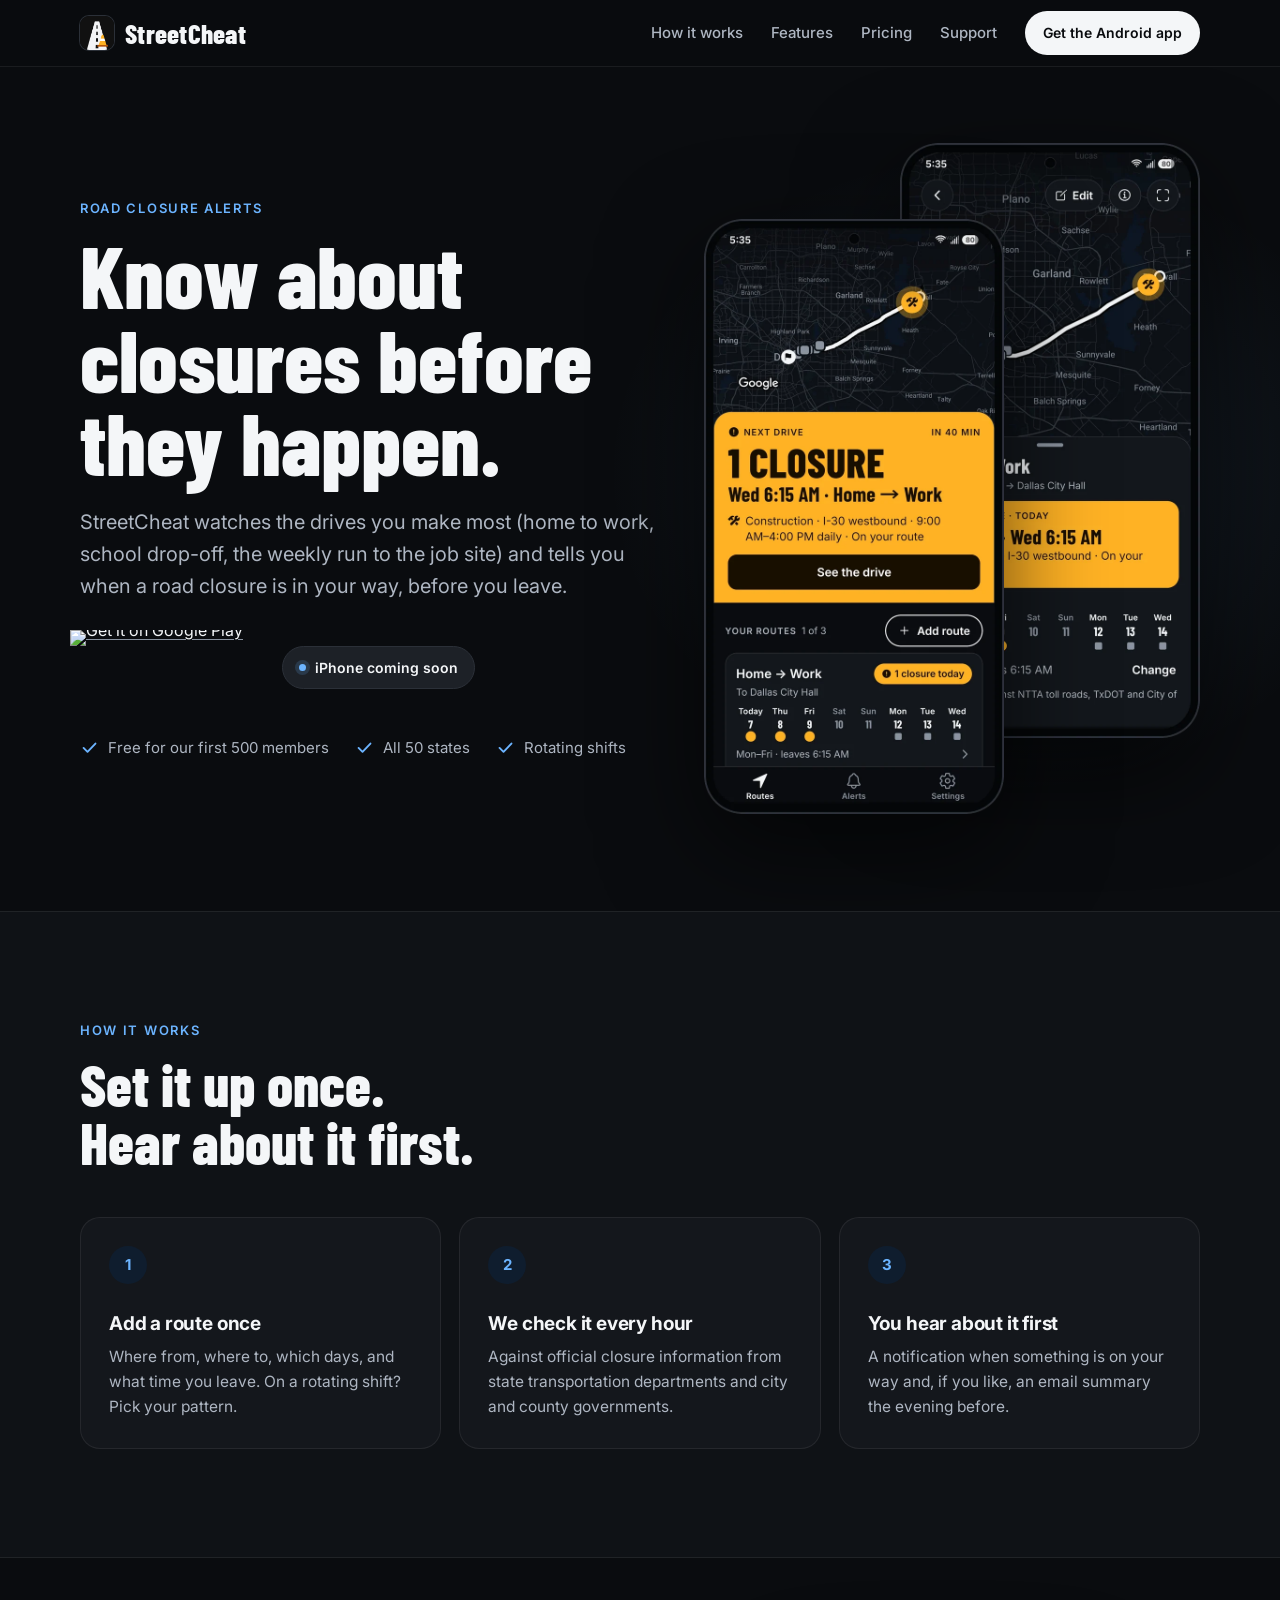
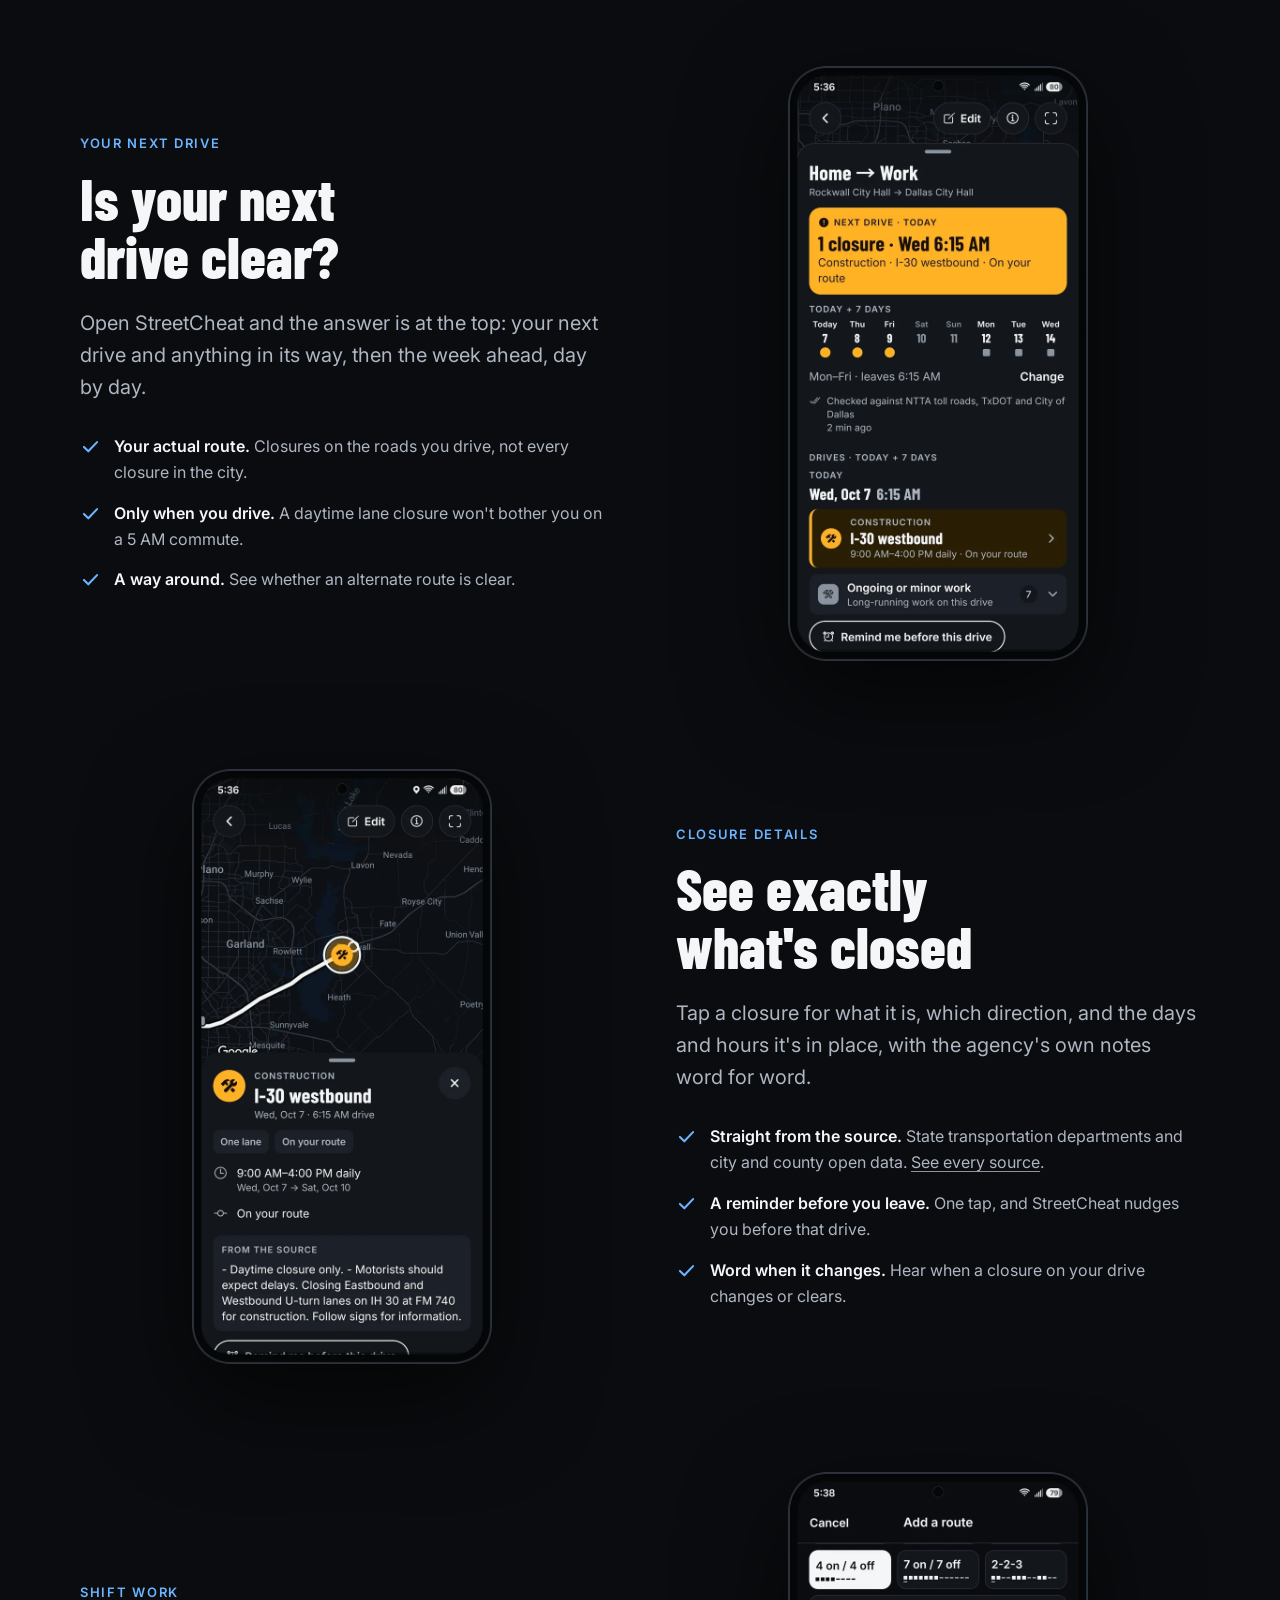
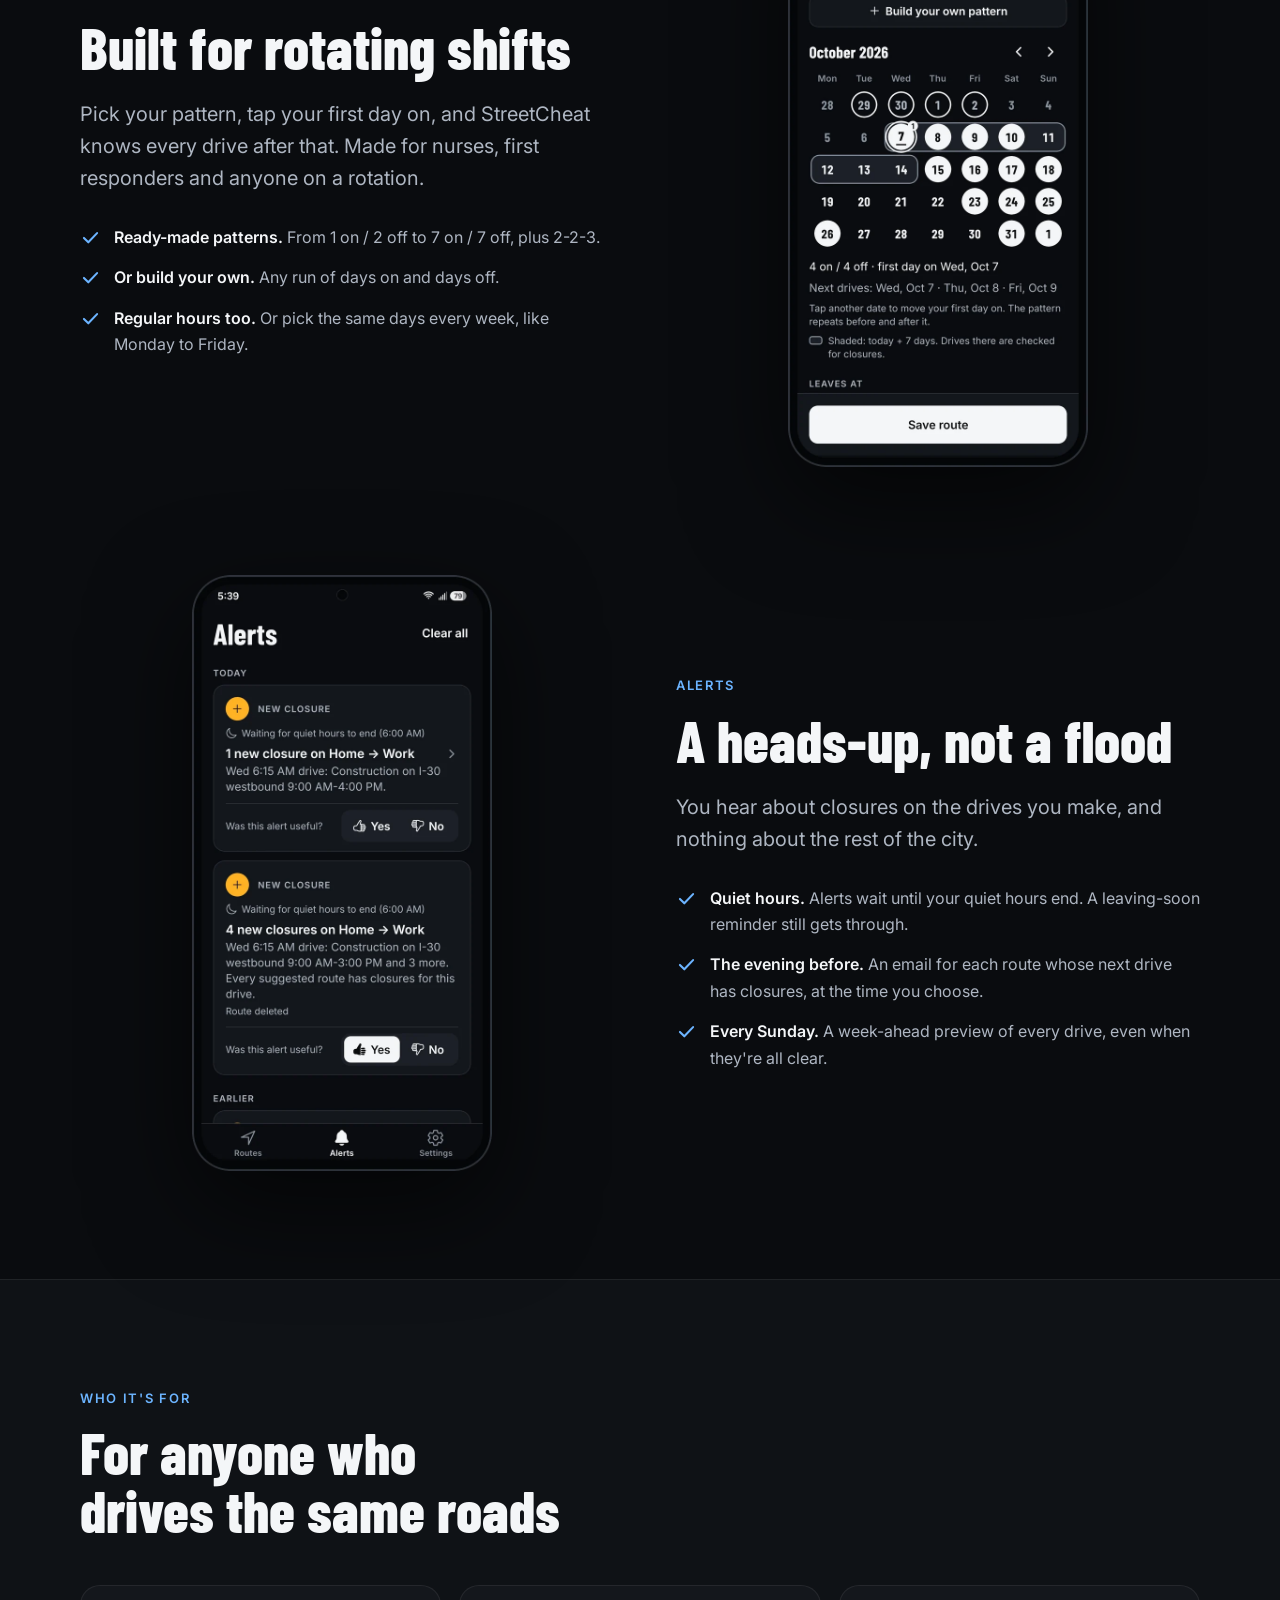
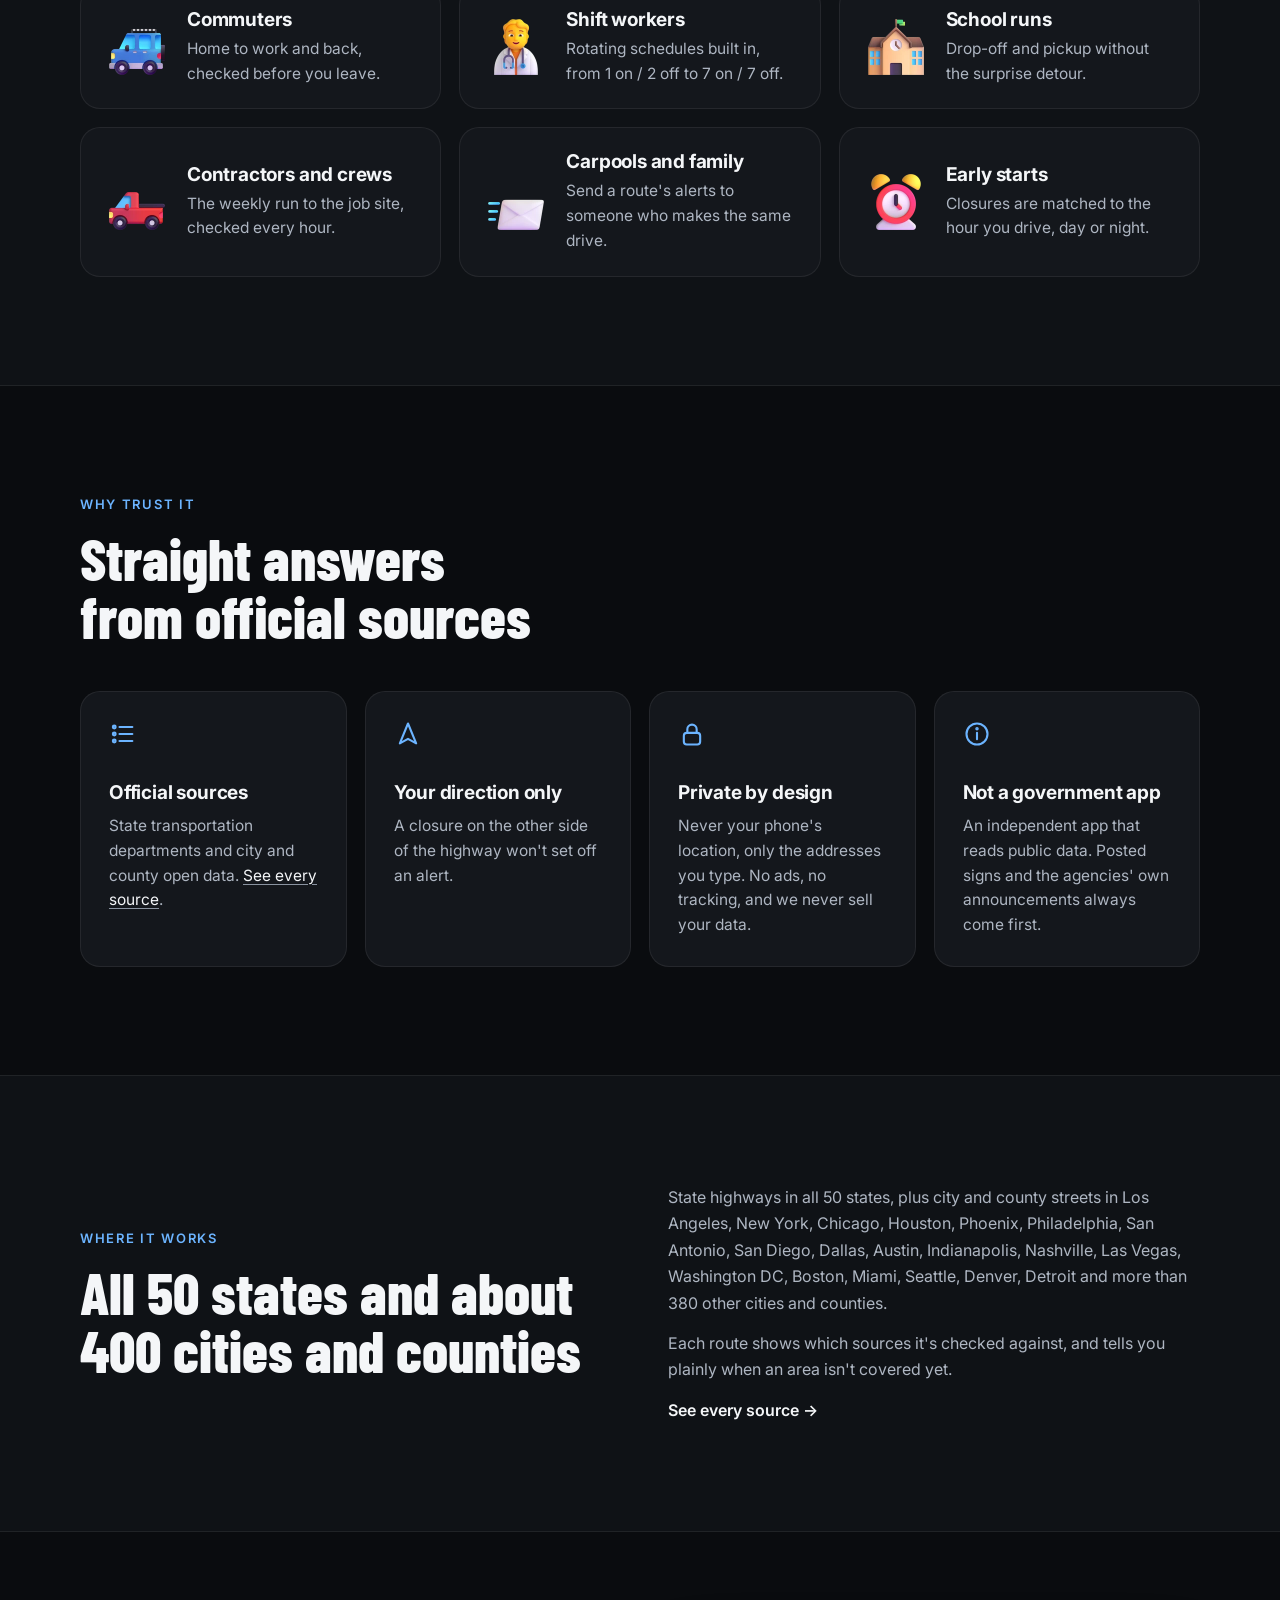
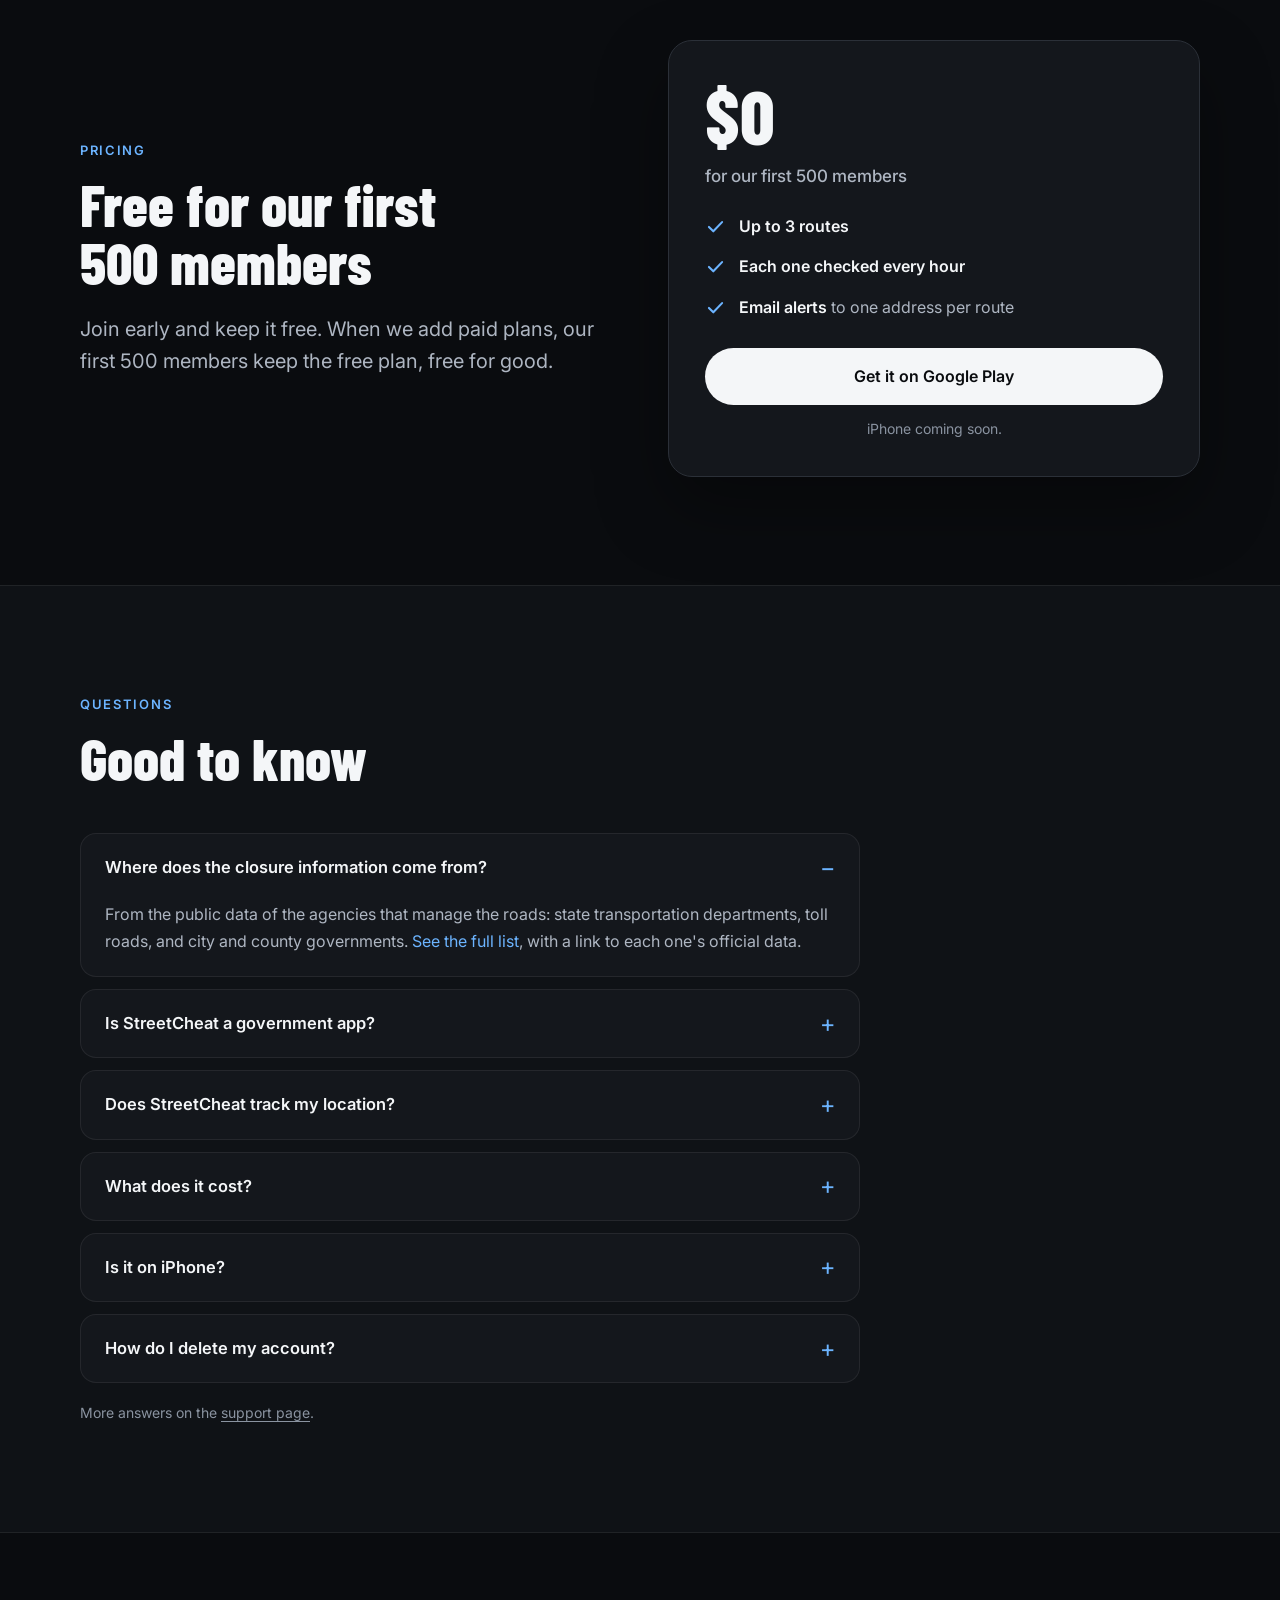
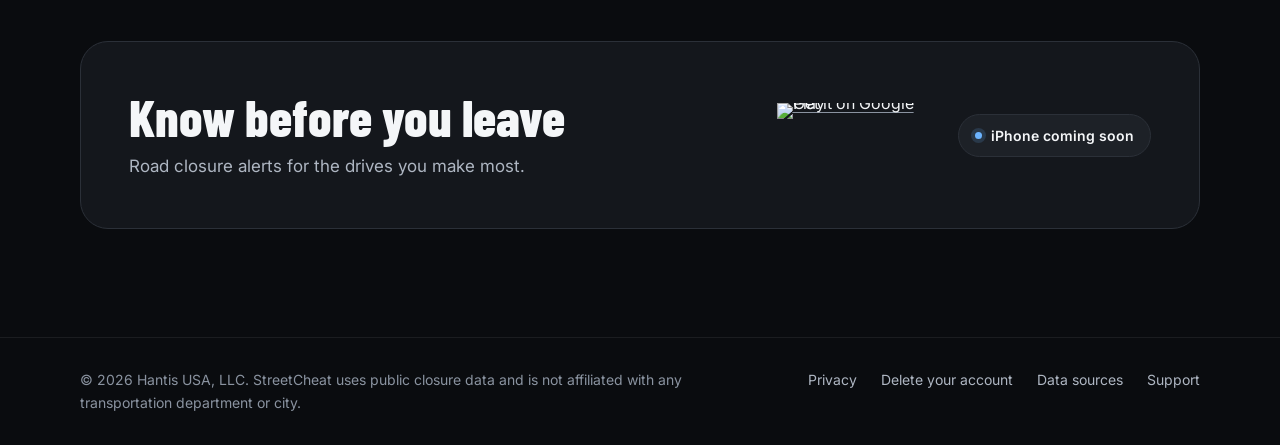
==== index.html @ f0c95cb3 "StreetCheat is on Google Play: the site links to it, and only iPhone is coming soon The live site ga" ====
<!doctype html>
<html lang="en">
<head>
<meta charset="utf-8">
<meta name="viewport" content="width=device-width, initial-scale=1, viewport-fit=cover">
<title>StreetCheat: road closure alerts for the drives you make most</title>
<meta name="description" content="StreetCheat watches the drives you make most and tells you when a road closure is in your way, before you leave.">
<meta name="theme-color" content="#0A0C0F">
<meta property="og:type" content="website">
<meta property="og:url" content="https://streetcheat.com/">
<meta property="og:title" content="StreetCheat: know about closures before they happen">
<meta property="og:description" content="StreetCheat watches the drives you make most and tells you when a road closure is in your way, before you leave.">
<meta property="og:image" content="https://streetcheat.com/images/og.jpg">
<meta property="og:image:width" content="1200">
<meta property="og:image:height" content="630">
<meta name="twitter:card" content="summary_large_image">
<link rel="icon" type="image/png" href="/icon.png">
<link rel="apple-touch-icon" href="/icon.png">
<link rel="preconnect" href="https://fonts.googleapis.com">
<link rel="preconnect" href="https://fonts.gstatic.com" crossorigin>
<link rel="stylesheet" href="https://fonts.googleapis.com/css2?family=Barlow+Condensed:wght@700;800&family=Inter:wght@400;500;600;700&display=swap">
<link rel="stylesheet" href="/styles.css">
</head>
<body>
<header class="topbar">
  <div class="wrap">
    <a class="brand" href="/"><img src="/icon.png" alt="" width="34" height="34">StreetCheat</a>
    <nav aria-label="Main">
      <a class="page-link" href="/#how">How it works</a>
      <a class="page-link" href="/#features">Features</a>
      <a class="page-link" href="/#pricing">Pricing</a>
      <a href="/support/">Support</a>
    </nav>
    <a class="btn" href="https://play.google.com/store/apps/details?id=com.streetcheat.app">Get the Android app</a>
  </div>
</header>

<main>
  <section class="hero">
    <div class="wrap">
      <div>
        <p class="eyebrow">Road closure alerts</p>
        <h1>Know about closures before they happen.</h1>
        <p class="lede">StreetCheat watches the drives you make most (home to work, school drop-off, the weekly run to the job site) and tells you when a road closure is in your way, before you leave.</p>
        <div class="cta-row">
          <a class="play-badge" href="https://play.google.com/store/apps/details?id=com.streetcheat.app"><img src="https://play.google.com/intl/en_us/badges/static/images/badges/en_badge_web_generic.png" alt="Get it on Google Play" width="646" height="250"></a>
          <span class="soon">iPhone coming soon</span>
        </div>
        <ul class="ticks row">
          <li>Free for our first 500 members</li>
          <li>All 50 states</li>
          <li>Rotating shifts</li>
        </ul>
      </div>
      <div class="hero-phones">
        <img class="phone back" src="/images/phone-route.webp" width="640" height="1270" alt="StreetCheat's route screen: the drive from home to work on a map, a closure marked on it, and the next drive, Wednesday at 6:15 AM, with 1 closure.">
        <img class="phone front" src="/images/phone-home.webp" width="640" height="1270" alt="StreetCheat's home screen: next drive in 40 minutes, 1 closure, Wednesday 6:15 AM, Home to Work, construction on I-30 westbound.">
      </div>
    </div>
  </section>

  <section class="section band" id="how">
    <div class="wrap">
      <div class="section-head">
        <p class="eyebrow">How it works</p>
        <h2>Set it up once. Hear about it first.</h2>
      </div>
      <div class="cards three">
        <div class="card">
          <span class="num">1</span>
          <h3>Add a route once</h3>
          <p>Where from, where to, which days, and what time you leave. On a rotating shift? Pick your pattern.</p>
        </div>
        <div class="card">
          <span class="num">2</span>
          <h3>We check it every hour</h3>
          <p>Against official closure information from state transportation departments and city and county governments.</p>
        </div>
        <div class="card">
          <span class="num">3</span>
          <h3>You hear about it first</h3>
          <p>A notification when something is on your way and, if you like, an email summary the evening before.</p>
        </div>
      </div>
    </div>
  </section>

  <section class="section feature" id="features">
    <div class="wrap">
      <div>
        <p class="eyebrow">Your next drive</p>
        <h2>Is your next drive clear?</h2>
        <p class="lede">Open StreetCheat and the answer is at the top: your next drive and anything in its way, then the week ahead, day by day.</p>
        <ul class="ticks">
          <li><strong>Your actual route.</strong> Closures on the roads you drive, not every closure in the city.</li>
          <li><strong>Only when you drive.</strong> A daytime lane closure won't bother you on a 5 AM commute.</li>
          <li><strong>A way around.</strong> See whether an alternate route is clear.</li>
        </ul>
      </div>
      <div class="shot">
        <img class="phone" src="/images/phone-week.webp" width="640" height="1270" loading="lazy" alt="A route in StreetCheat: Home to Work, the next drive today at 6:15 AM with 1 closure, and today plus 7 days with a dot under each day that has a closure.">
      </div>
    </div>
  </section>

  <section class="section feature flip">
    <div class="wrap">
      <div>
        <p class="eyebrow">Closure details</p>
        <h2>See exactly what's closed</h2>
        <p class="lede">Tap a closure for what it is, which direction, and the days and hours it's in place, with the agency's own notes word for word.</p>
        <ul class="ticks">
          <li><strong>Straight from the source.</strong> State transportation departments and city and county open data. <a href="/sources/">See every source</a>.</li>
          <li><strong>A reminder before you leave.</strong> One tap, and StreetCheat nudges you before that drive.</li>
          <li><strong>Word when it changes.</strong> Hear when a closure on your drive changes or clears.</li>
        </ul>
      </div>
      <div class="shot">
        <img class="phone" src="/images/phone-closure.webp" width="640" height="1270" loading="lazy" alt="A closure in StreetCheat: construction on I-30 westbound, one lane, 9:00 AM to 4:00 PM daily from Wednesday to Saturday, with the agency's own description.">
      </div>
    </div>
  </section>

  <section class="section feature">
    <div class="wrap">
      <div>
        <p class="eyebrow">Shift work</p>
        <h2>Built for rotating shifts</h2>
        <p class="lede">Pick your pattern, tap your first day on, and StreetCheat knows every drive after that. Made for nurses, first responders and anyone on a rotation.</p>
        <ul class="ticks">
          <li><strong>Ready-made patterns.</strong> From <span class="nw">1 on / 2 off</span> to <span class="nw">7 on / 7 off</span>, plus <span class="nw">2-2-3</span>.</li>
          <li><strong>Or build your own.</strong> Any run of days on and days off.</li>
          <li><strong>Regular hours too.</strong> Or pick the same days every week, like Monday to Friday.</li>
        </ul>
      </div>
      <div class="shot">
        <img class="phone" src="/images/phone-shift.webp" width="640" height="1270" loading="lazy" alt="Adding a route in StreetCheat: a 4 on / 4 off shift pattern on an October calendar, with the next drives listed underneath.">
      </div>
    </div>
  </section>

  <section class="section feature flip">
    <div class="wrap">
      <div>
        <p class="eyebrow">Alerts</p>
        <h2>A heads-up, not a flood</h2>
        <p class="lede">You hear about closures on the drives you make, and nothing about the rest of the city.</p>
        <ul class="ticks">
          <li><strong>Quiet hours.</strong> Alerts wait until your quiet hours end. A leaving-soon reminder still gets through.</li>
          <li><strong>The evening before.</strong> An email for each route whose next drive has closures, at the time you choose.</li>
          <li><strong>Every Sunday.</strong> A week-ahead preview of every drive, even when they're all clear.</li>
        </ul>
      </div>
      <div class="shot">
        <img class="phone" src="/images/phone-alerts.webp" width="640" height="1270" loading="lazy" alt="StreetCheat's Alerts tab: a new closure on Home to Work, waiting for quiet hours to end, with a question asking whether the alert was useful.">
      </div>
    </div>
  </section>

  <section class="section band">
    <div class="wrap">
      <div class="section-head">
        <p class="eyebrow">Who it's for</p>
        <h2>For anyone who drives the same roads</h2>
      </div>
      <!-- Illustrations: Fluent Emoji, MIT License, (c) Microsoft Corporation (see /images/LICENSE-fluentui-emoji.txt) -->
      <div class="cards who">
        <div class="card">
          <img src="/images/who-commute.webp" width="64" height="64" alt="">
          <div><h3>Commuters</h3><p>Home to work and back, checked before you leave.</p></div>
        </div>
        <div class="card">
          <img src="/images/who-shifts.webp" width="64" height="64" alt="">
          <div><h3>Shift workers</h3><p>Rotating schedules built in, from <span class="nw">1 on / 2 off</span> to <span class="nw">7 on / 7 off</span>.</p></div>
        </div>
        <div class="card">
          <img src="/images/who-school.webp" width="64" height="64" alt="">
          <div><h3>School runs</h3><p>Drop-off and pickup without the surprise detour.</p></div>
        </div>
        <div class="card">
          <img src="/images/who-crews.webp" width="64" height="64" alt="">
          <div><h3>Contractors and crews</h3><p>The weekly run to the job site, checked every hour.</p></div>
        </div>
        <div class="card">
          <img src="/images/who-share.webp" width="64" height="64" alt="">
          <div><h3>Carpools and family</h3><p>Send a route's alerts to someone who makes the same drive.</p></div>
        </div>
        <div class="card">
          <img src="/images/who-early.webp" width="64" height="64" alt="">
          <div><h3>Early starts</h3><p>Closures are matched to the hour you drive, day or night.</p></div>
        </div>
      </div>
    </div>
  </section>

  <section class="section">
    <div class="wrap">
      <div class="section-head">
        <p class="eyebrow">Why trust it</p>
        <h2>Straight answers from official sources</h2>
      </div>
      <div class="cards four">
        <div class="card">
          <svg class="icon" viewBox="0 0 24 24" fill="none" stroke="currentColor" stroke-width="1.8" stroke-linecap="round" stroke-linejoin="round" aria-hidden="true"><path d="M9 6h11M9 12h11M9 18h11"/><circle cx="4.5" cy="6" r="1.2"/><circle cx="4.5" cy="12" r="1.2"/><circle cx="4.5" cy="18" r="1.2"/></svg>
          <h3>Official sources</h3>
          <p>State transportation departments and city and county open data. <a href="/sources/">See every source</a>.</p>
        </div>
        <div class="card">
          <svg class="icon" viewBox="0 0 24 24" fill="none" stroke="currentColor" stroke-width="1.8" stroke-linecap="round" stroke-linejoin="round" aria-hidden="true"><path d="M12 3l7 17-7-3.8L5 20z"/></svg>
          <h3>Your direction only</h3>
          <p>A closure on the other side of the highway won't set off an alert.</p>
        </div>
        <div class="card">
          <svg class="icon" viewBox="0 0 24 24" fill="none" stroke="currentColor" stroke-width="1.8" stroke-linecap="round" stroke-linejoin="round" aria-hidden="true"><rect x="5" y="11" width="14" height="10" rx="2.5"/><path d="M8 11V8a4 4 0 0 1 8 0v3"/></svg>
          <h3>Private by design</h3>
          <p>Never your phone's location, only the addresses you type. No ads, no tracking, and we never sell your data.</p>
        </div>
        <div class="card">
          <svg class="icon" viewBox="0 0 24 24" fill="none" stroke="currentColor" stroke-width="1.8" stroke-linecap="round" stroke-linejoin="round" aria-hidden="true"><circle cx="12" cy="12" r="9"/><path d="M12 11v5.5"/><circle cx="12" cy="7.6" r="0.6" fill="currentColor"/></svg>
          <h3>Not a government app</h3>
          <p>An independent app that reads public data. Posted signs and the agencies' own announcements always come first.</p>
        </div>
      </div>
    </div>
  </section>

  <section class="section band" id="where">
    <div class="wrap split">
      <div>
        <p class="eyebrow">Where it works</p>
        <h2>All 50 states and about 400 cities and counties</h2>
      </div>
      <div class="prose">
        <p>State highways in all 50 states, plus city and county streets in Los Angeles, New York, Chicago, Houston, Phoenix, Philadelphia, San Antonio, San Diego, Dallas, Austin, Indianapolis, Nashville, Las Vegas, Washington DC, Boston, Miami, Seattle, Denver, Detroit and more than 380 other cities and counties.</p>
        <p>Each route shows which sources it's checked against, and tells you plainly when an area isn't covered yet.</p>
        <a class="more" href="/sources/">See every source &rarr;</a>
      </div>
    </div>
  </section>

  <section class="section" id="pricing">
    <div class="wrap split">
      <div>
        <p class="eyebrow">Pricing</p>
        <h2>Free for our first 500 members</h2>
        <p class="lede">Join early and keep it free. When we add paid plans, our first 500 members keep the free plan, free for good.</p>
      </div>
      <div class="price-card">
        <p class="price">$0<span>for our first 500 members</span></p>
        <ul class="ticks">
          <li><strong>Up to 3 routes</strong></li>
          <li><strong>Each one checked every hour</strong></li>
          <li><strong>Email alerts</strong> to one address per route</li>
        </ul>
        <a class="btn block" href="https://play.google.com/store/apps/details?id=com.streetcheat.app">Get it on Google Play</a>
        <p class="fine">iPhone coming soon.</p>
      </div>
    </div>
  </section>

  <section class="section band" id="faq">
    <div class="wrap">
      <div class="section-head">
        <p class="eyebrow">Questions</p>
        <h2>Good to know</h2>
      </div>
      <div class="faq">
        <details open>
          <summary>Where does the closure information come from?</summary>
          <div class="answer"><p>From the public data of the agencies that manage the roads: state transportation departments, toll roads, and city and county governments. <a href="/sources/">See the full list</a>, with a link to each one's official data.</p></div>
        </details>
        <details>
          <summary>Is StreetCheat a government app?</summary>
          <div class="answer"><p>No. StreetCheat is an independent app made by Hantis USA, LLC. It isn't affiliated with, endorsed by or acting for any government agency. Closures can change without notice, so always follow posted signs and the agencies' own announcements.</p></div>
        </details>
        <details>
          <summary>Does StreetCheat track my location?</summary>
          <div class="answer"><p>No. StreetCheat never uses your phone's location, only the addresses you type. No ads, no tracking, and we never sell your data. <a href="/privacy/">Read the privacy policy</a>.</p></div>
        </details>
        <details>
          <summary>What does it cost?</summary>
          <div class="answer"><p>It's free: up to 3 routes, each with email alerts to one address. When we add paid plans, our first 500 members keep that free plan, free for good.</p></div>
        </details>
        <details>
          <summary>Is it on iPhone?</summary>
          <div class="answer"><p>Not yet. StreetCheat is on <a href="https://play.google.com/store/apps/details?id=com.streetcheat.app">Google Play</a> for Android now, and the iPhone version is coming soon.</p></div>
        </details>
        <details>
          <summary>How do I delete my account?</summary>
          <div class="answer"><p>In the app, open <strong>Settings</strong> and tap <strong>Delete account</strong>. Without the app, email <a href="mailto:support@streetcheat.com">support@streetcheat.com</a> from the address on your account. <a href="/privacy/#delete-account">More about deleting your account</a>.</p></div>
        </details>
      </div>
      <p class="fine">More answers on the <a href="/support/">support page</a>.</p>
    </div>
  </section>

  <section class="section">
    <div class="wrap">
      <div class="cta-card">
        <div>
          <h2>Know before you leave</h2>
          <p>Road closure alerts for the drives you make most.</p>
        </div>
        <div class="get">
          <a class="play-badge" href="https://play.google.com/store/apps/details?id=com.streetcheat.app"><img src="https://play.google.com/intl/en_us/badges/static/images/badges/en_badge_web_generic.png" alt="Get it on Google Play" width="646" height="250"></a>
          <span class="soon">iPhone coming soon</span>
        </div>
      </div>
    </div>
  </section>
</main>

<footer class="footer">
  <div class="wrap">
    <p>&copy; 2026 Hantis USA, LLC. StreetCheat uses public closure data and is not affiliated with any transportation department or city.</p>
    <nav aria-label="Footer">
      <a href="/privacy/">Privacy</a>
      <a href="/privacy/#delete-account">Delete your account</a>
      <a href="/sources/">Data sources</a>
      <a href="/support/">Support</a>
    </nav>
  </div>
</footer>
</body>
</html>
---- styles.css ----
/*
 * streetcheat.com, every page. The tokens are the app's dark theme
 * (app/src/theme.ts), and they keep its meanings: amber is a closure on a
 * drive and nothing else; blue is "checked, and clear"; everything else is grey.
 */

:root {
  --bg: #0A0C0F;
  --band: #0F1216;
  --surface: #14171C;
  --surface-2: #1D2127;
  --line: #2B3038;
  --hairline: rgba(255, 255, 255, 0.07);
  --text: #F4F6F8;
  --text-2: #AEB6C2;
  --muted: #8A93A0;
  --clear: #6CB4FF;
  --clear-bg: #0F1D2E;
  --clear-line: #1F3A5C;
  --display: "Barlow Condensed", "Arial Narrow", system-ui, sans-serif;
  --body: Inter, system-ui, -apple-system, "Segoe UI", Roboto, sans-serif;
  --gutter: 24px;
  --tick: url("data:image/svg+xml,%3Csvg xmlns='http://www.w3.org/2000/svg' viewBox='0 0 24 24' fill='none' stroke='%236CB4FF' stroke-width='2.4' stroke-linecap='round' stroke-linejoin='round'%3E%3Cpath d='M4.5 12.5l5 5L19.5 7'/%3E%3C/svg%3E");
  color-scheme: dark;
}

* { box-sizing: border-box; }
html { -webkit-text-size-adjust: 100%; scroll-behavior: smooth; scroll-padding-top: 84px; }
@media (prefers-reduced-motion: reduce) { html { scroll-behavior: auto; } }
body { margin: 0; background: var(--bg); color: var(--text); font: 400 16px/1.65 var(--body); }
img { display: block; max-width: 100%; height: auto; }
a { color: inherit; text-decoration-color: var(--muted); text-underline-offset: 3px; }
a:hover { text-decoration-color: var(--text); }
:focus-visible { outline: 2px solid var(--clear); outline-offset: 3px; border-radius: 4px; }
.wrap {
  max-width: 1168px;
  margin: 0 auto;
  padding-left: max(var(--gutter), env(safe-area-inset-left));
  padding-right: max(var(--gutter), env(safe-area-inset-right));
}

/* ---------- top bar ---------- */

.topbar {
  position: sticky; top: 0; z-index: 10;
  padding-top: env(safe-area-inset-top);
  background: rgba(10, 12, 15, 0.84);
  -webkit-backdrop-filter: saturate(140%) blur(14px);
  backdrop-filter: saturate(140%) blur(14px);
  border-bottom: 1px solid var(--hairline);
}
.topbar .wrap { display: flex; align-items: center; gap: 28px; height: 66px; }
.brand { display: inline-flex; align-items: center; gap: 11px; color: var(--text); text-decoration: none; font: 800 27px/1 var(--display); letter-spacing: 0.01em; }
.brand img { width: 34px; height: 34px; border-radius: 9px; box-shadow: 0 0 0 1px var(--line); }
.topbar nav { margin-left: auto; display: flex; gap: 28px; }
.topbar nav a { color: var(--text-2); text-decoration: none; font-size: 15px; font-weight: 500; }
.topbar nav a:hover, .topbar nav a[aria-current="page"] { color: var(--text); }

/* the app's primary button: white, ink label */
.btn {
  display: inline-flex; align-items: center; justify-content: center; gap: 8px;
  padding: 10px 18px; border-radius: 999px; background: var(--text); color: var(--bg);
  font-size: 14px; font-weight: 600; text-decoration: none; white-space: nowrap;
}
.btn:hover { background: #FFFFFF; }
.btn.block { display: flex; width: 100%; padding: 15px 22px; font-size: 16px; }

/* Google's official badge; its clear space is built into the image, so the
   negative margin lines its edge up with the text above it. */
.play-badge { display: inline-block; margin-left: -10px; line-height: 0; border-radius: 10px; }
.play-badge img { width: auto; height: 64px; }
.hero .play-badge img { height: 76px; }
.get { display: flex; flex-wrap: wrap; align-items: center; gap: 8px 16px; }

/* Not on the App Store yet: a label, not a button. */
.soon {
  display: inline-flex; align-items: center; gap: 9px;
  padding: 9px 16px; border-radius: 999px;
  background: var(--surface-2); border: 1px solid var(--line);
  font-size: 14px; font-weight: 600; white-space: nowrap; color: var(--text);
}
.soon::before { content: ""; width: 7px; height: 7px; border-radius: 50%; background: var(--clear); box-shadow: 0 0 0 4px rgba(108, 180, 255, 0.16); }
.soon.big { padding: 14px 22px; font-size: 16px; }

/* ---------- type ---------- */

h1, h2 { margin: 0; font-family: var(--display); font-weight: 800; letter-spacing: 0; text-wrap: balance; }
h1 { font-size: clamp(50px, 7.4vw, 88px); line-height: 0.95; }
h2 { font-size: clamp(38px, 4.8vw, 58px); line-height: 1; }
h3 { margin: 0 0 8px; font-size: 19px; line-height: 1.3; font-weight: 700; letter-spacing: -0.01em; }
.eyebrow { margin: 0 0 14px; color: var(--clear); font-size: 13px; font-weight: 600; letter-spacing: 0.13em; text-transform: uppercase; }
.lede { margin: 22px 0 0; max-width: 34em; color: var(--text-2); font-size: clamp(18px, 2vw, 20px); line-height: 1.6; }
.more { color: var(--text); font-weight: 600; text-decoration: none; white-space: nowrap; }
.more:hover { text-decoration: underline; }

/* a blue tick before each line */
.ticks { list-style: none; margin: 30px 0 0; padding: 0; display: grid; gap: 14px; }
.ticks li { position: relative; padding-left: 34px; color: var(--text-2); }
.ticks li::before { content: ""; position: absolute; left: 0; top: 3px; width: 21px; height: 21px; background: var(--tick) center / contain no-repeat; }
.ticks strong { color: var(--text); font-weight: 600; }
.ticks.row { display: flex; flex-wrap: wrap; gap: 10px 26px; margin-top: 30px; font-size: 15px; }
.ticks.row li { padding-left: 28px; }
.ticks.row li::before { top: 2px; width: 19px; height: 19px; }

/* ---------- home page ---------- */

.hero { position: relative; overflow: hidden; padding-block: 76px 96px; }
.hero::before {
  content: ""; position: absolute; inset: 0; pointer-events: none;
  background: radial-gradient(560px 460px at 78% 48%, rgba(108, 180, 255, 0.11), transparent 70%);
}
.hero .wrap { position: relative; display: grid; grid-template-columns: 1.08fr 0.92fr; gap: 40px; align-items: center; }
.cta-row { display: flex; flex-wrap: wrap; align-items: center; gap: 8px 16px; margin-top: 28px; }

.phone { width: 300px; filter: drop-shadow(0 34px 50px rgba(0, 0, 0, 0.6)); }
.hero-phones { position: relative; height: 672px; }
.hero-phones .phone { position: absolute; }
.hero-phones .back { right: 0; top: 0; }
.hero-phones .front { right: 196px; top: 76px; }

.section { padding-block: 108px; }
.band { background: var(--band); border-block: 1px solid var(--hairline); }
.section-head { max-width: 660px; margin-bottom: 46px; }
.section-head .lede { margin-top: 18px; }

.cards { display: grid; gap: 18px; }
.cards.three { grid-template-columns: repeat(3, 1fr); }
.cards.four { grid-template-columns: repeat(4, 1fr); }
.card { background: var(--surface); border: 1px solid var(--hairline); border-radius: 20px; padding: 28px; }
.card p { margin: 0; color: var(--text-2); font-size: 15.5px; line-height: 1.6; }
.card .num {
  display: grid; place-items: center; width: 38px; height: 38px; margin-bottom: 28px;
  border-radius: 50%; background: var(--clear-bg); color: var(--clear); font-weight: 700; font-size: 15px;
}
.card .icon { width: 28px; height: 28px; margin-bottom: 26px; color: var(--clear); }
.card a { color: var(--text); }

.cards.who { grid-template-columns: repeat(3, 1fr); }
.who .card { display: flex; gap: 18px; align-items: center; padding: 22px 24px; }
.who .card img { width: 64px; height: 64px; flex: none; }
.who .card h3 { margin-bottom: 4px; }

.feature .wrap { display: grid; grid-template-columns: 1fr 1fr; gap: 72px; align-items: center; }
.feature .shot { display: flex; justify-content: center; }
.feature.flip .shot { order: -1; }
.feature + .feature { padding-top: 0; }

.split { display: grid; grid-template-columns: 1fr 1fr; gap: 56px; align-items: center; }
.prose p { margin: 0 0 14px; color: var(--text-2); }
.nw { white-space: nowrap; }

.price-card {
  background: var(--surface); border: 1px solid var(--line); border-radius: 24px; padding: 36px;
  box-shadow: 0 30px 70px rgba(0, 0, 0, 0.35);
}
.price { margin: 0; font: 800 76px/1 var(--display); }
.price span { display: block; margin-top: 12px; font: 500 17px/1.4 var(--body); color: var(--text-2); }
.price-card .ticks { margin: 24px 0 28px; }
.price-card .fine { margin-top: 12px; text-align: center; }
.fine { margin: 18px 0 0; color: var(--muted); font-size: 14px; }

.faq { display: grid; gap: 12px; max-width: 780px; }
.faq details { background: var(--surface); border: 1px solid var(--hairline); border-radius: 16px; }
.faq summary { position: relative; padding: 20px 60px 20px 24px; cursor: pointer; list-style: none; font-weight: 600; font-size: 16.5px; }
.faq summary::-webkit-details-marker { display: none; }
.faq summary::after { content: "+"; position: absolute; right: 24px; top: 50%; transform: translateY(-52%); color: var(--clear); font-size: 24px; font-weight: 400; line-height: 1; }
.faq details[open] summary::after { content: "\2212"; }
.faq .answer { padding: 0 24px 22px; color: var(--text-2); }
.faq .answer p { margin: 0 0 10px; }
.faq .answer > :last-child { margin-bottom: 0; }
.faq .answer strong { color: var(--text); font-weight: 600; }
.faq .answer a { color: var(--clear); text-decoration: none; }
.faq .answer a:hover { text-decoration: underline; }

.cta-card {
  display: flex; flex-wrap: wrap; align-items: center; justify-content: space-between; gap: 24px 40px;
  background: var(--surface); border: 1px solid var(--line); border-radius: 28px; padding: 48px;
}
.cta-card h2 { font-size: clamp(36px, 4.4vw, 52px); }
.cta-card p { margin: 10px 0 0; color: var(--text-2); font-size: 17px; }

/* ---------- footer ---------- */

.footer { border-top: 1px solid var(--hairline); padding: 30px 0 calc(30px + env(safe-area-inset-bottom)); color: var(--muted); font-size: 14px; }
.footer .wrap { display: flex; flex-wrap: wrap; justify-content: space-between; align-items: baseline; gap: 14px 40px; }
.footer p { margin: 0; max-width: 46em; }
.footer nav { display: flex; flex-wrap: wrap; gap: 8px 24px; }
.footer nav a { color: var(--text-2); text-decoration: none; }
.footer nav a:hover { color: var(--text); }

/* ---------- support, privacy, sources and other single-column pages ---------- */

.doc { max-width: 808px; margin: 0 auto; padding: 68px var(--gutter) 96px; }
.doc h1 { font-size: clamp(48px, 7vw, 68px); line-height: 1; }
.doc .updated { margin: 14px 0 0; color: var(--muted); font-size: 14px; font-variant-numeric: tabular-nums; }
.doc .lede { margin-top: 14px; font-size: 18px; }
.doc section { padding-top: 34px; }
.doc h2 { font-size: clamp(28px, 3.4vw, 34px); line-height: 1.1; margin-bottom: 14px; scroll-margin-top: 90px; }
.doc h3 { margin: 22px 0 6px; font-size: 16.5px; }
.doc p, .doc ul, .doc ol { margin: 0 0 14px; color: var(--text-2); }
.doc ul, .doc ol { padding-left: 1.3em; }
.doc li { margin-bottom: 6px; }
.doc li::marker { color: var(--muted); }
.doc strong { color: var(--text); font-weight: 600; }
.doc .faq { margin-top: 4px; }
.email { font-weight: 600; color: var(--text); user-select: all; }

.callout { margin: 8px 0 16px; padding: 22px 24px; border-radius: 18px; background: var(--clear-bg); border: 1px solid var(--clear-line); }
.callout h2, .callout h3 { margin-top: 0; }
.callout p, .callout ol, .callout ul { color: #C9D6E6; }
.callout > :last-child { margin-bottom: 0; }
.callout a { color: var(--clear); }

.toc { margin-top: 30px; padding: 20px 0 22px; border-block: 1px solid var(--hairline); }
.toc p { margin: 0 0 10px; color: var(--muted); font-size: 12px; font-weight: 600; letter-spacing: 0.1em; text-transform: uppercase; }
.toc ul { display: flex; flex-wrap: wrap; gap: 8px; margin: 0; padding: 0; list-style: none; }
.toc li { margin: 0; }
.toc a { display: inline-block; padding: 5px 12px; border-radius: 999px; background: var(--surface); border: 1px solid var(--hairline); color: var(--text-2); font-size: 14px; text-decoration: none; }
.toc a:hover { color: var(--text); }

.table-wrap { overflow-x: auto; margin: 6px 0 16px; border: 1px solid var(--line); border-radius: 14px; }
table { width: 100%; min-width: 520px; border-collapse: collapse; font-size: 15px; }
th, td { padding: 11px 14px; text-align: left; vertical-align: top; border-bottom: 1px solid var(--line); }
tr:last-child td { border-bottom: 0; }
th { background: var(--surface); color: var(--muted); font-size: 12px; font-weight: 600; letter-spacing: 0.07em; text-transform: uppercase; }
td { color: var(--text-2); }
td:first-child { color: var(--text); font-weight: 600; white-space: nowrap; }

ul.sources { list-style: none; margin: 0 0 14px; padding: 0; }
ul.sources li { display: flex; justify-content: space-between; gap: 12px; margin: 0; padding: 8px 0; border-bottom: 1px solid var(--hairline); font-size: 15px; }
ul.sources li span { color: var(--text); }
ul.sources li a { max-width: 45%; overflow: hidden; color: var(--muted); text-overflow: ellipsis; white-space: nowrap; }

[hidden] { display: none !important; }

/* ---------- smaller screens ---------- */

@media (max-width: 1020px) {
  .cards.four { grid-template-columns: repeat(2, 1fr); }
  .cards.who { grid-template-columns: repeat(2, 1fr); }
  .hero-phones { height: 600px; }
  .hero-phones .phone { width: 262px; }
  .hero-phones .front { right: 160px; top: 70px; }
}

@media (max-width: 860px) {
  :root { --gutter: 20px; }
  .topbar nav a.page-link { display: none; }
  .hero { padding-block: 48px 64px; }
  .hero .wrap, .feature .wrap, .split { grid-template-columns: 1fr; gap: 44px; }
  .hero-phones { height: 560px; max-width: 470px; width: 100%; margin: 0 auto; }
  .hero-phones .phone { width: 248px; }
  .hero-phones .back { right: 0; }
  .hero-phones .front { left: 0; right: auto; top: 64px; }
  .feature.flip .shot { order: 0; }
  .section { padding-block: 76px; }
  .cards.three { grid-template-columns: 1fr; }
  .cta-card { padding: 32px 26px; }
}

@media (max-width: 560px) {
  :root { --gutter: 16px; }
  .topbar .wrap { gap: 16px; height: 60px; }
  .topbar nav { gap: 18px; }
  .brand { font-size: 24px; }
  .brand img { width: 30px; height: 30px; border-radius: 8px; }
  .topbar .btn { display: none; }
  .hero-phones { height: 452px; }
  .hero-phones .phone { width: 200px; }
  .hero-phones .front { top: 52px; }
  .phone { width: 260px; }
  .cards.four, .cards.who { grid-template-columns: 1fr; }
  .card { padding: 24px; }
  .doc { padding-top: 44px; }
  .soon.big { white-space: normal; padding: 12px 18px; font-size: 15px; }
}
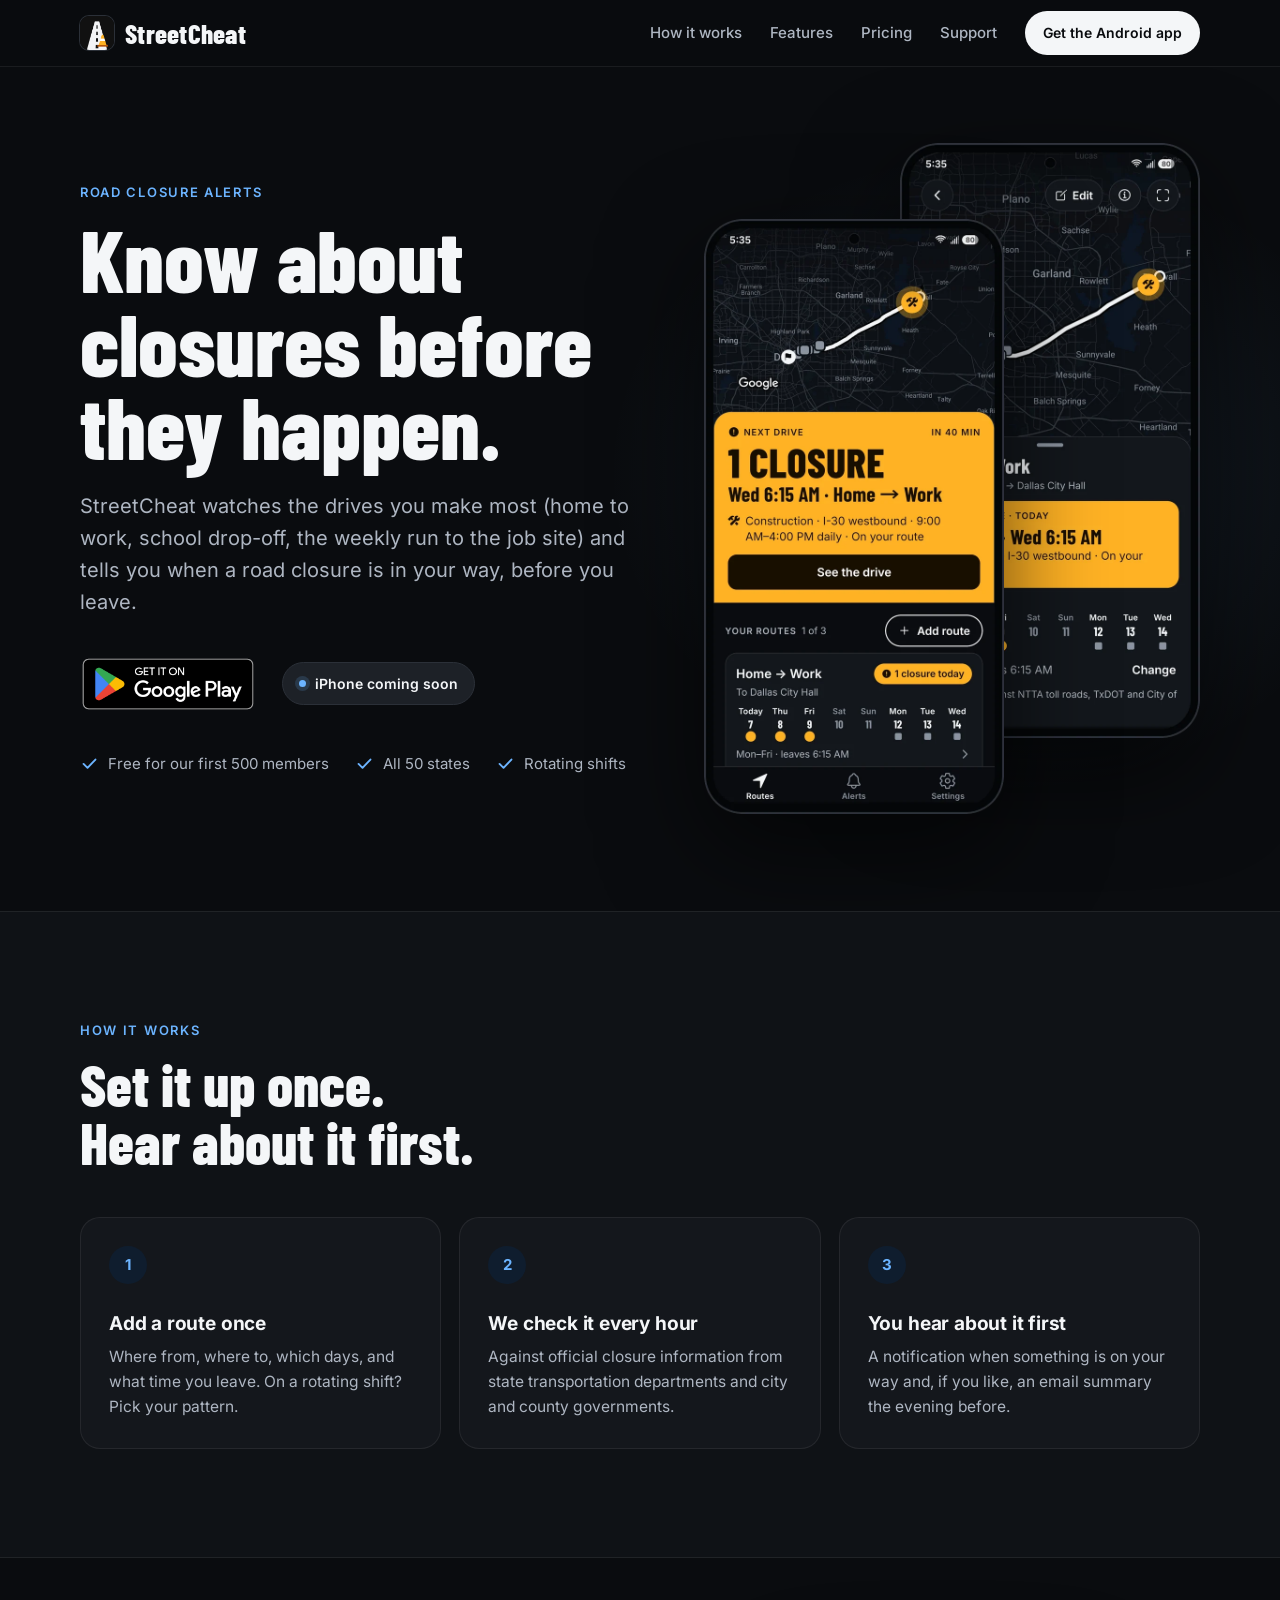
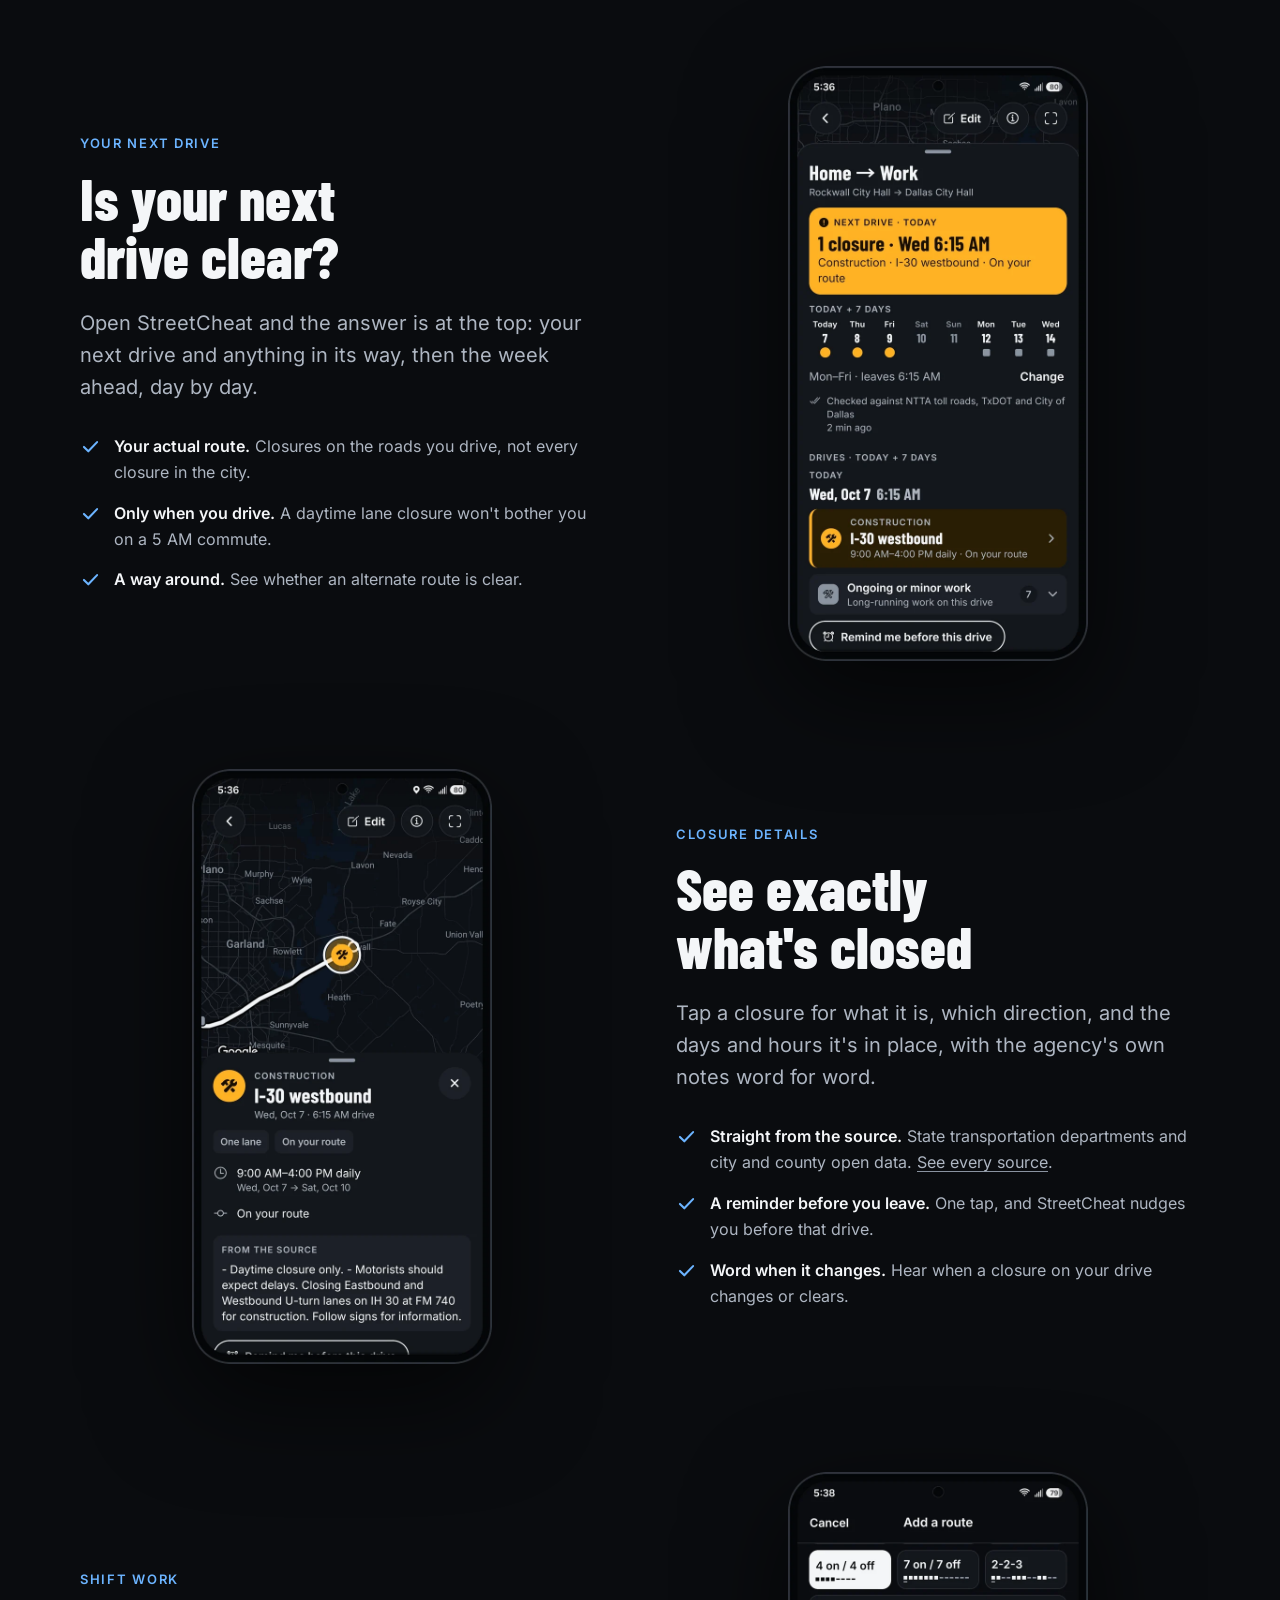
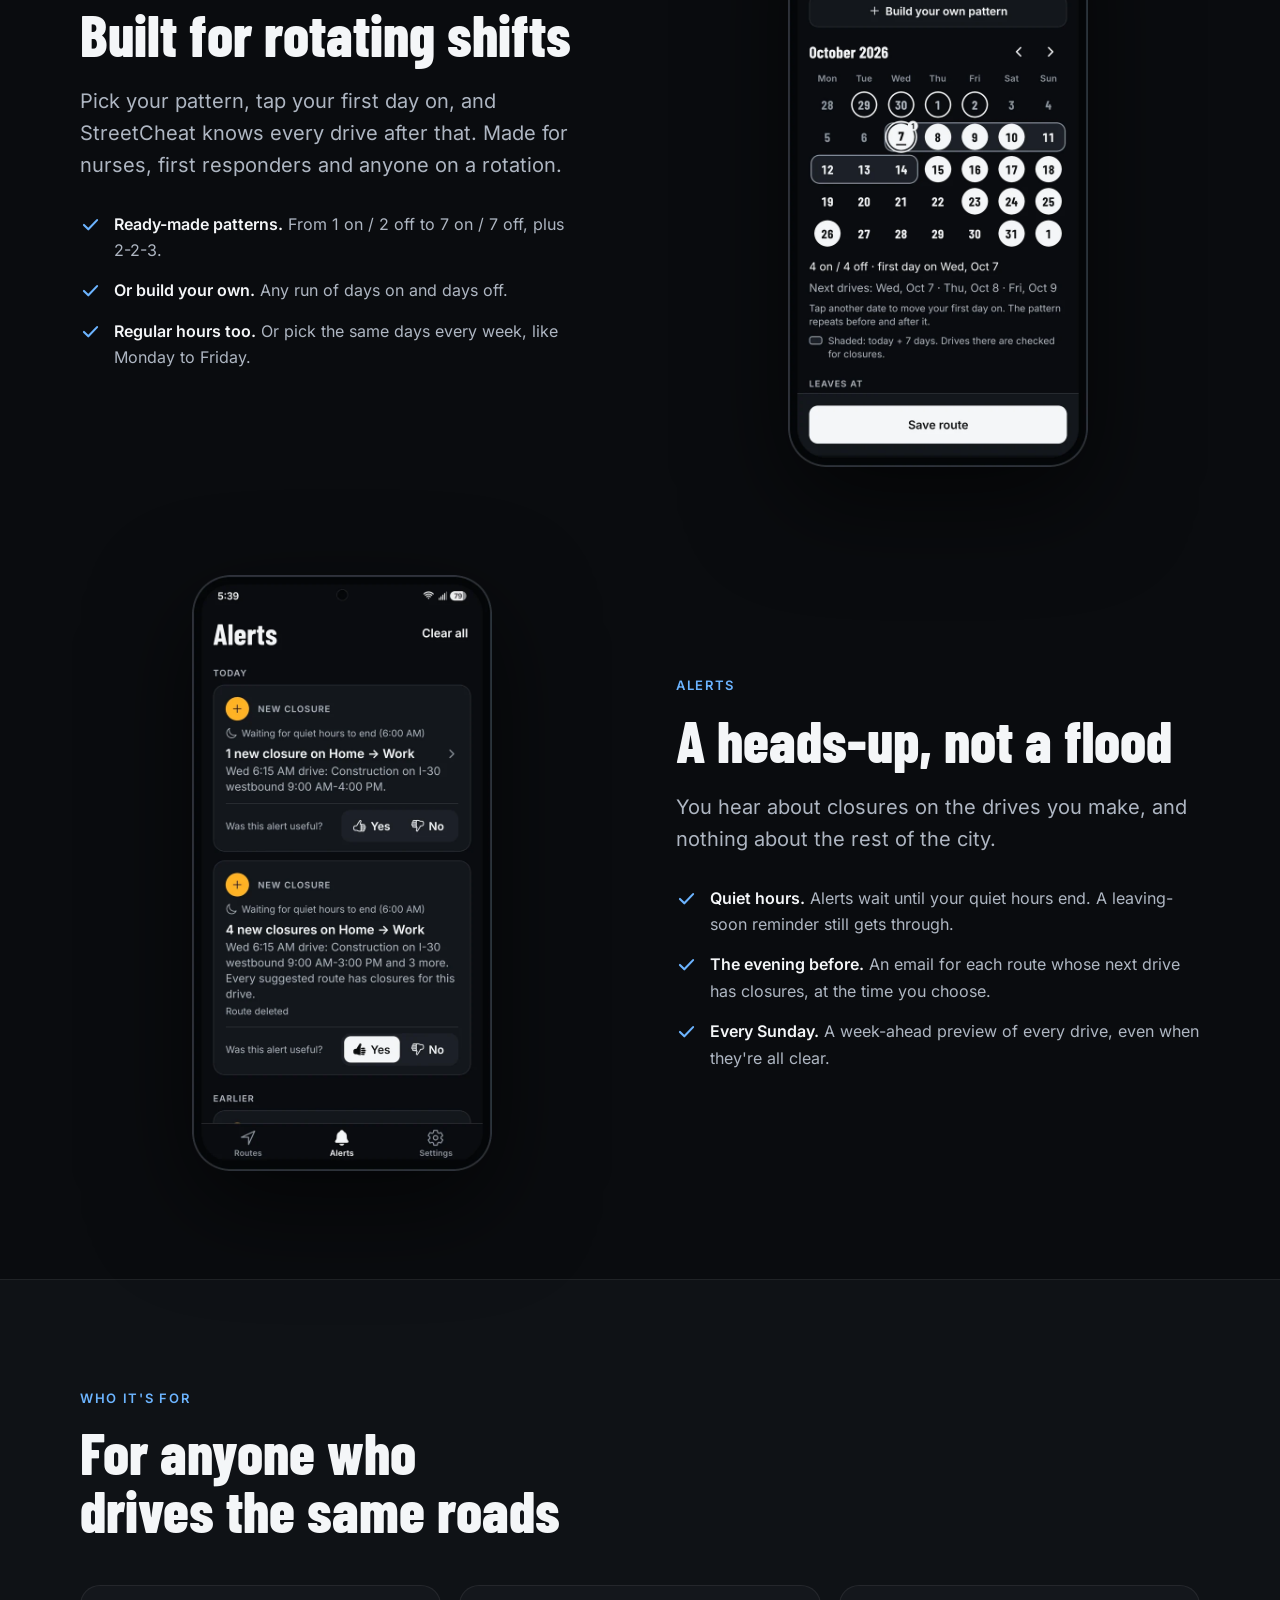
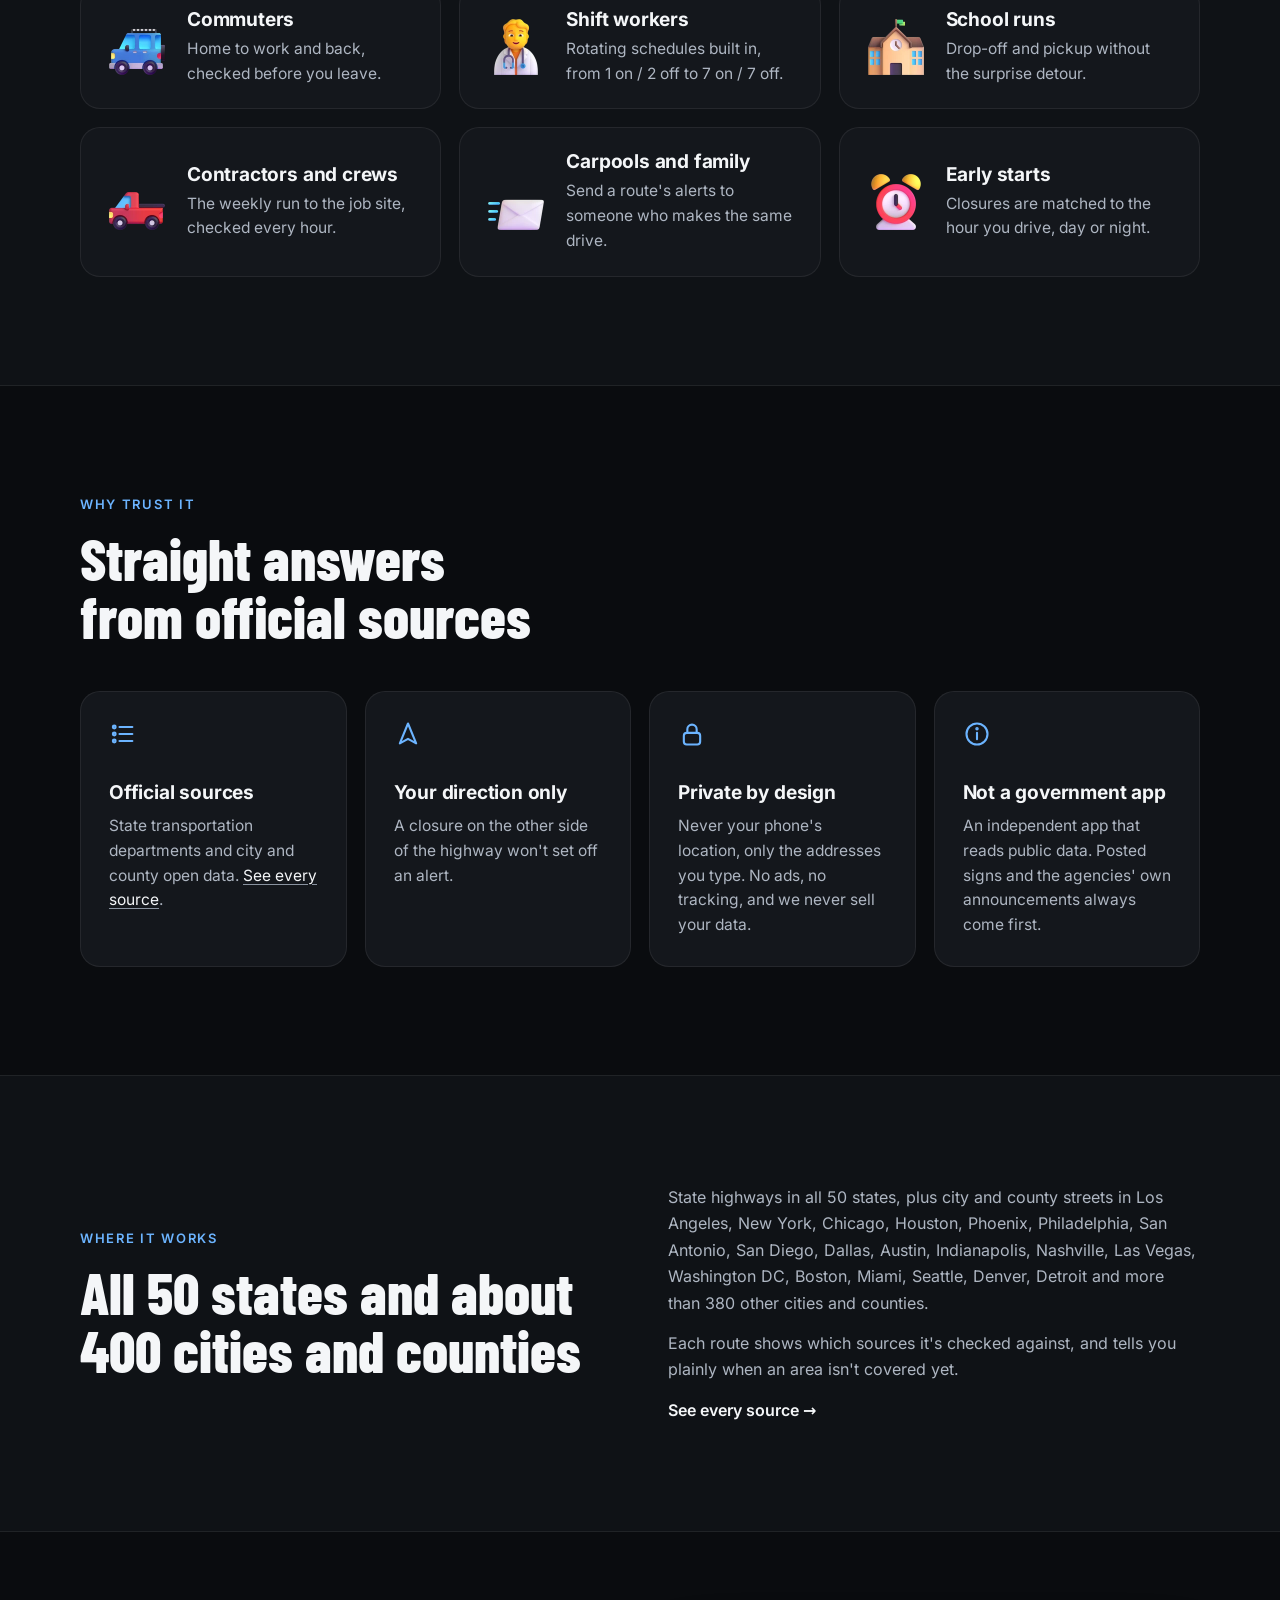
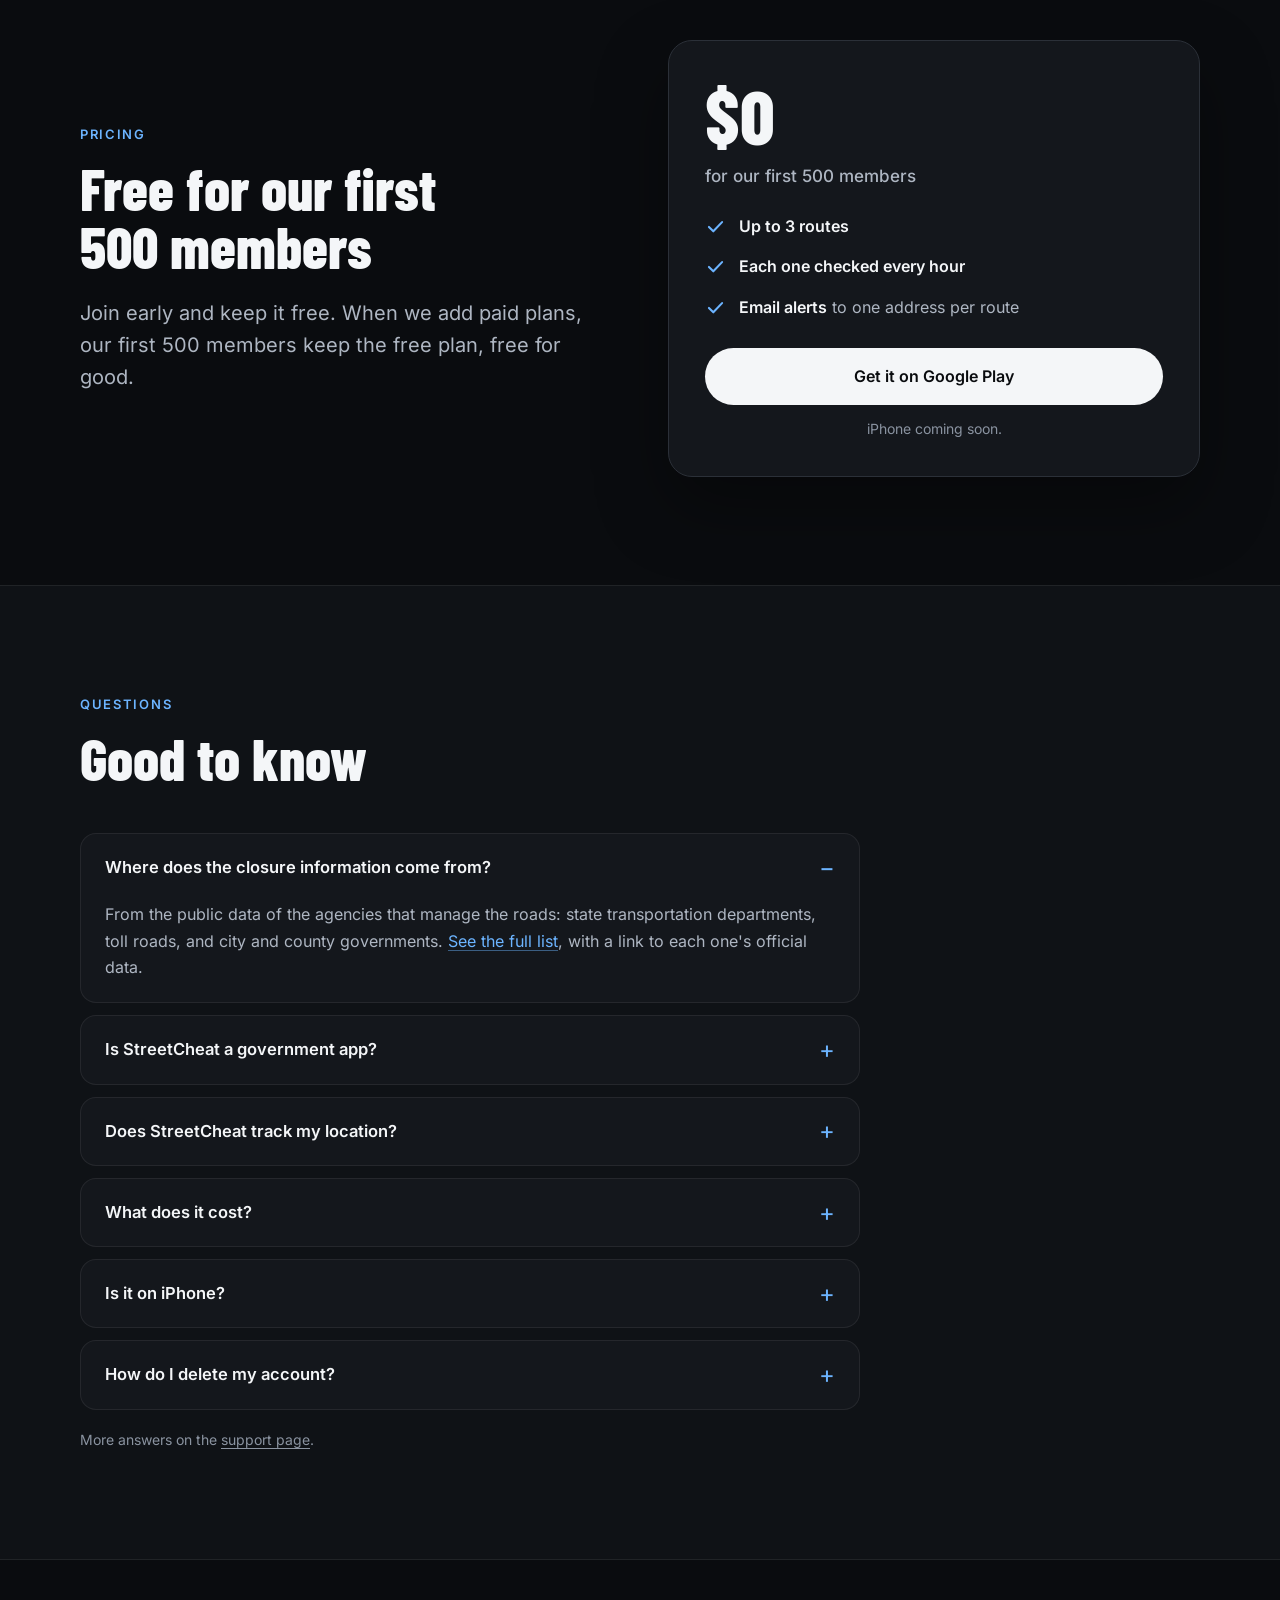
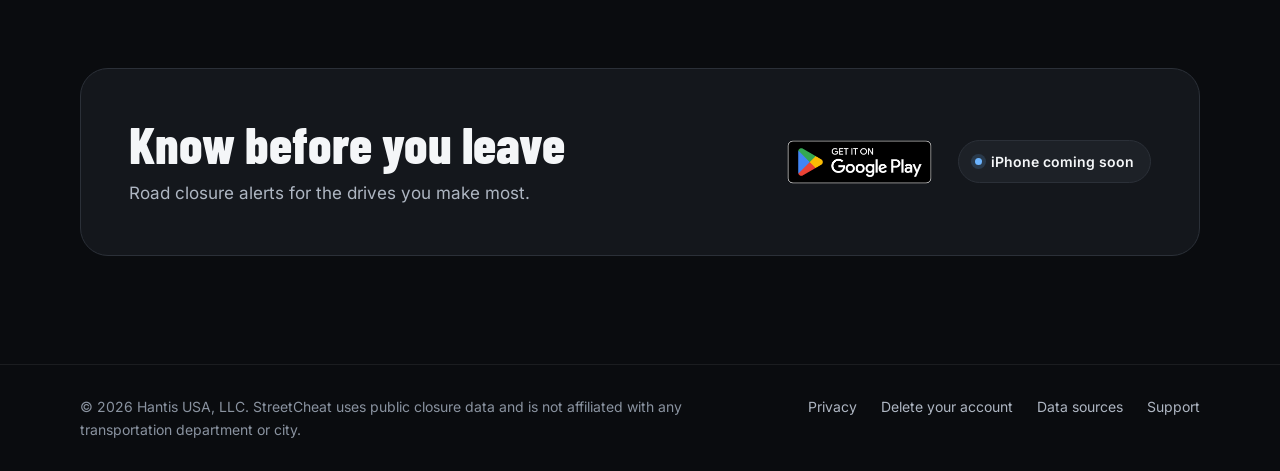
==== commit cca4303e: "Site audit fixes: 404 page, sitemap, self-hosted fonts, CSP, phone menu - 404.html: GitHub Pages ser" ====
--- a/index.html
+++ b/index.html
@@ -3,8 +3,10 @@
 <head>
 <meta charset="utf-8">
 <meta name="viewport" content="width=device-width, initial-scale=1, viewport-fit=cover">
+<meta http-equiv="Content-Security-Policy" content="default-src 'self'; img-src 'self' data:; style-src 'self'; script-src 'self'; font-src 'self'; connect-src 'self'; base-uri 'self'; form-action 'self'; object-src 'none'; upgrade-insecure-requests">
 <title>StreetCheat: road closure alerts for the drives you make most</title>
 <meta name="description" content="StreetCheat watches the drives you make most and tells you when a road closure is in your way, before you leave.">
+<link rel="canonical" href="https://streetcheat.com/">
 <meta name="theme-color" content="#0A0C0F">
 <meta property="og:type" content="website">
 <meta property="og:url" content="https://streetcheat.com/">
@@ -16,9 +18,8 @@
 <meta name="twitter:card" content="summary_large_image">
 <link rel="icon" type="image/png" href="/icon.png">
 <link rel="apple-touch-icon" href="/icon.png">
-<link rel="preconnect" href="https://fonts.googleapis.com">
-<link rel="preconnect" href="https://fonts.gstatic.com" crossorigin>
-<link rel="stylesheet" href="https://fonts.googleapis.com/css2?family=Barlow+Condensed:wght@700;800&family=Inter:wght@400;500;600;700&display=swap">
+<link rel="preload" href="/fonts/inter-latin-wght-normal.woff2" as="font" type="font/woff2" crossorigin>
+<link rel="preload" href="/fonts/barlow-condensed-latin-800-normal.woff2" as="font" type="font/woff2" crossorigin>
 <link rel="stylesheet" href="/styles.css">
 </head>
 <body>
@@ -31,6 +32,7 @@
       <a class="page-link" href="/#pricing">Pricing</a>
       <a href="/support/">Support</a>
     </nav>
+    <details class="menu"><summary>Menu</summary><nav aria-label="Menu"><a href="/#how">How it works</a><a href="/#features">Features</a><a href="/#pricing">Pricing</a><a href="/support/">Support</a><a href="/sources/">Data sources</a><a href="https://play.google.com/store/apps/details?id=com.streetcheat.app">Get the Android app</a></nav></details>
     <a class="btn" href="https://play.google.com/store/apps/details?id=com.streetcheat.app">Get the Android app</a>
   </div>
 </header>
@@ -43,7 +45,7 @@
         <h1>Know about closures before they happen.</h1>
         <p class="lede">StreetCheat watches the drives you make most (home to work, school drop-off, the weekly run to the job site) and tells you when a road closure is in your way, before you leave.</p>
         <div class="cta-row">
-          <a class="play-badge" href="https://play.google.com/store/apps/details?id=com.streetcheat.app"><img src="https://play.google.com/intl/en_us/badges/static/images/badges/en_badge_web_generic.png" alt="Get it on Google Play" width="646" height="250"></a>
+          <a class="play-badge" href="https://play.google.com/store/apps/details?id=com.streetcheat.app"><img src="/images/google-play-badge.png" alt="Get it on Google Play" width="646" height="250"></a>
           <span class="soon">iPhone coming soon</span>
         </div>
         <ul class="ticks row">
@@ -302,7 +304,7 @@
           <p>Road closure alerts for the drives you make most.</p>
         </div>
         <div class="get">
-          <a class="play-badge" href="https://play.google.com/store/apps/details?id=com.streetcheat.app"><img src="https://play.google.com/intl/en_us/badges/static/images/badges/en_badge_web_generic.png" alt="Get it on Google Play" width="646" height="250"></a>
+          <a class="play-badge" href="https://play.google.com/store/apps/details?id=com.streetcheat.app"><img src="/images/google-play-badge.png" alt="Get it on Google Play" width="646" height="250"></a>
           <span class="soon">iPhone coming soon</span>
         </div>
       </div>
@@ -312,7 +314,7 @@
 
 <footer class="footer">
   <div class="wrap">
-    <p>&copy; 2026 Hantis USA, LLC. StreetCheat uses public closure data and is not affiliated with any transportation department or city.</p>
+    <p>&copy; <span data-year>2026</span> Hantis USA, LLC. StreetCheat uses public closure data and is not affiliated with any transportation department or city.</p>
     <nav aria-label="Footer">
       <a href="/privacy/">Privacy</a>
       <a href="/privacy/#delete-account">Delete your account</a>
@@ -321,5 +323,6 @@
     </nav>
   </div>
 </footer>
+<script src="/site.js" defer></script>
 </body>
 </html>
--- a/styles.css
+++ b/styles.css
@@ -3,6 +3,20 @@
  * (app/src/theme.ts), and they keep its meanings: amber is a closure on a
  * drive and nothing else; blue is "checked, and clear"; everything else is grey.
  */
+
+/* Fonts come from this site, so pages make no request to Google: Inter (variable, every weight) and Barlow
+   Condensed 800 (the only weight used), Latin subset, from Fontsource. SIL Open Font License: fonts/LICENSE-*.txt.
+   Every page preloads both files. */
+@font-face {
+  font-family: Inter; font-style: normal; font-weight: 100 900; font-display: swap;
+  src: url("/fonts/inter-latin-wght-normal.woff2") format("woff2");
+  unicode-range: U+0000-00FF, U+0131, U+0152-0153, U+02BB-02BC, U+02C6, U+02DA, U+02DC, U+0304, U+0308, U+0329, U+2000-206F, U+20AC, U+2122, U+2191, U+2193, U+2212, U+2215, U+FEFF, U+FFFD;
+}
+@font-face {
+  font-family: "Barlow Condensed"; font-style: normal; font-weight: 800; font-display: swap;
+  src: url("/fonts/barlow-condensed-latin-800-normal.woff2") format("woff2");
+  unicode-range: U+0000-00FF, U+0131, U+0152-0153, U+02BB-02BC, U+02C6, U+02DA, U+02DC, U+0304, U+0308, U+0329, U+2000-206F, U+20AC, U+2122, U+2191, U+2193, U+2212, U+2215, U+FEFF, U+FFFD;
+}
 
 :root {
   --bg: #0A0C0F;
@@ -56,6 +70,22 @@
 .topbar nav a { color: var(--text-2); text-decoration: none; font-size: 15px; font-weight: 500; }
 .topbar nav a:hover, .topbar nav a[aria-current="page"] { color: var(--text); }
 
+/* phone menu: a <details> that takes the place of the top links under 860px (site.js closes it after a choice) */
+.menu { display: none; position: relative; margin-left: auto; }
+.menu summary {
+  list-style: none; cursor: pointer; padding: 7px 16px; border: 1px solid var(--line); border-radius: 999px;
+  color: var(--text); font-size: 15px; font-weight: 500;
+}
+.menu summary::-webkit-details-marker { display: none; }
+.menu[open] summary { background: var(--surface-2); }
+.topbar .menu nav {
+  position: absolute; right: 0; top: calc(100% + 10px); z-index: 20; display: grid; gap: 2px; min-width: 230px;
+  margin: 0; padding: 8px; background: var(--surface); border: 1px solid var(--line); border-radius: 16px;
+  box-shadow: 0 18px 40px rgba(0, 0, 0, 0.45);
+}
+.topbar .menu nav a { padding: 11px 14px; border-radius: 10px; color: var(--text-2); font-size: 16px; }
+.topbar .menu nav a:hover, .topbar .menu nav a[aria-current="page"] { background: var(--surface-2); color: var(--text); }
+
 /* the app's primary button: white, ink label */
 .btn {
   display: inline-flex; align-items: center; justify-content: center; gap: 8px;
@@ -169,8 +199,9 @@
 .faq .answer p { margin: 0 0 10px; }
 .faq .answer > :last-child { margin-bottom: 0; }
 .faq .answer strong { color: var(--text); font-weight: 600; }
-.faq .answer a { color: var(--clear); text-decoration: none; }
-.faq .answer a:hover { text-decoration: underline; }
+/* underlined, not just blue, so a link in an answer doesn't rely on color alone */
+.faq .answer a { color: var(--clear); text-decoration-color: rgba(108, 180, 255, 0.45); }
+.faq .answer a:hover { text-decoration-color: var(--clear); }
 
 .cta-card {
   display: flex; flex-wrap: wrap; align-items: center; justify-content: space-between; gap: 24px 40px;
@@ -245,7 +276,8 @@
 
 @media (max-width: 860px) {
   :root { --gutter: 20px; }
-  .topbar nav a.page-link { display: none; }
+  .topbar .wrap > nav { display: none; }
+  .menu { display: block; }
   .hero { padding-block: 48px 64px; }
   .hero .wrap, .feature .wrap, .split { grid-template-columns: 1fr; gap: 44px; }
   .hero-phones { height: 560px; max-width: 470px; width: 100%; margin: 0 auto; }
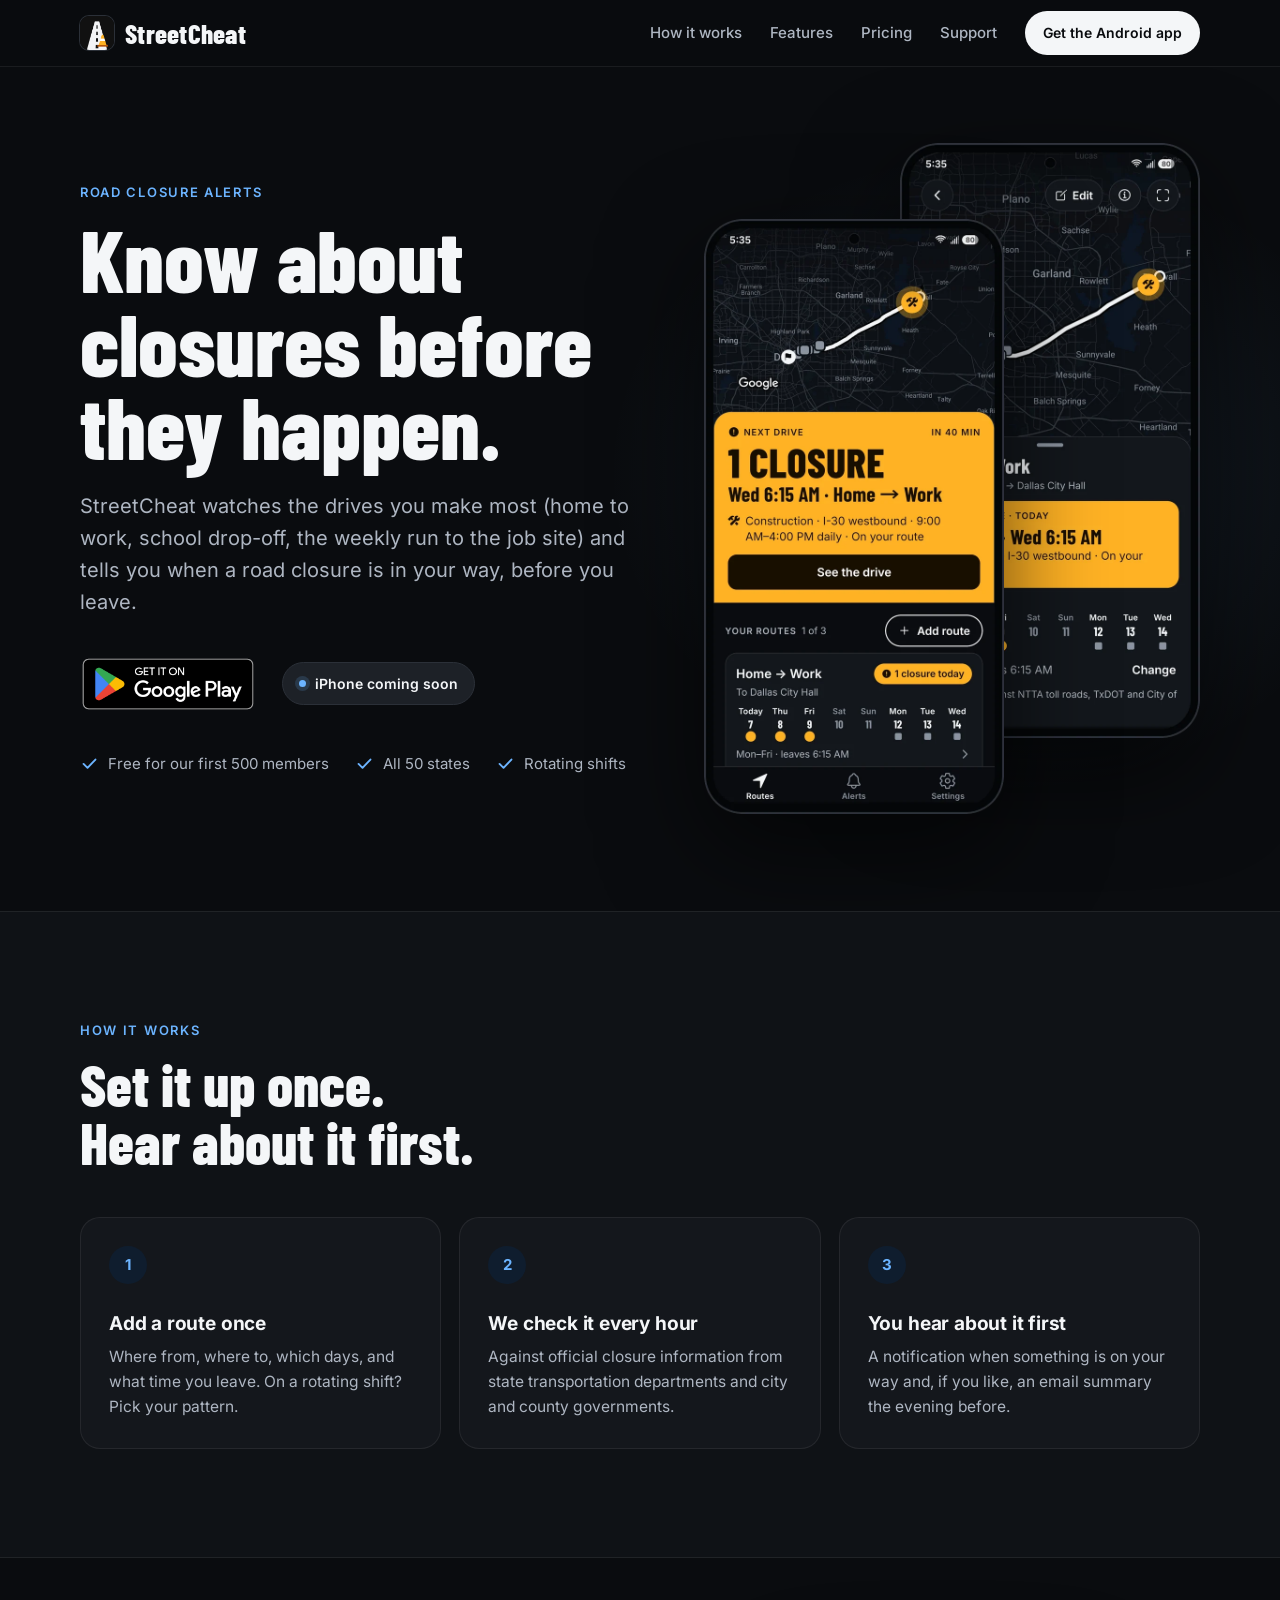
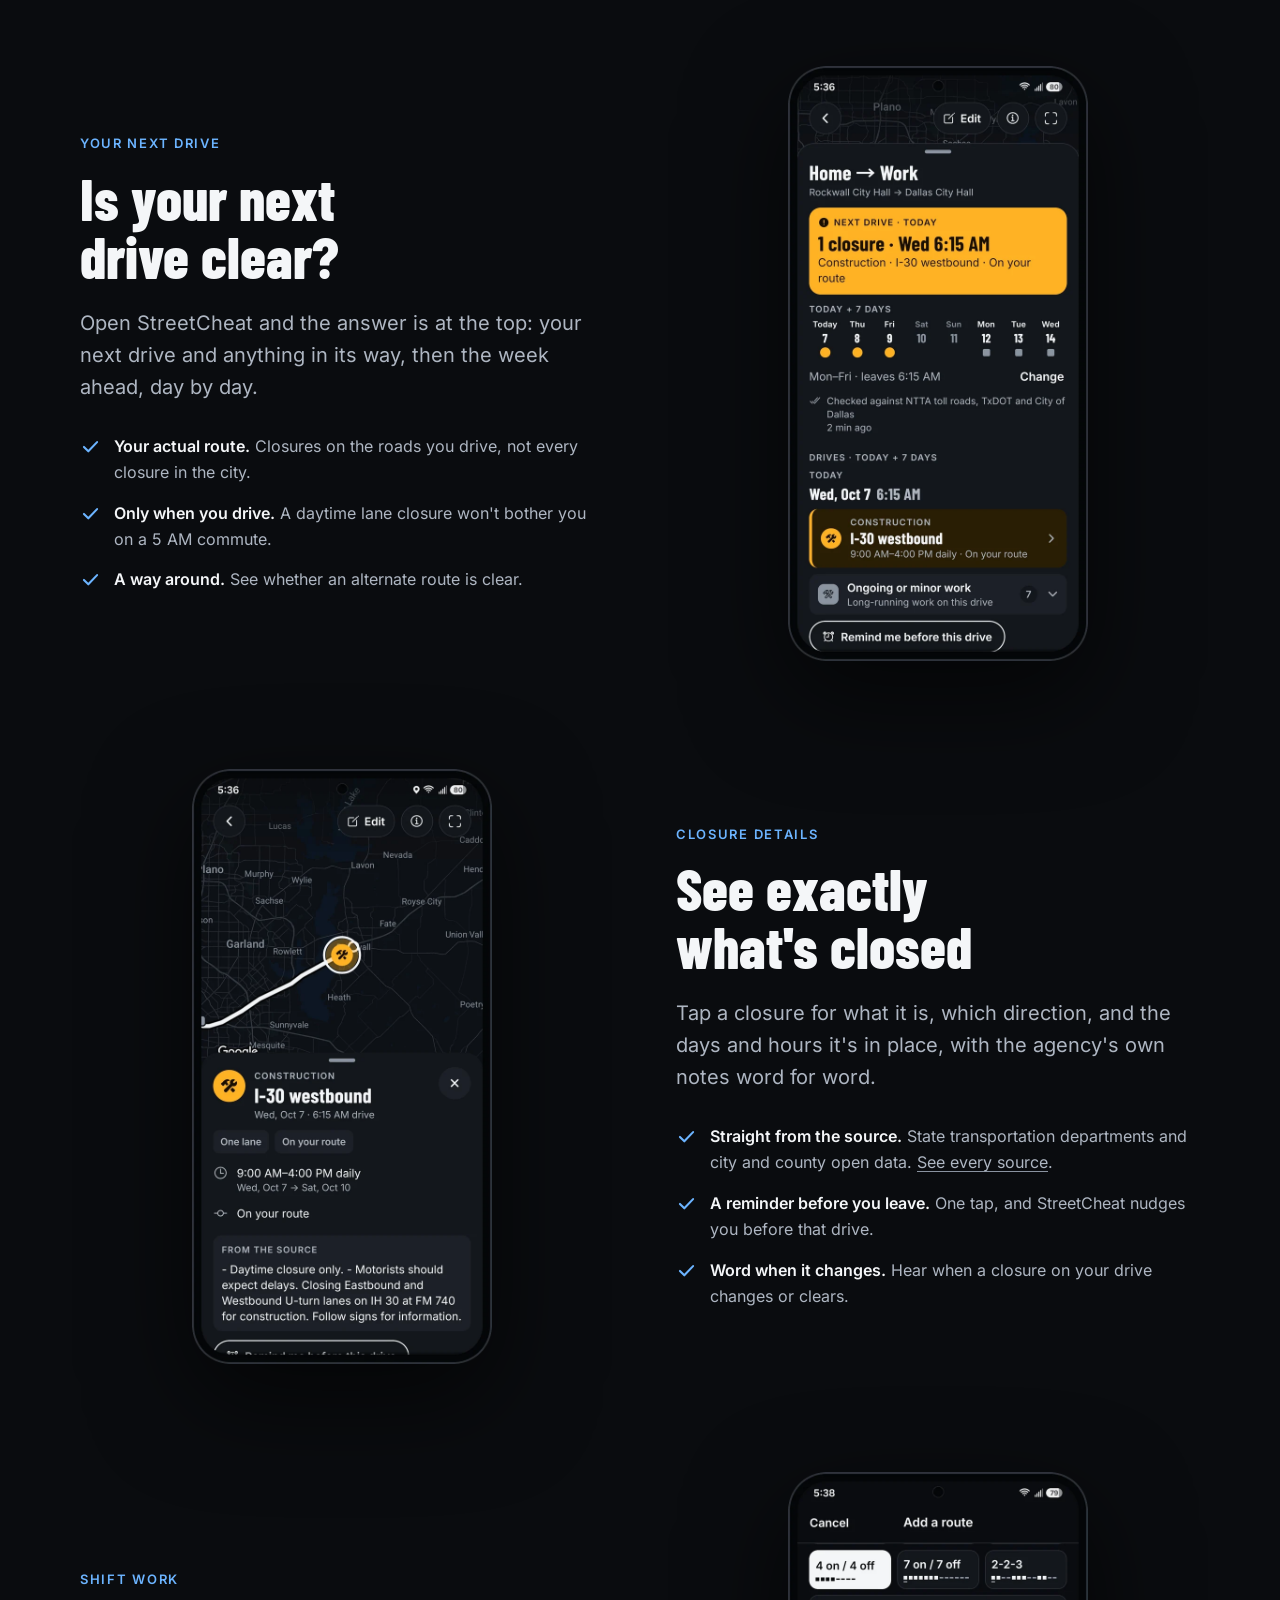
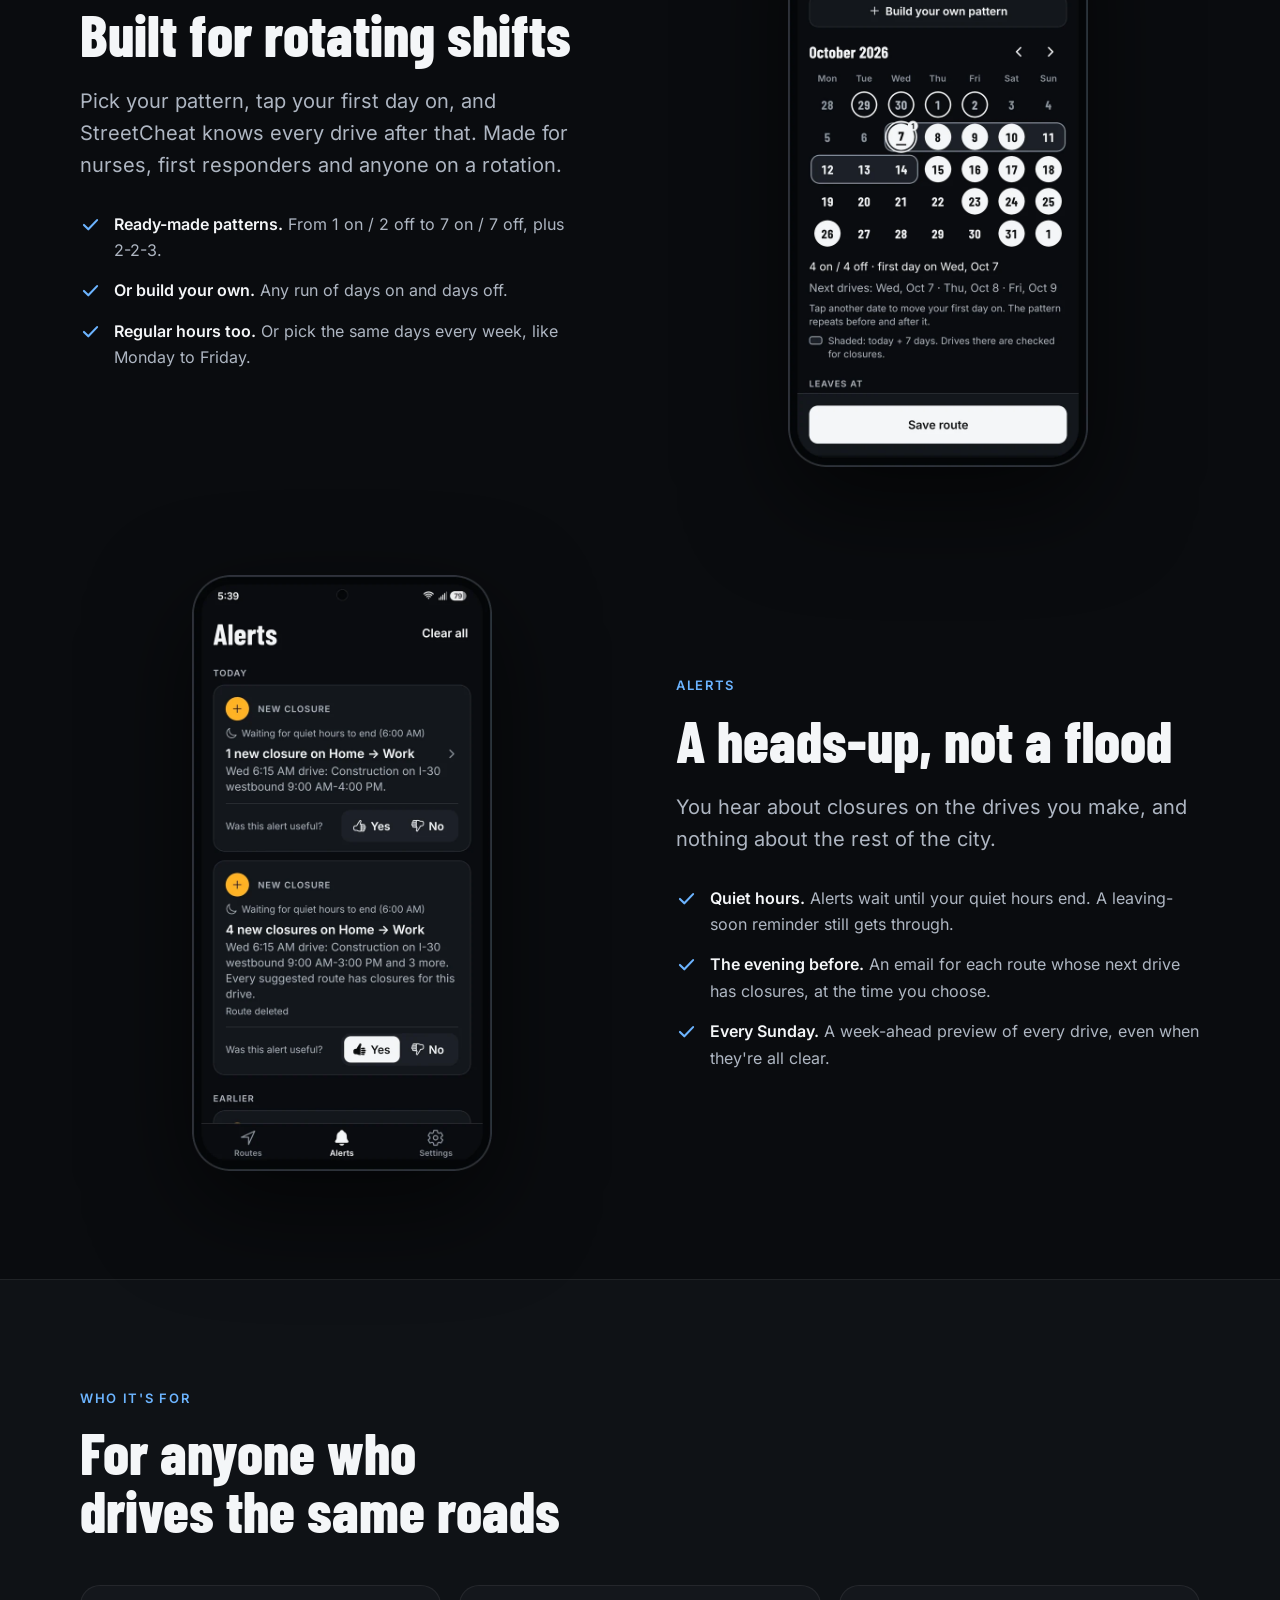
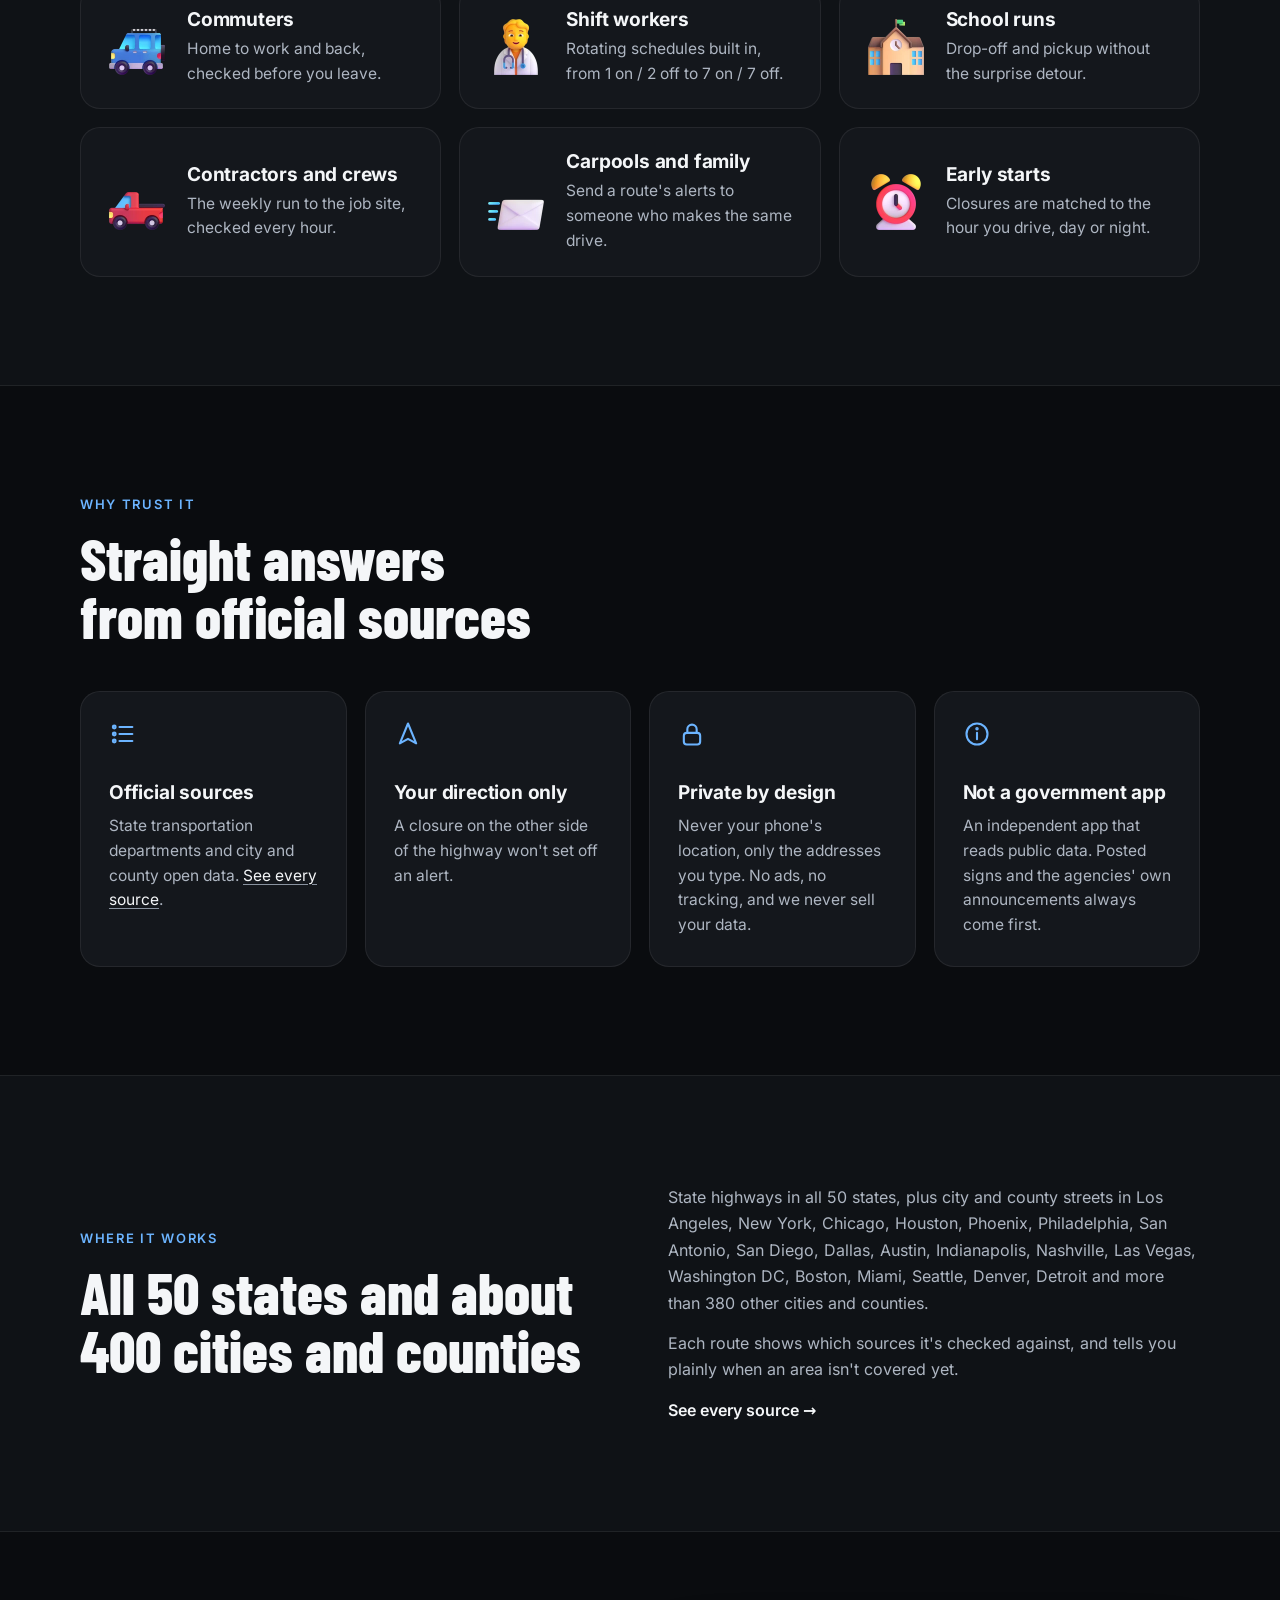
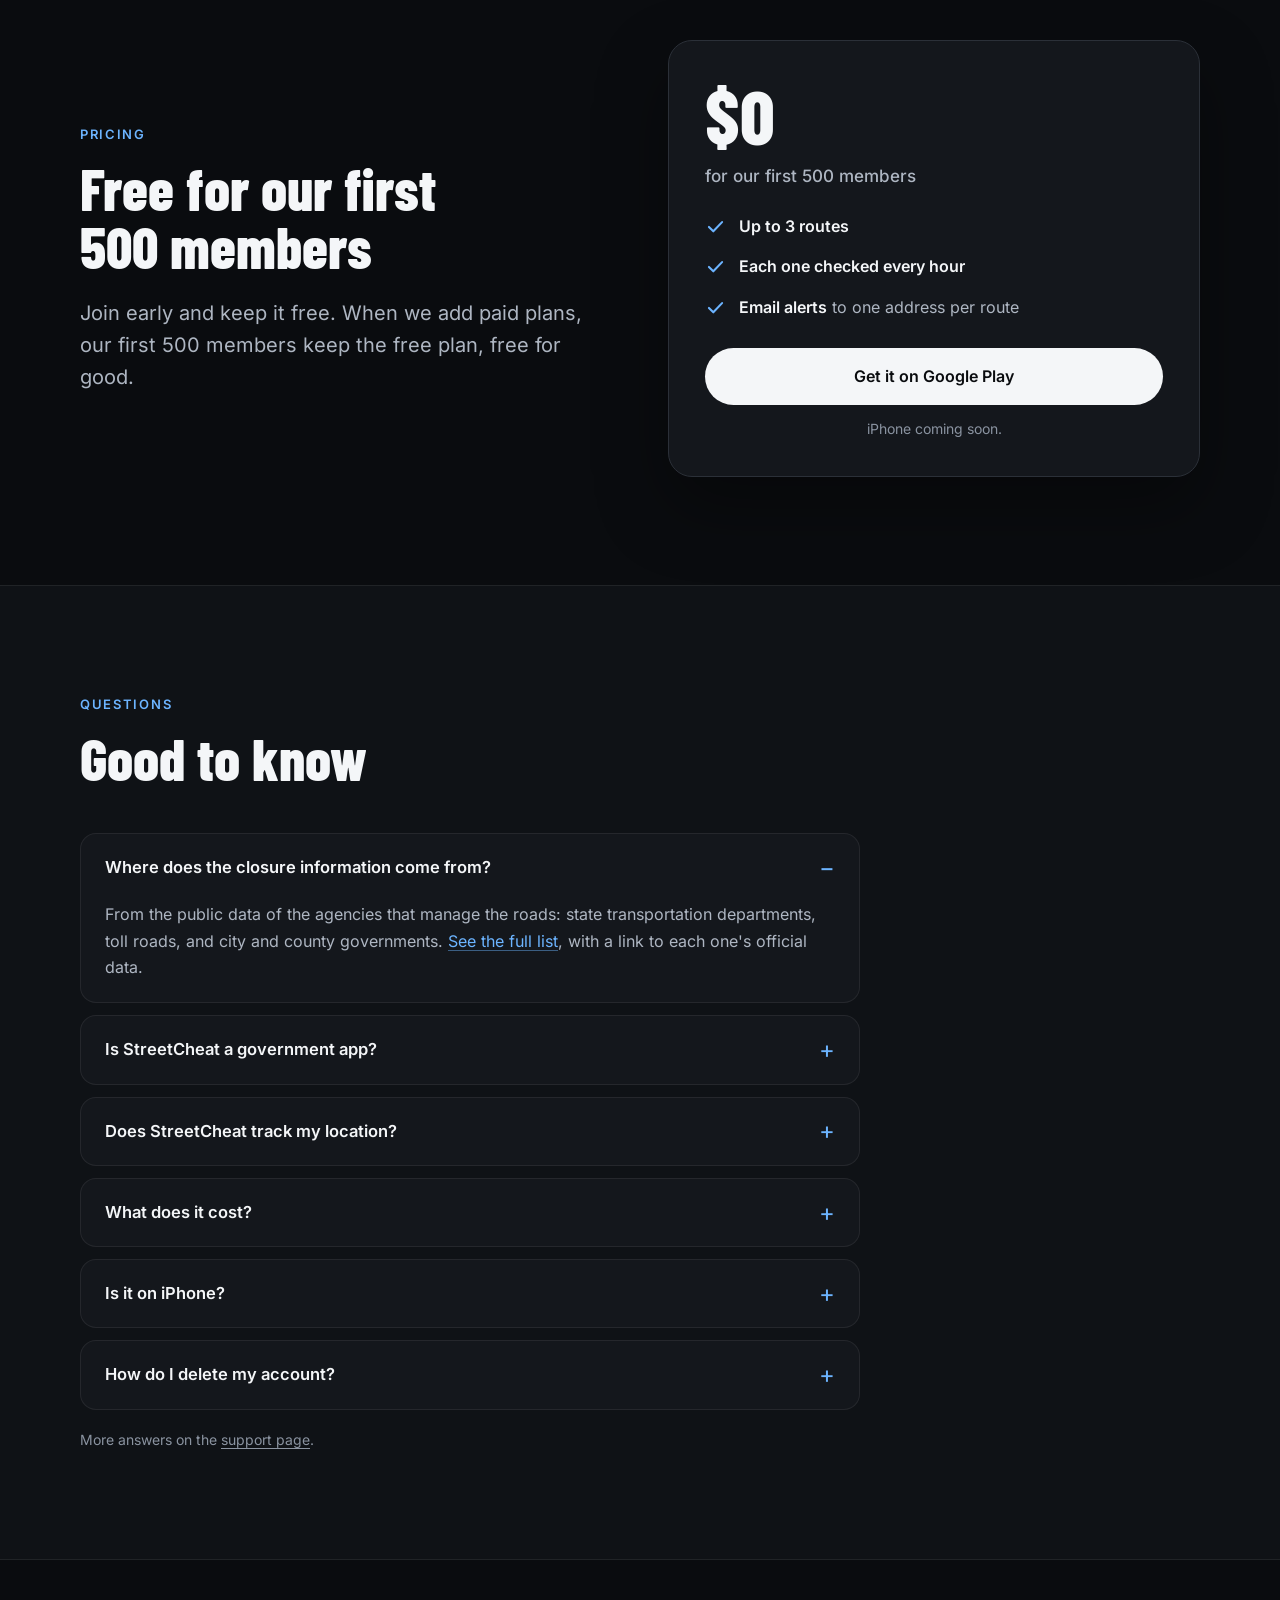
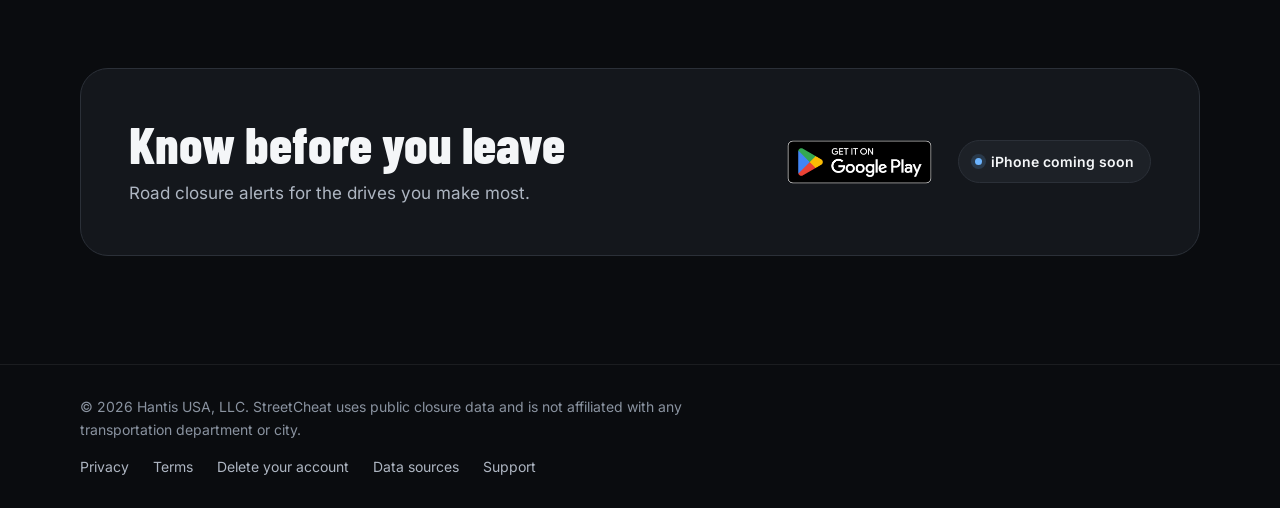
==== commit 58b04a5d: "Terms of Service at /terms/, linked from every footer and in the sitemap The terms cover what Street" ====
--- a/index.html
+++ b/index.html
@@ -317,6 +317,7 @@
     <p>&copy; <span data-year>2026</span> Hantis USA, LLC. StreetCheat uses public closure data and is not affiliated with any transportation department or city.</p>
     <nav aria-label="Footer">
       <a href="/privacy/">Privacy</a>
+      <a href="/terms/">Terms</a>
       <a href="/privacy/#delete-account">Delete your account</a>
       <a href="/sources/">Data sources</a>
       <a href="/support/">Support</a>
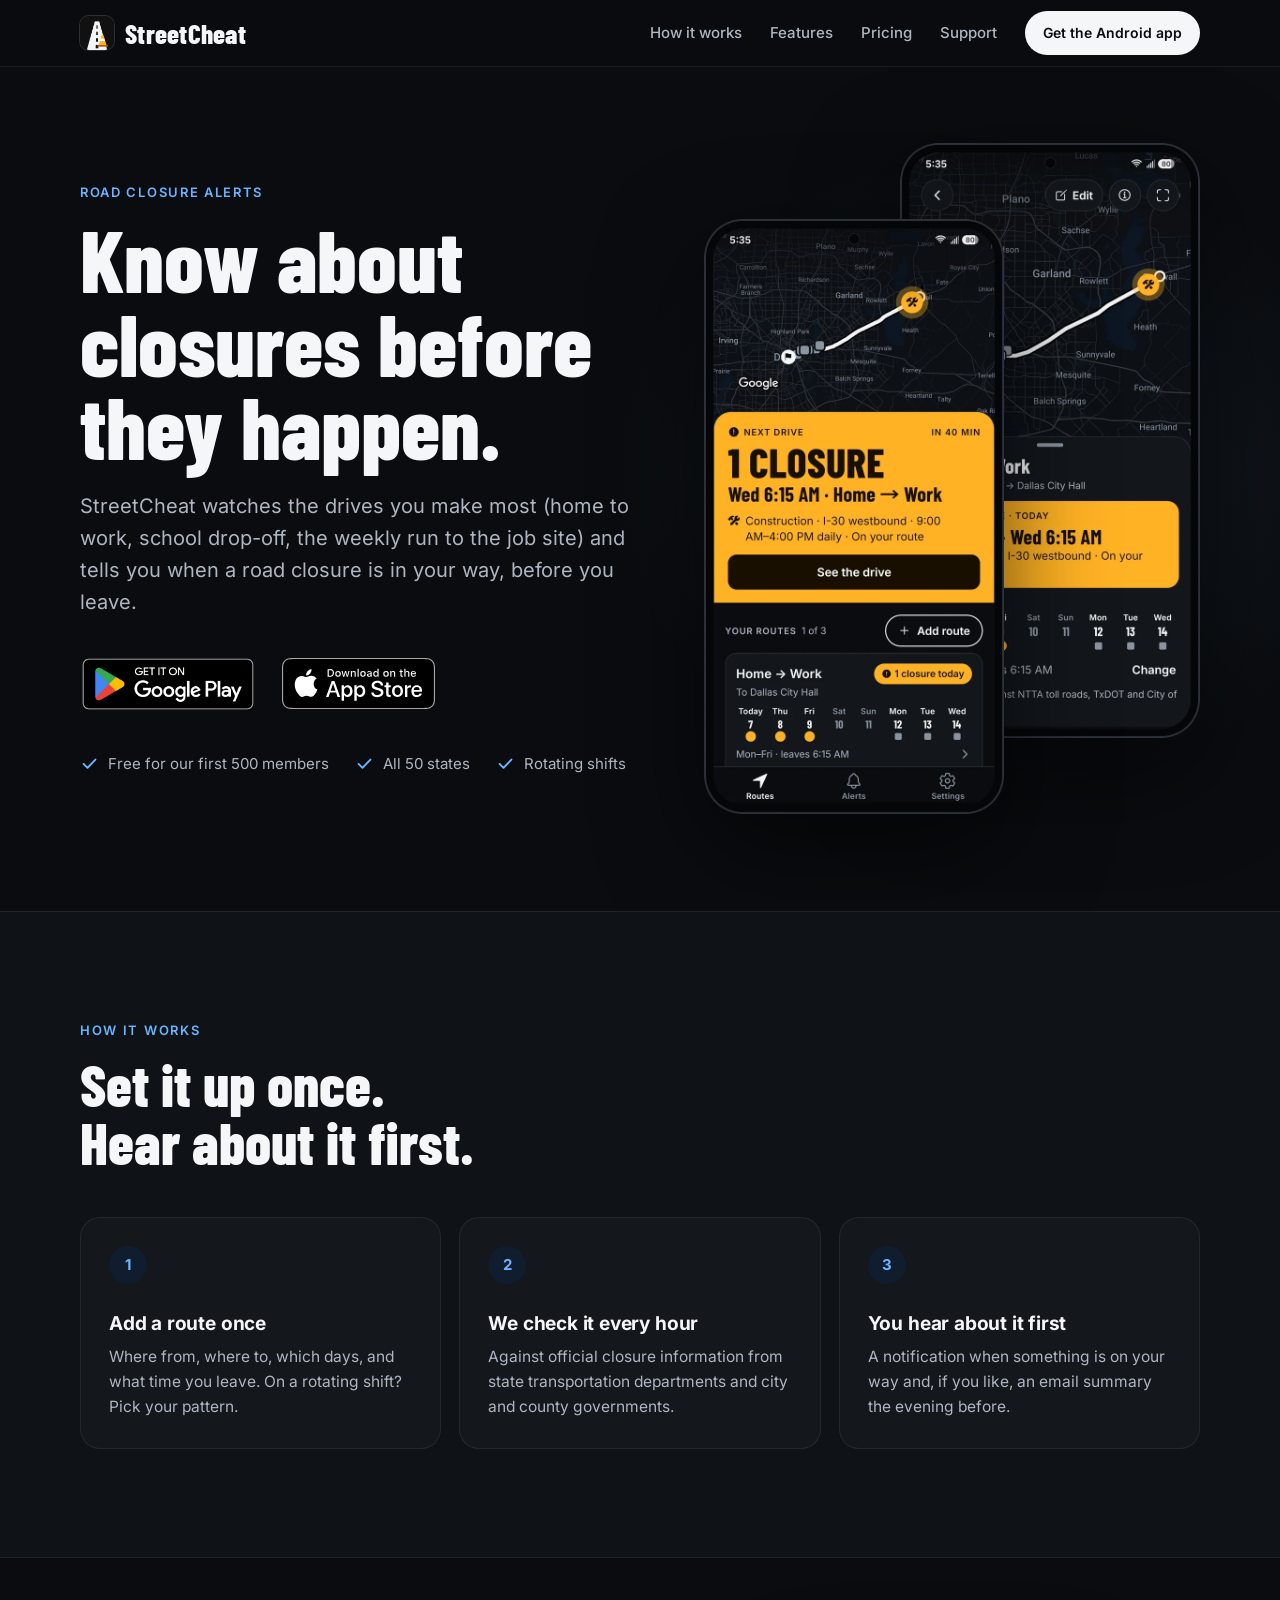
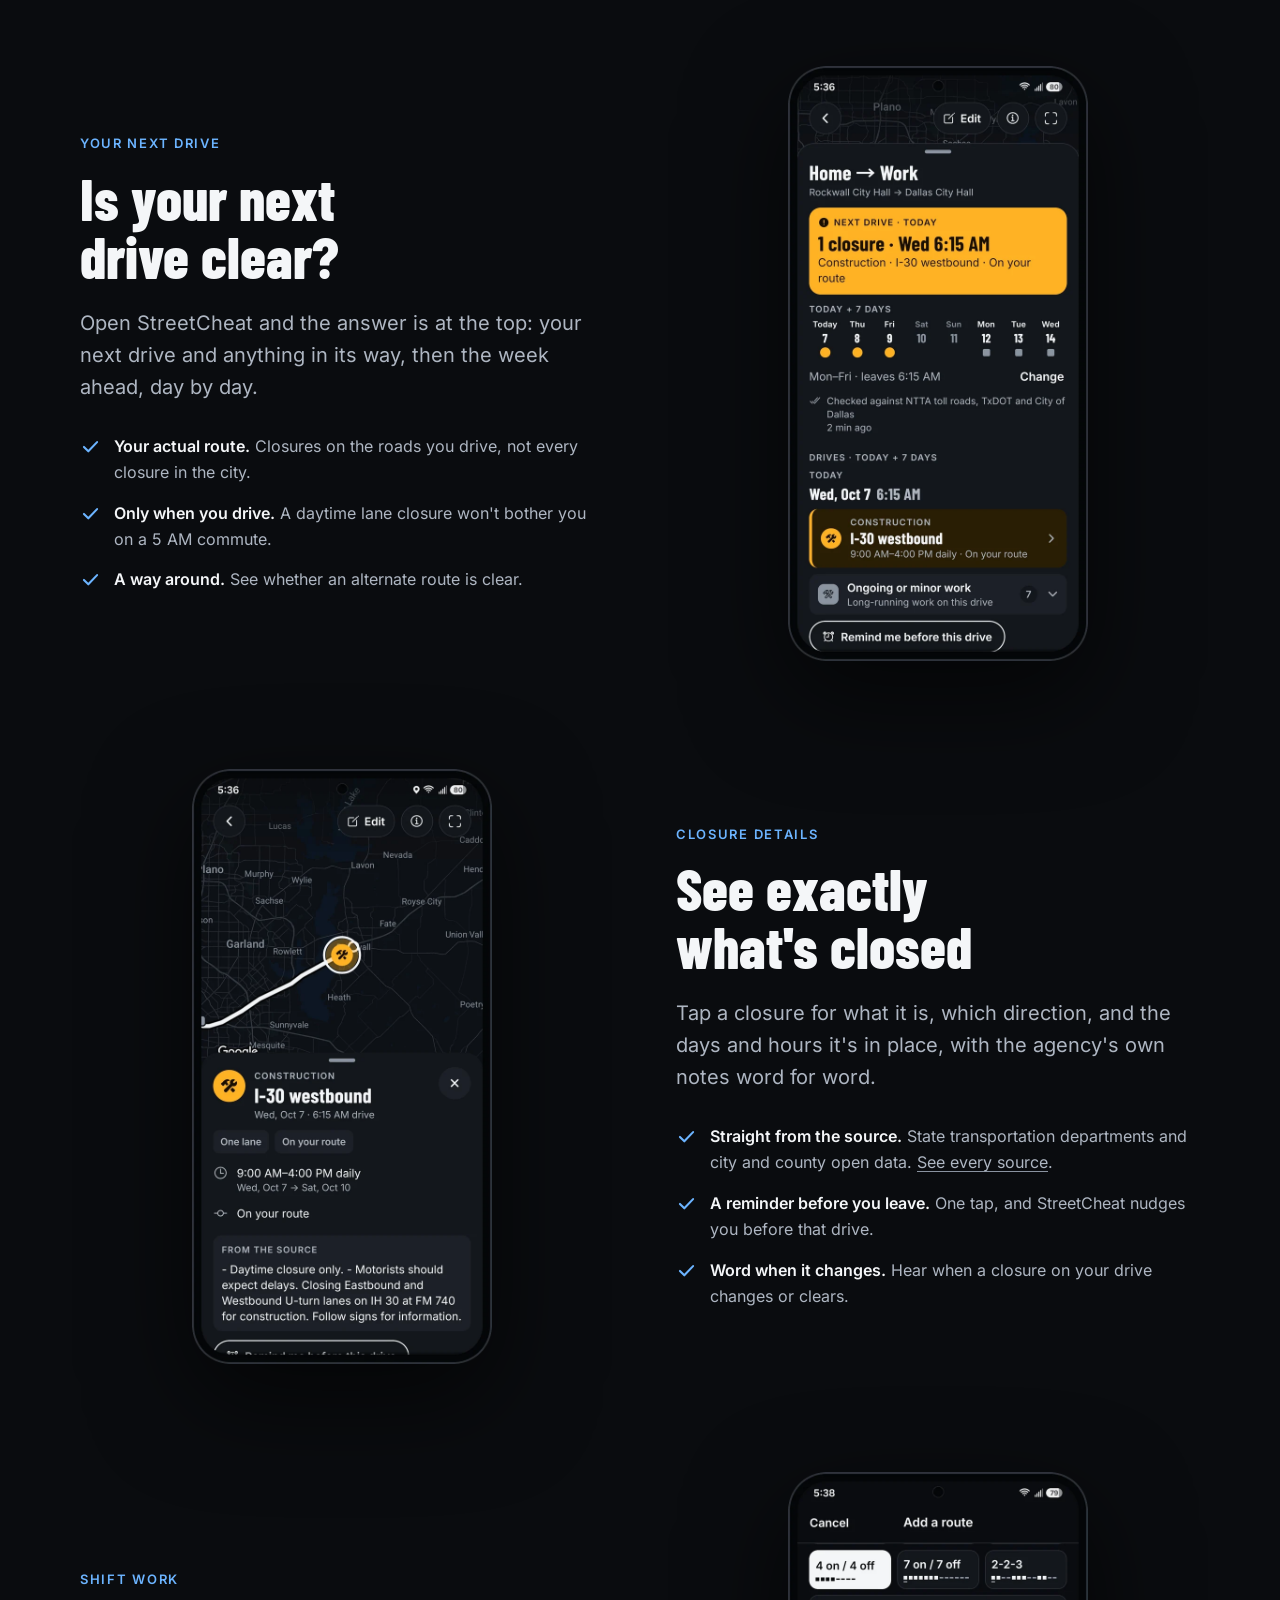
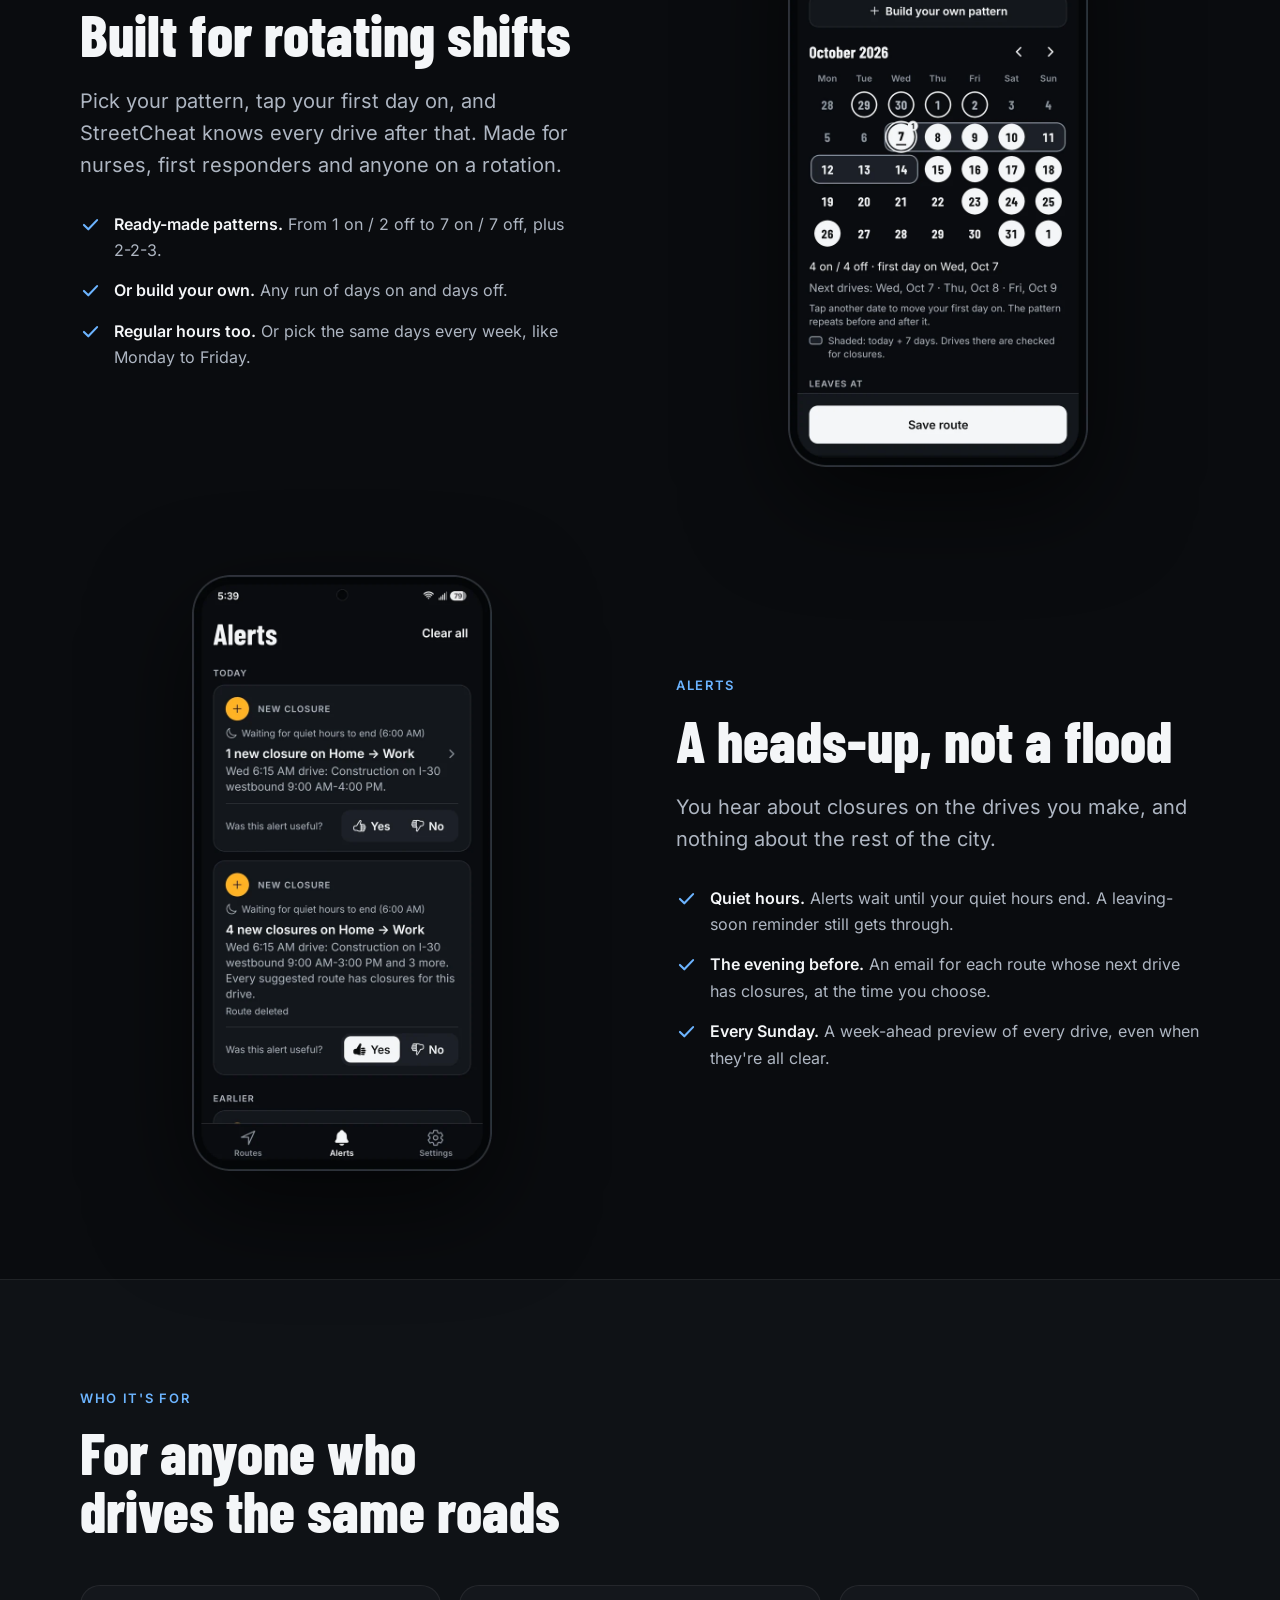
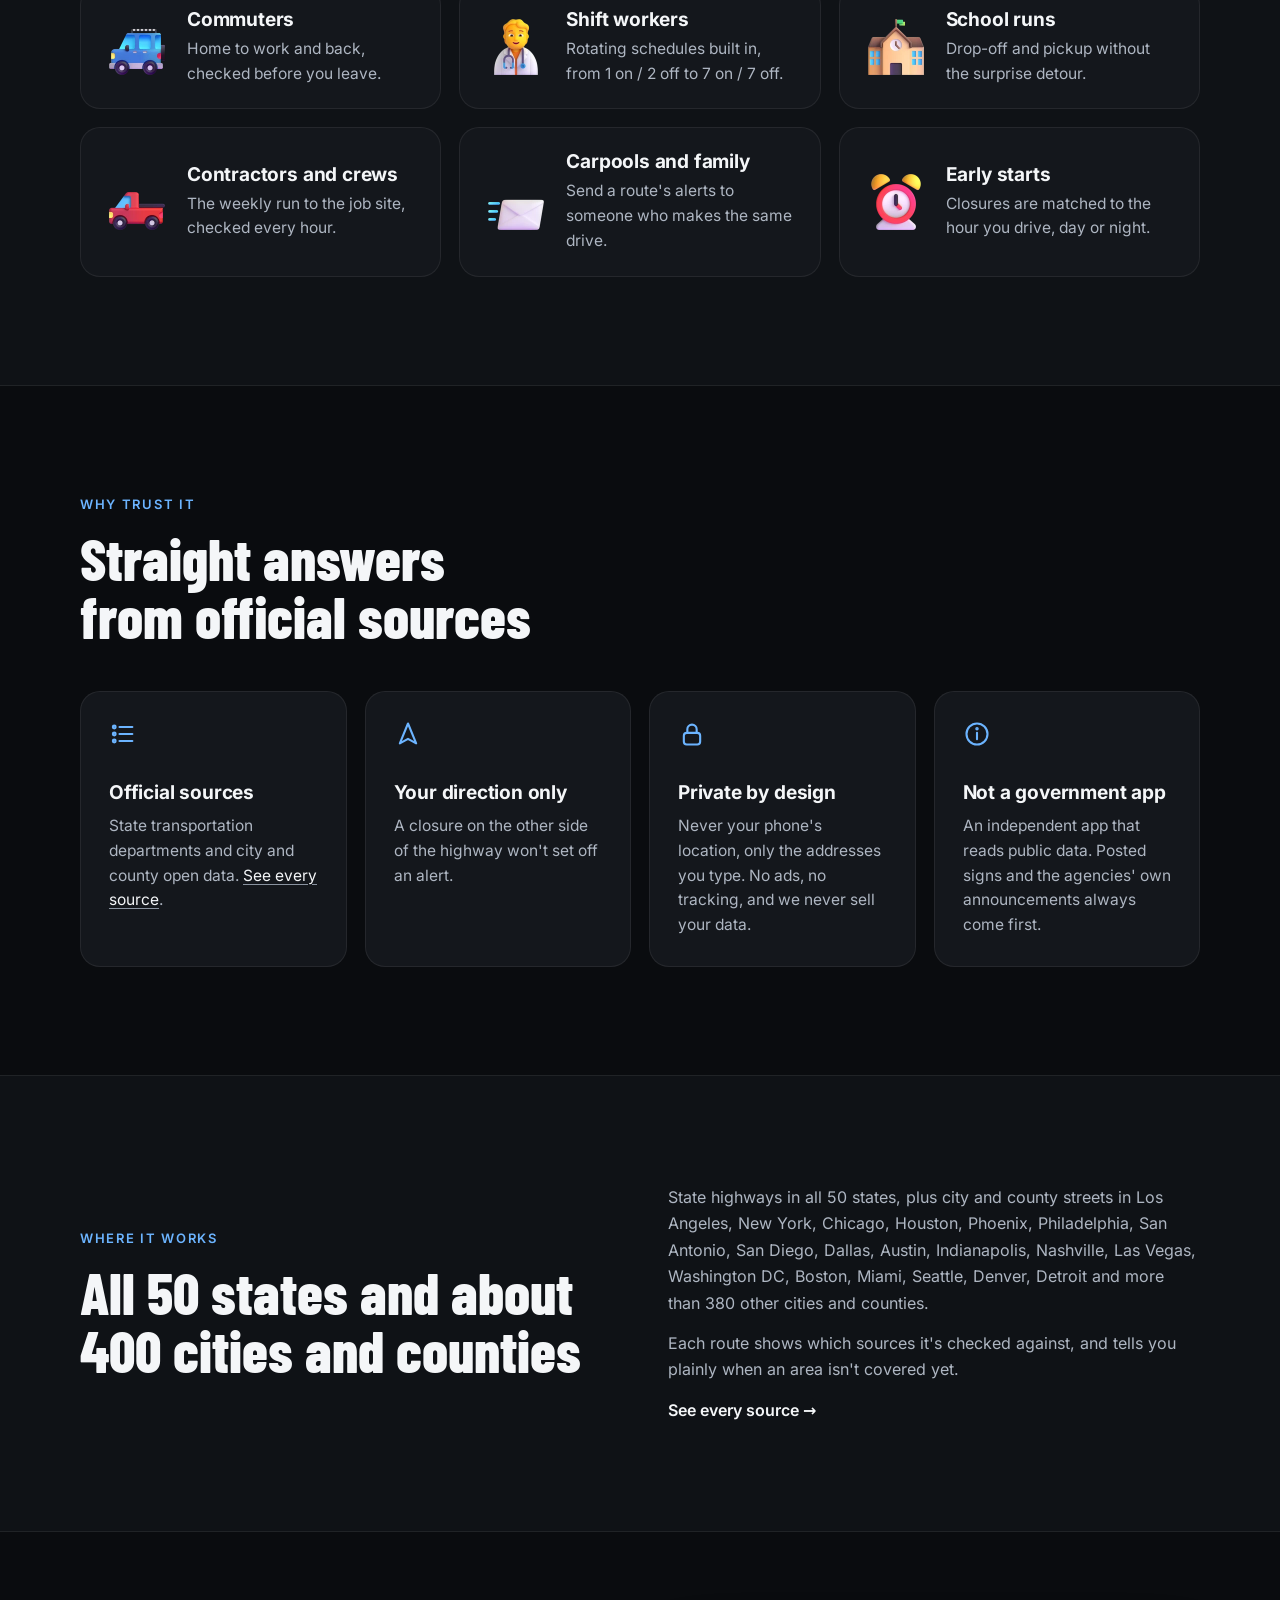
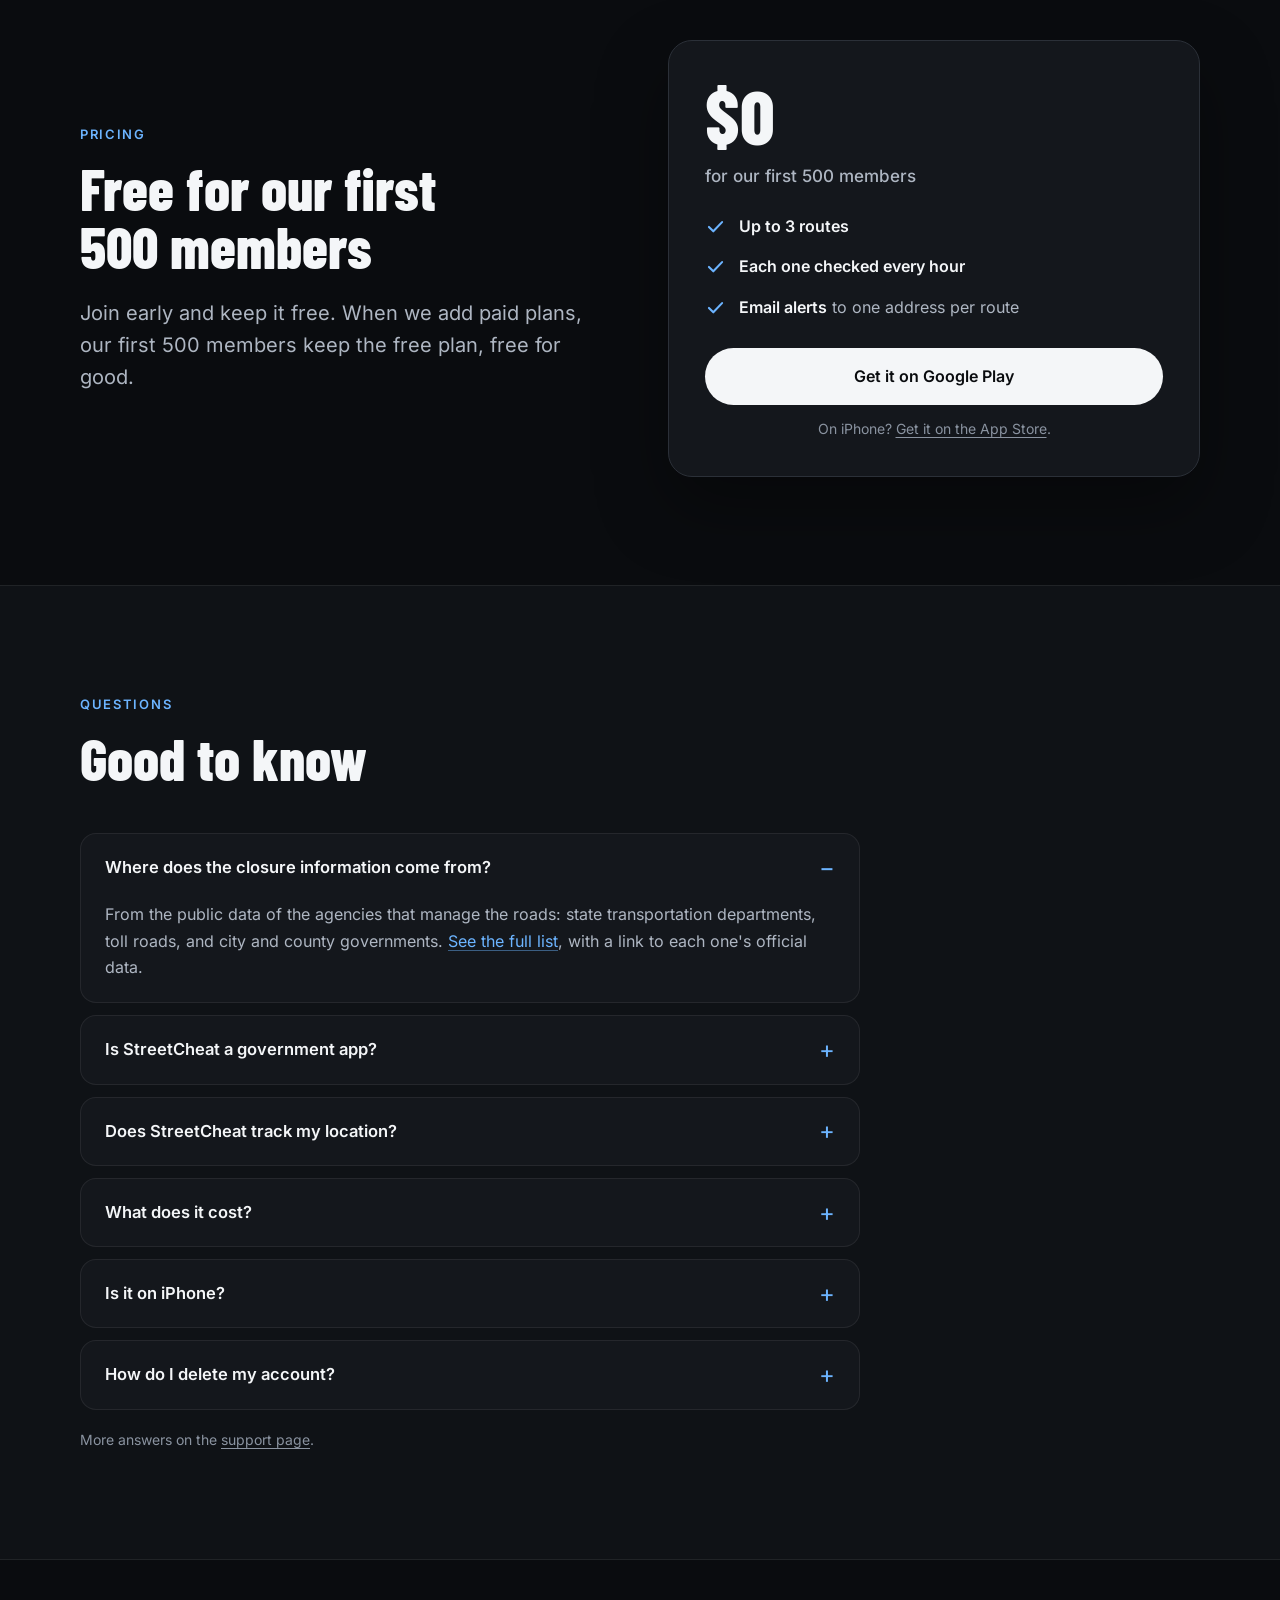
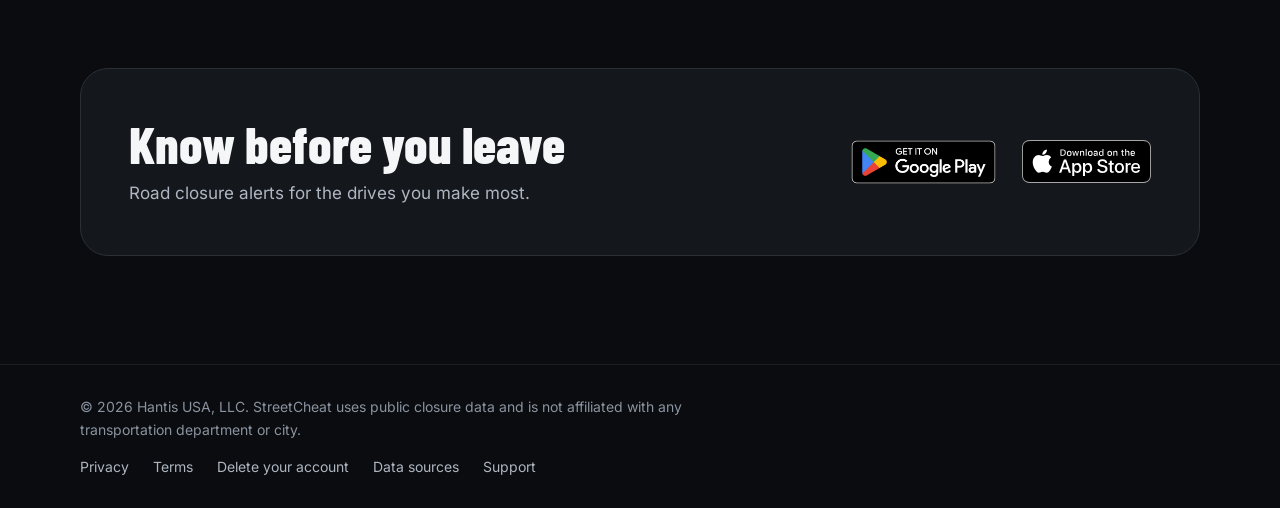
==== commit 2619037b: "streetcheat.com links the App Store: Apple's official badge beside Google Play's where "iPhone comin" ====
--- a/index.html
+++ b/index.html
@@ -3,7 +3,7 @@
 <head>
 <meta charset="utf-8">
 <meta name="viewport" content="width=device-width, initial-scale=1, viewport-fit=cover">
-<meta http-equiv="Content-Security-Policy" content="default-src 'self'; img-src 'self' data:; style-src 'self'; script-src 'self'; font-src 'self'; connect-src 'self'; base-uri 'self'; form-action 'self'; object-src 'none'; upgrade-insecure-requests">
+<meta http-equiv="Content-Security-Policy" content="default-src 'self'; img-src 'self' data: https://*.google-analytics.com https://*.googletagmanager.com; style-src 'self'; script-src 'self' https://*.googletagmanager.com; font-src 'self'; connect-src 'self' https://*.google-analytics.com https://*.analytics.google.com https://*.googletagmanager.com; base-uri 'self'; form-action 'self'; object-src 'none'; upgrade-insecure-requests">
 <title>StreetCheat: road closure alerts for the drives you make most</title>
 <meta name="description" content="StreetCheat watches the drives you make most and tells you when a road closure is in your way, before you leave.">
 <link rel="canonical" href="https://streetcheat.com/">
@@ -21,6 +21,8 @@
 <link rel="preload" href="/fonts/inter-latin-wght-normal.woff2" as="font" type="font/woff2" crossorigin>
 <link rel="preload" href="/fonts/barlow-condensed-latin-800-normal.woff2" as="font" type="font/woff2" crossorigin>
 <link rel="stylesheet" href="/styles.css">
+<script async src="https://www.googletagmanager.com/gtag/js?id=G-4PGCED93CX"></script>
+<script src="/analytics.js"></script>
 </head>
 <body>
 <header class="topbar">
@@ -46,7 +48,7 @@
         <p class="lede">StreetCheat watches the drives you make most (home to work, school drop-off, the weekly run to the job site) and tells you when a road closure is in your way, before you leave.</p>
         <div class="cta-row">
           <a class="play-badge" href="https://play.google.com/store/apps/details?id=com.streetcheat.app"><img src="/images/google-play-badge.png" alt="Get it on Google Play" width="646" height="250"></a>
-          <span class="soon">iPhone coming soon</span>
+          <a class="app-badge" href="https://apps.apple.com/us/app/streetcheat-road-closures/id6816572317"><img src="/images/app-store-badge.svg" alt="Download on the App Store" width="120" height="40"></a>
         </div>
         <ul class="ticks row">
           <li>Free for our first 500 members</li>
@@ -255,7 +257,7 @@
           <li><strong>Email alerts</strong> to one address per route</li>
         </ul>
         <a class="btn block" href="https://play.google.com/store/apps/details?id=com.streetcheat.app">Get it on Google Play</a>
-        <p class="fine">iPhone coming soon.</p>
+        <p class="fine">On iPhone? <a href="https://apps.apple.com/us/app/streetcheat-road-closures/id6816572317">Get it on the App Store</a>.</p>
       </div>
     </div>
   </section>
@@ -285,7 +287,7 @@
         </details>
         <details>
           <summary>Is it on iPhone?</summary>
-          <div class="answer"><p>Not yet. StreetCheat is on <a href="https://play.google.com/store/apps/details?id=com.streetcheat.app">Google Play</a> for Android now, and the iPhone version is coming soon.</p></div>
+          <div class="answer"><p>Yes. StreetCheat is on the <a href="https://apps.apple.com/us/app/streetcheat-road-closures/id6816572317">App Store</a> for iPhone and on <a href="https://play.google.com/store/apps/details?id=com.streetcheat.app">Google Play</a> for Android.</p></div>
         </details>
         <details>
           <summary>How do I delete my account?</summary>
@@ -305,7 +307,7 @@
         </div>
         <div class="get">
           <a class="play-badge" href="https://play.google.com/store/apps/details?id=com.streetcheat.app"><img src="/images/google-play-badge.png" alt="Get it on Google Play" width="646" height="250"></a>
-          <span class="soon">iPhone coming soon</span>
+          <a class="app-badge" href="https://apps.apple.com/us/app/streetcheat-road-closures/id6816572317"><img src="/images/app-store-badge.svg" alt="Download on the App Store" width="120" height="40"></a>
         </div>
       </div>
     </div>
--- a/styles.css
+++ b/styles.css
@@ -102,15 +102,11 @@
 .hero .play-badge img { height: 76px; }
 .get { display: flex; flex-wrap: wrap; align-items: center; gap: 8px 16px; }
 
-/* Not on the App Store yet: a label, not a button. */
-.soon {
-  display: inline-flex; align-items: center; gap: 9px;
-  padding: 9px 16px; border-radius: 999px;
-  background: var(--surface-2); border: 1px solid var(--line);
-  font-size: 14px; font-weight: 600; white-space: nowrap; color: var(--text);
-}
-.soon::before { content: ""; width: 7px; height: 7px; border-radius: 50%; background: var(--clear); box-shadow: 0 0 0 4px rgba(108, 180, 255, 0.16); }
-.soon.big { padding: 14px 22px; font-size: 16px; }
+/* Apple's official badge has no clear space built in, so it is sized to the
+   Google badge's visible artwork: 168 of its 250 px. */
+.app-badge { display: inline-block; line-height: 0; border-radius: 9px; }
+.app-badge img { width: auto; height: 43px; }
+.hero .app-badge img { height: 51px; }
 
 /* ---------- type ---------- */
 
@@ -304,5 +300,4 @@
   .cards.four, .cards.who { grid-template-columns: 1fr; }
   .card { padding: 24px; }
   .doc { padding-top: 44px; }
-  .soon.big { white-space: normal; padding: 12px 18px; font-size: 15px; }
-}
+}
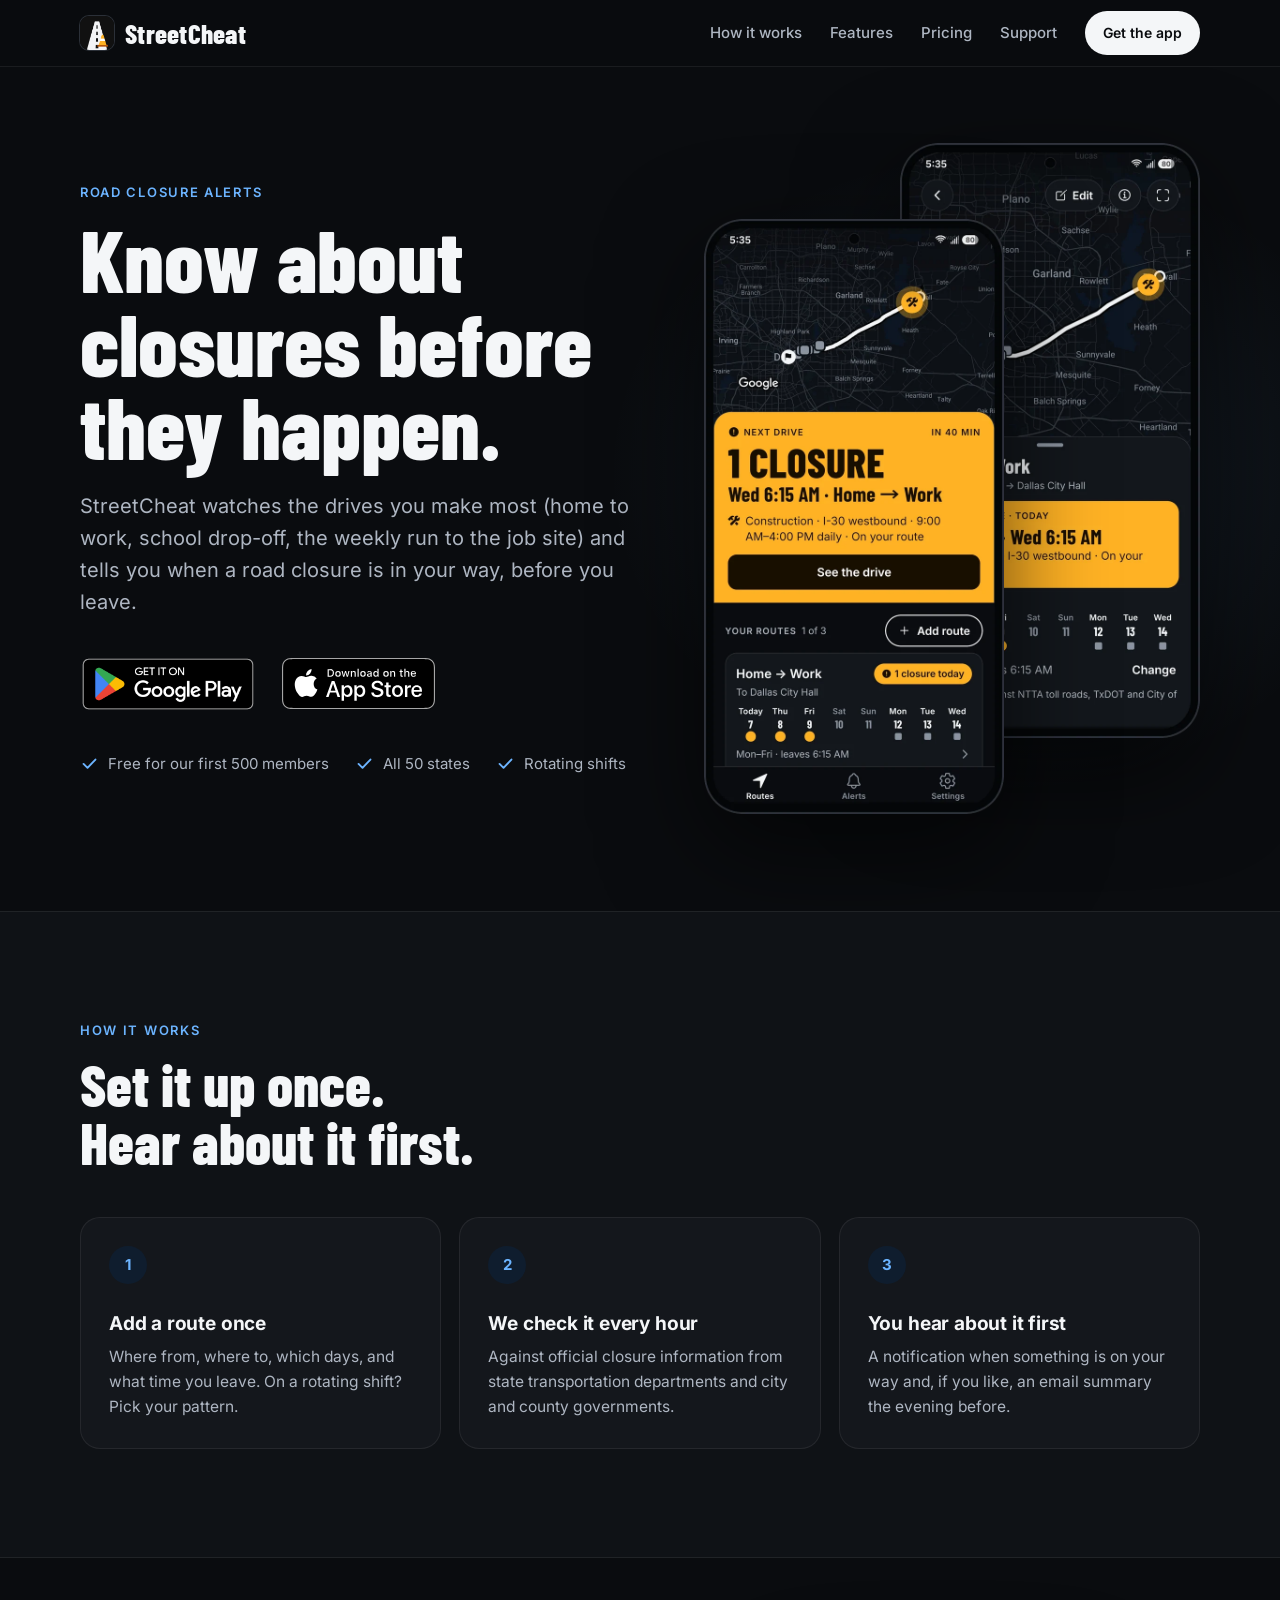
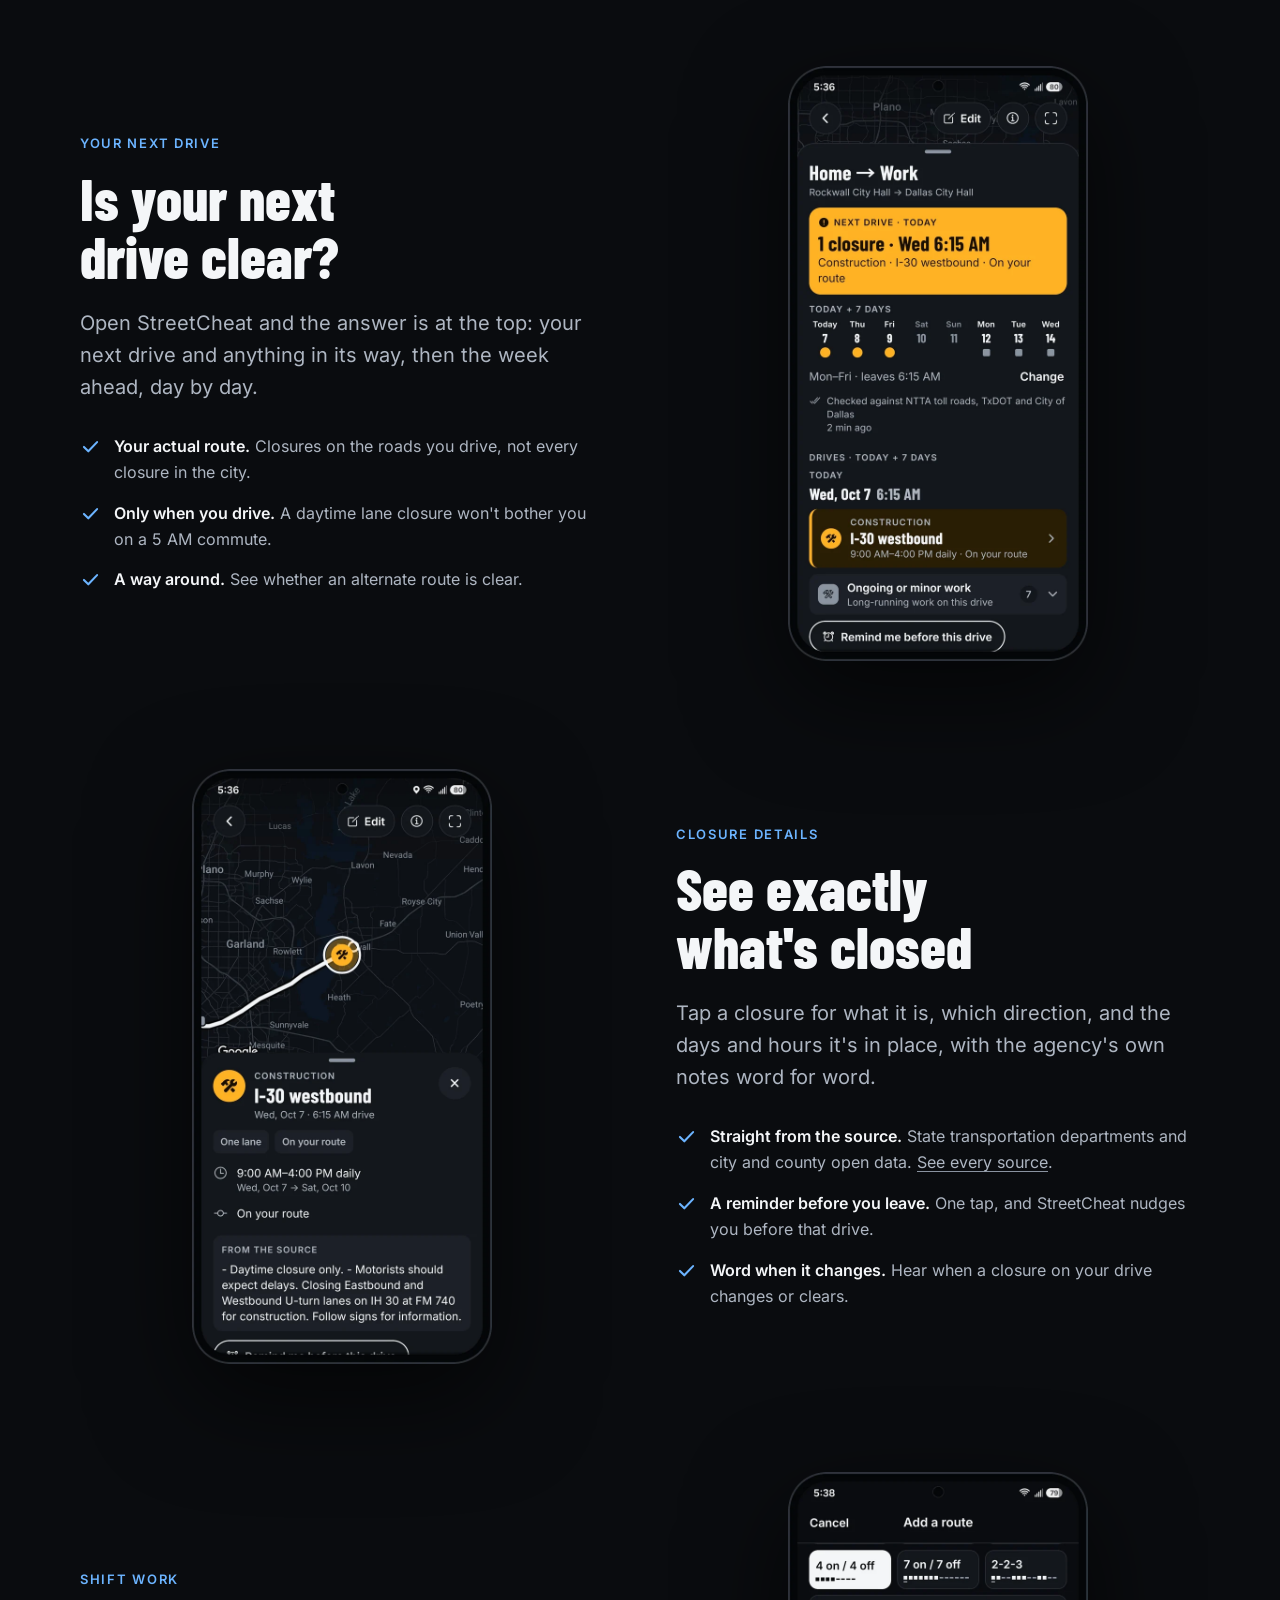
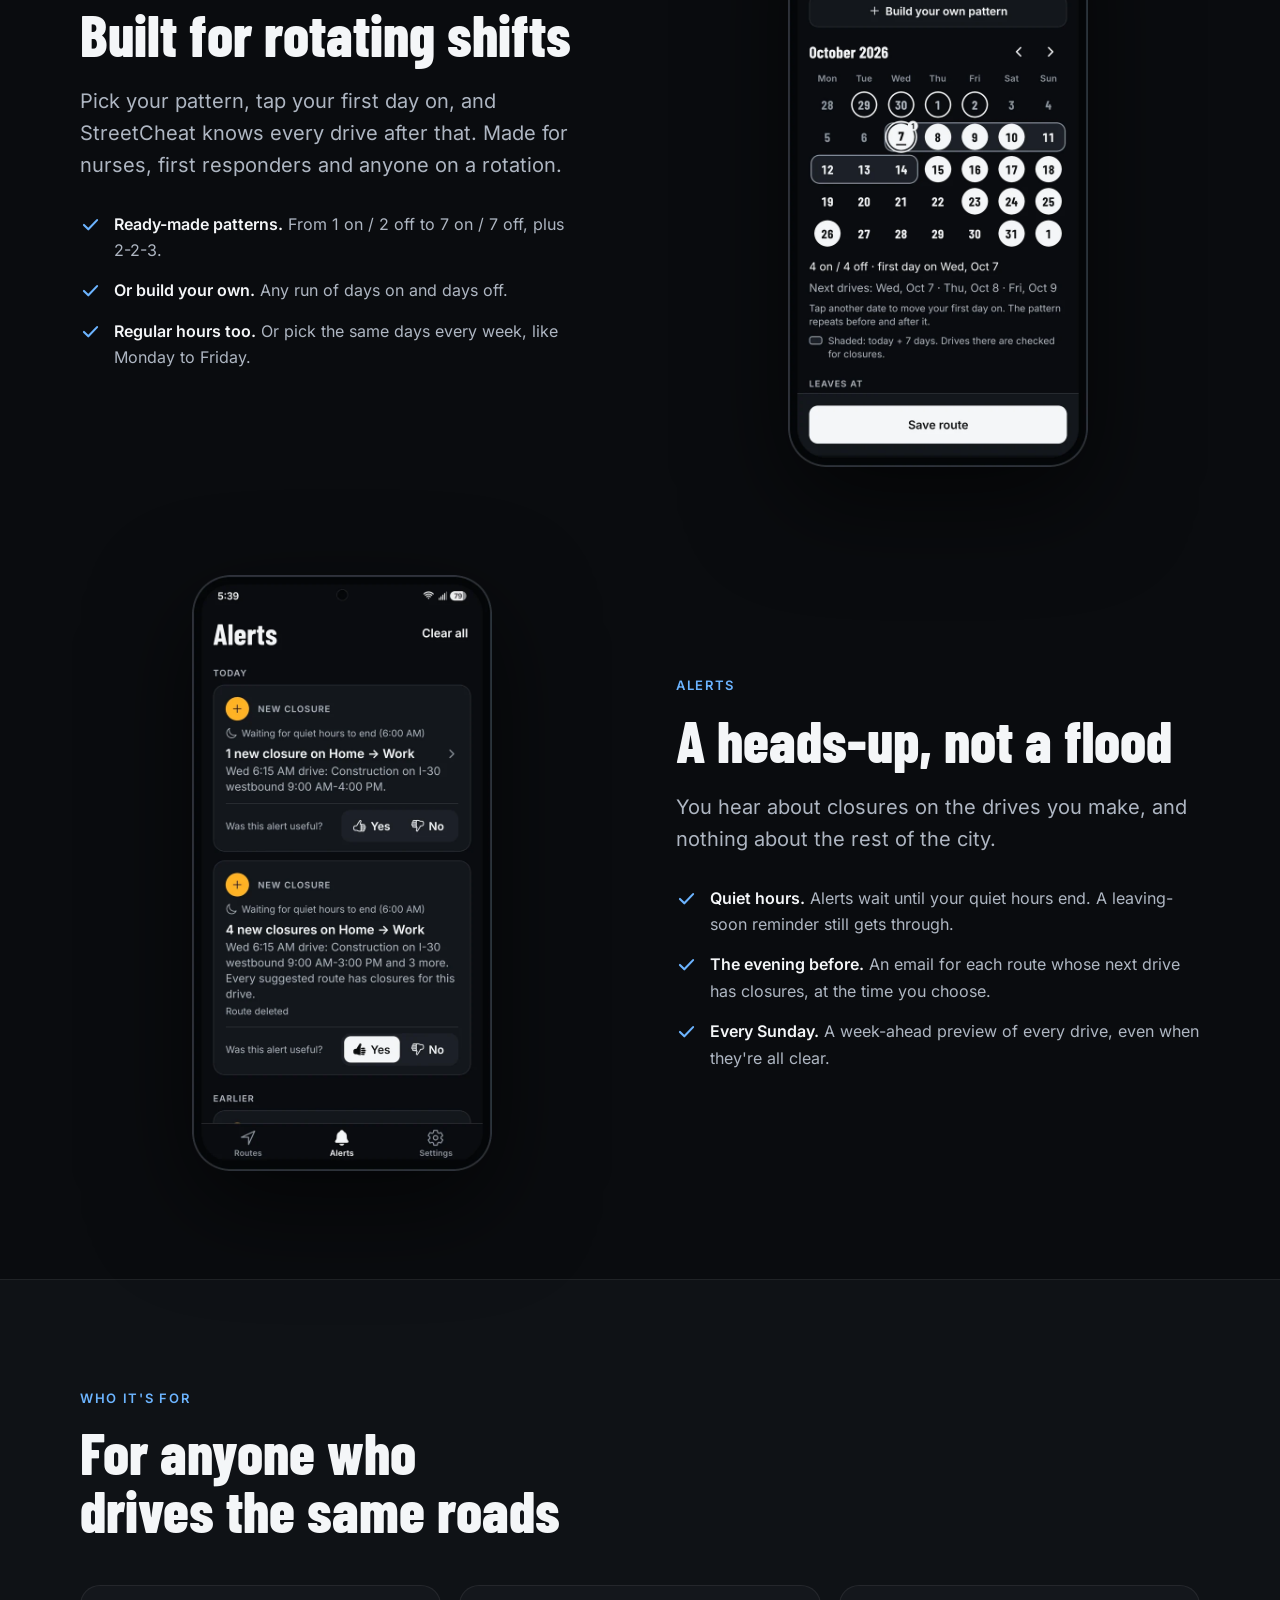
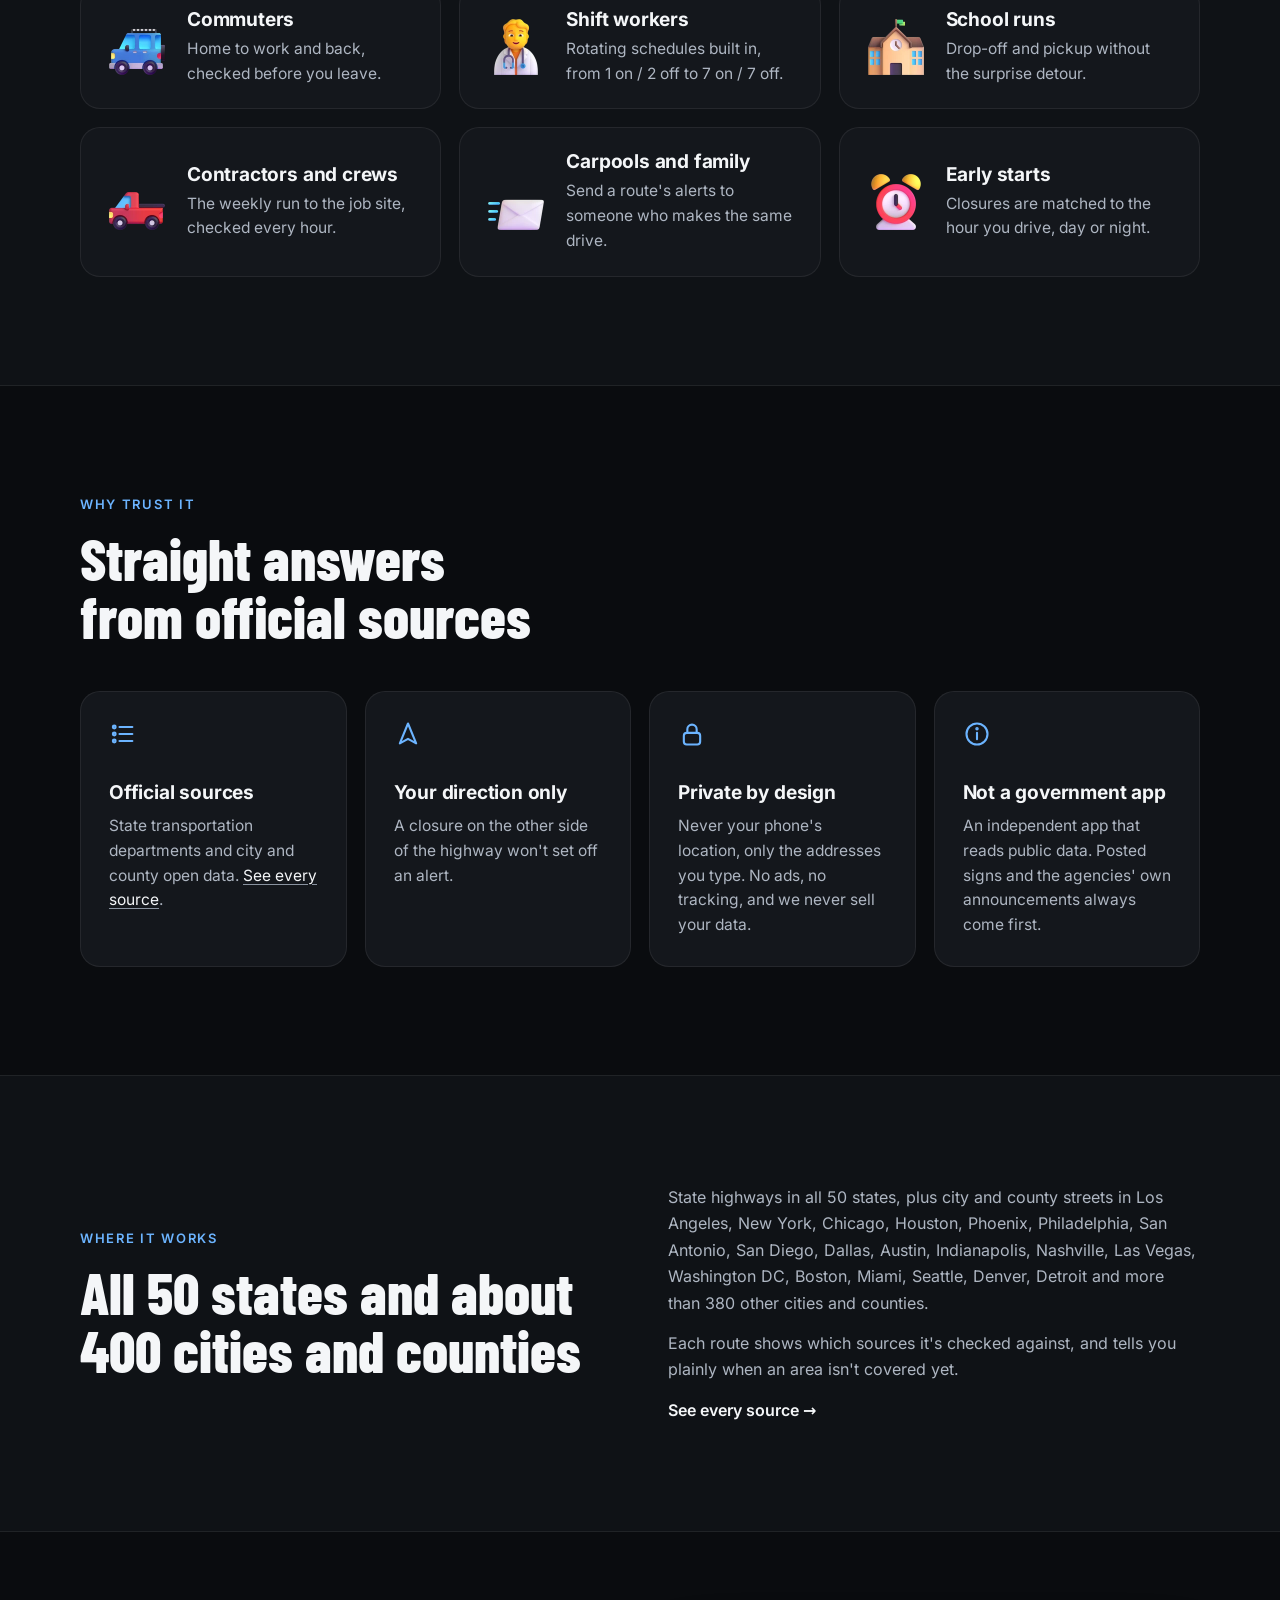
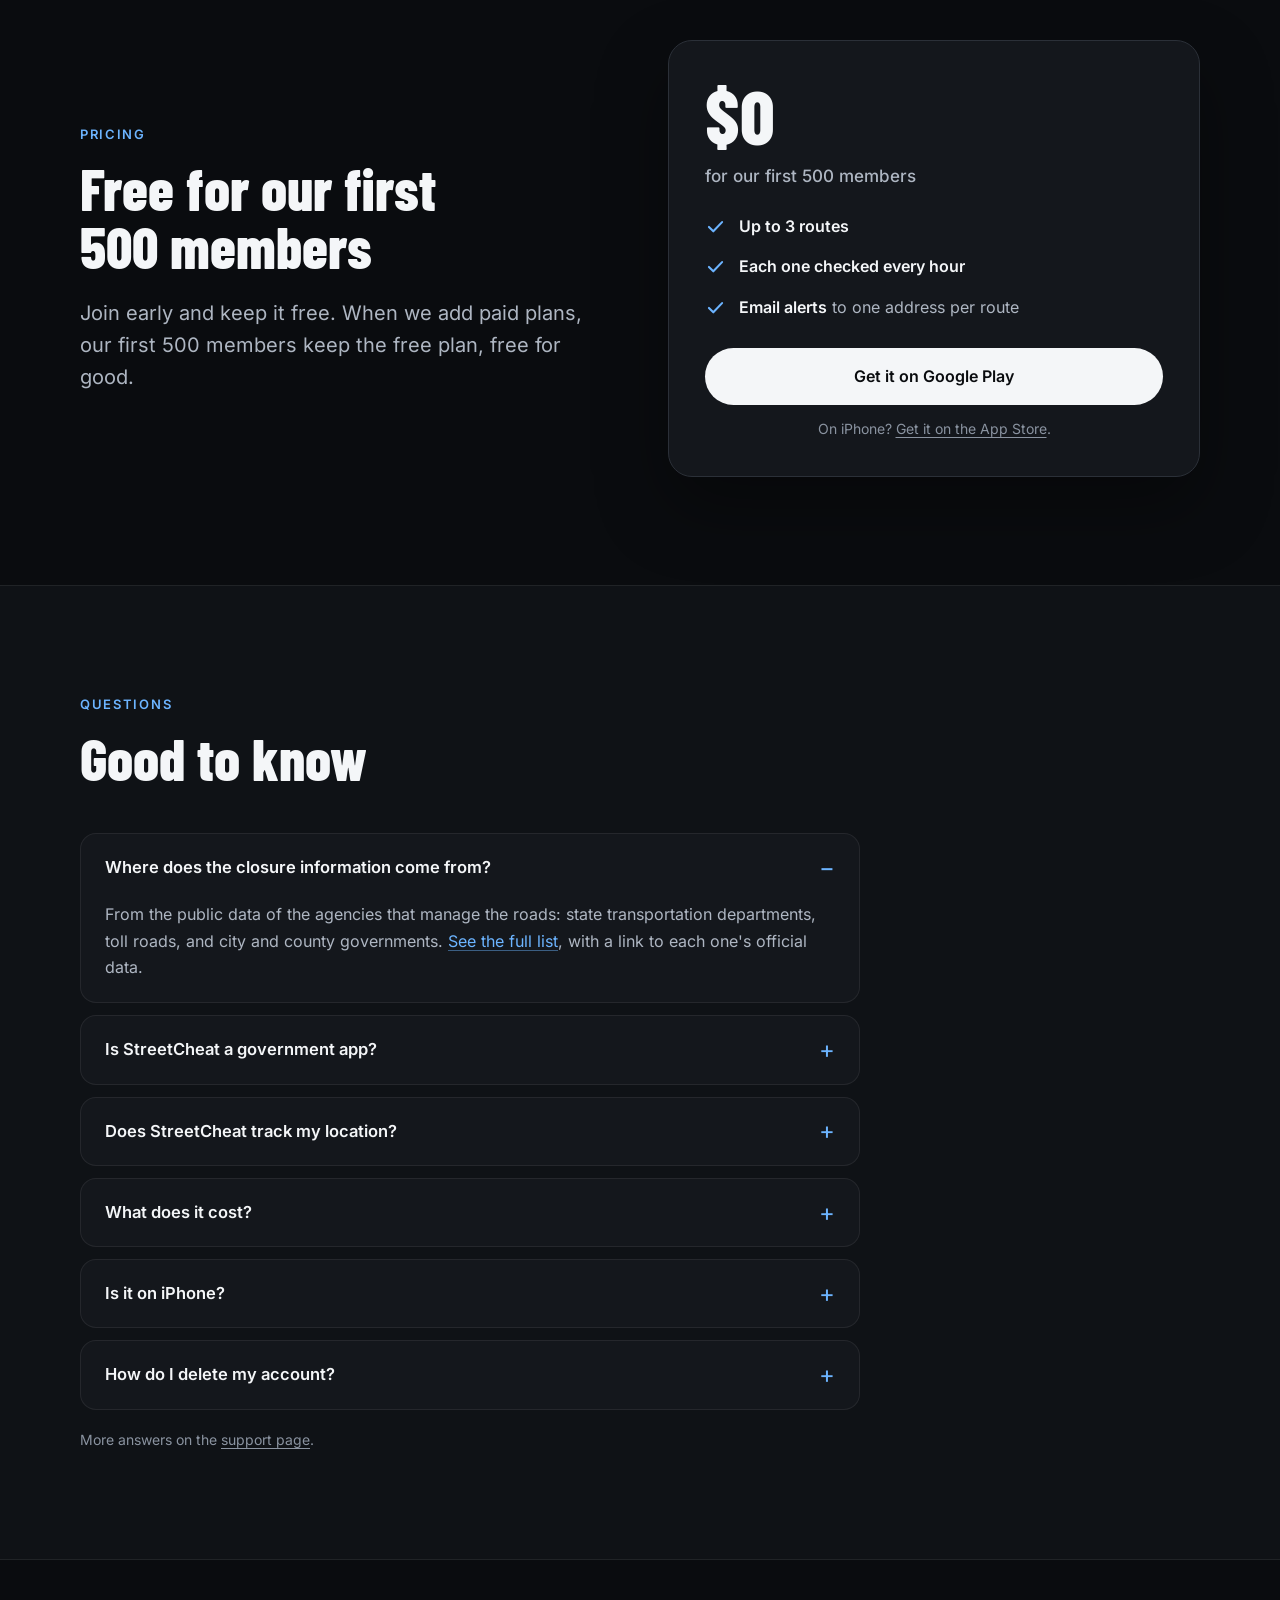
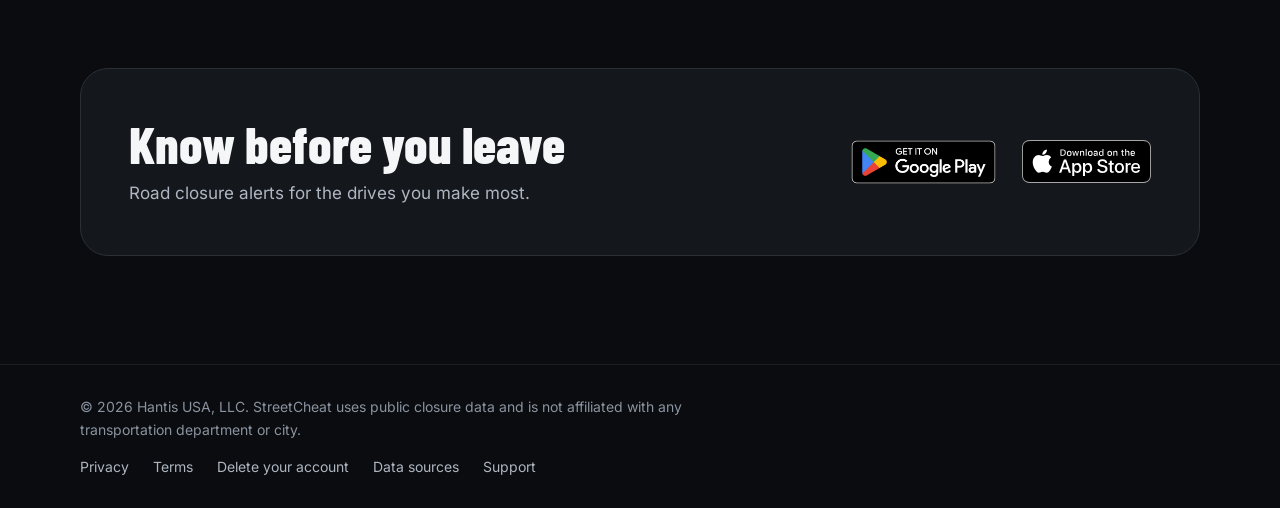
==== commit d947f793: "The top bar says "Get the app": the App Store on an iPhone or iPad, Google Play on Android, and the " ====
--- a/index.html
+++ b/index.html
@@ -34,8 +34,8 @@
       <a class="page-link" href="/#pricing">Pricing</a>
       <a href="/support/">Support</a>
     </nav>
-    <details class="menu"><summary>Menu</summary><nav aria-label="Menu"><a href="/#how">How it works</a><a href="/#features">Features</a><a href="/#pricing">Pricing</a><a href="/support/">Support</a><a href="/sources/">Data sources</a><a href="https://play.google.com/store/apps/details?id=com.streetcheat.app">Get the Android app</a></nav></details>
-    <a class="btn" href="https://play.google.com/store/apps/details?id=com.streetcheat.app">Get the Android app</a>
+    <details class="menu"><summary>Menu</summary><nav aria-label="Menu"><a href="/#how">How it works</a><a href="/#features">Features</a><a href="/#pricing">Pricing</a><a href="/support/">Support</a><a href="/sources/">Data sources</a><a href="/#download" data-get-app>Get the app</a></nav></details>
+    <a class="btn" href="/#download" data-get-app>Get the app</a>
   </div>
 </header>
 
@@ -298,7 +298,7 @@
     </div>
   </section>
 
-  <section class="section">
+  <section class="section" id="download">
     <div class="wrap">
       <div class="cta-card">
         <div>
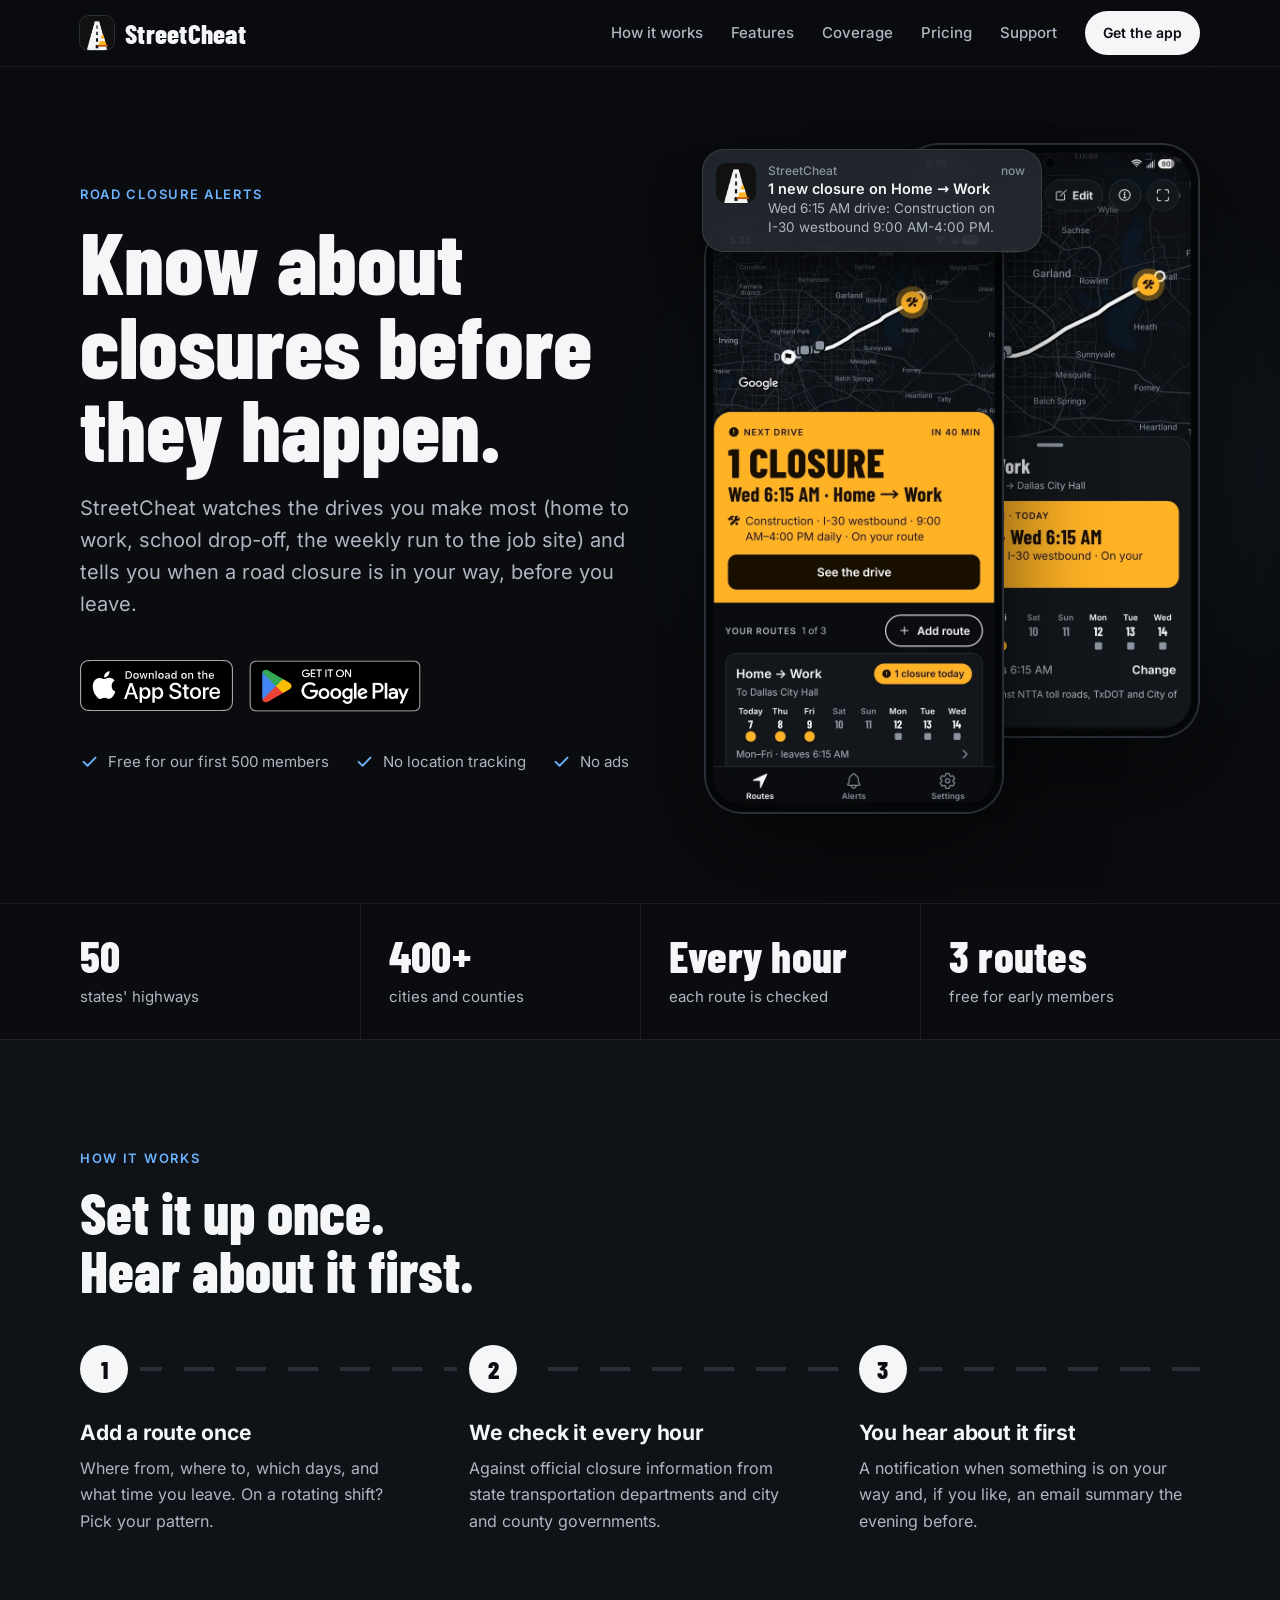
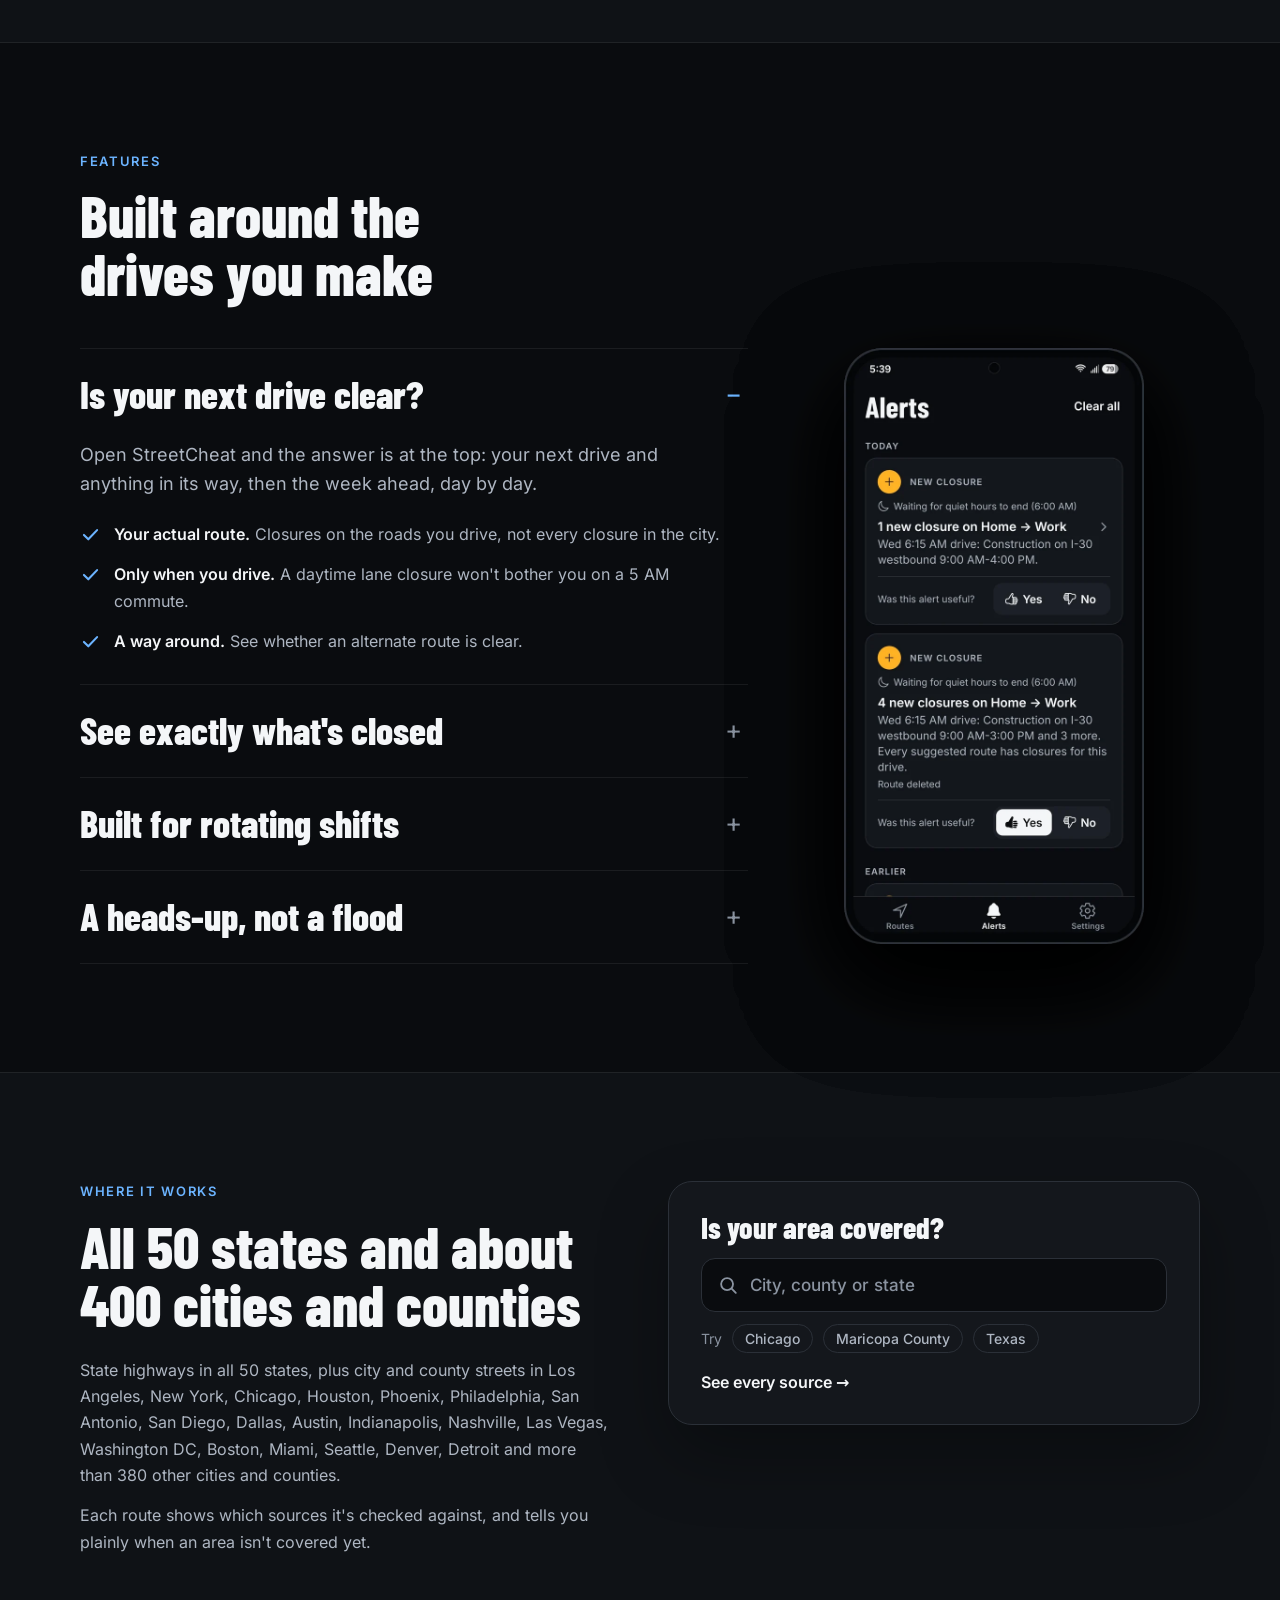
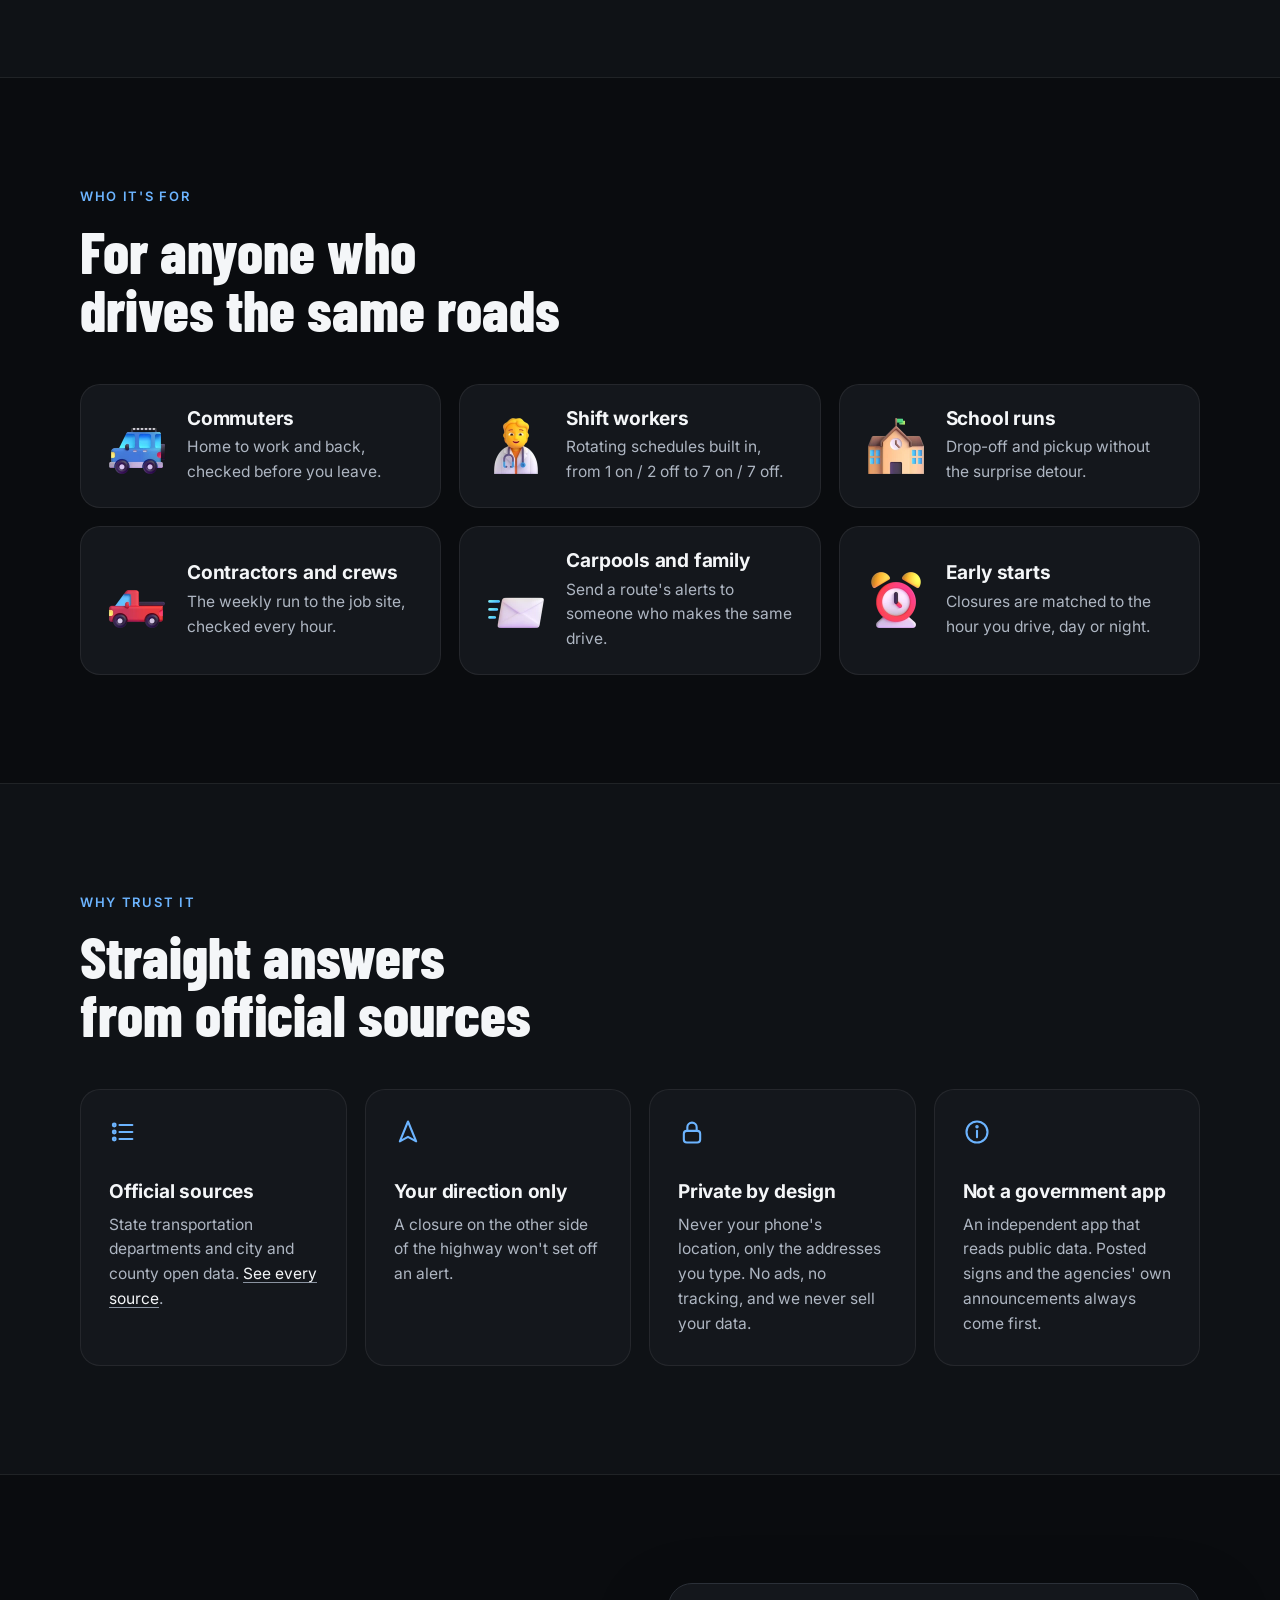
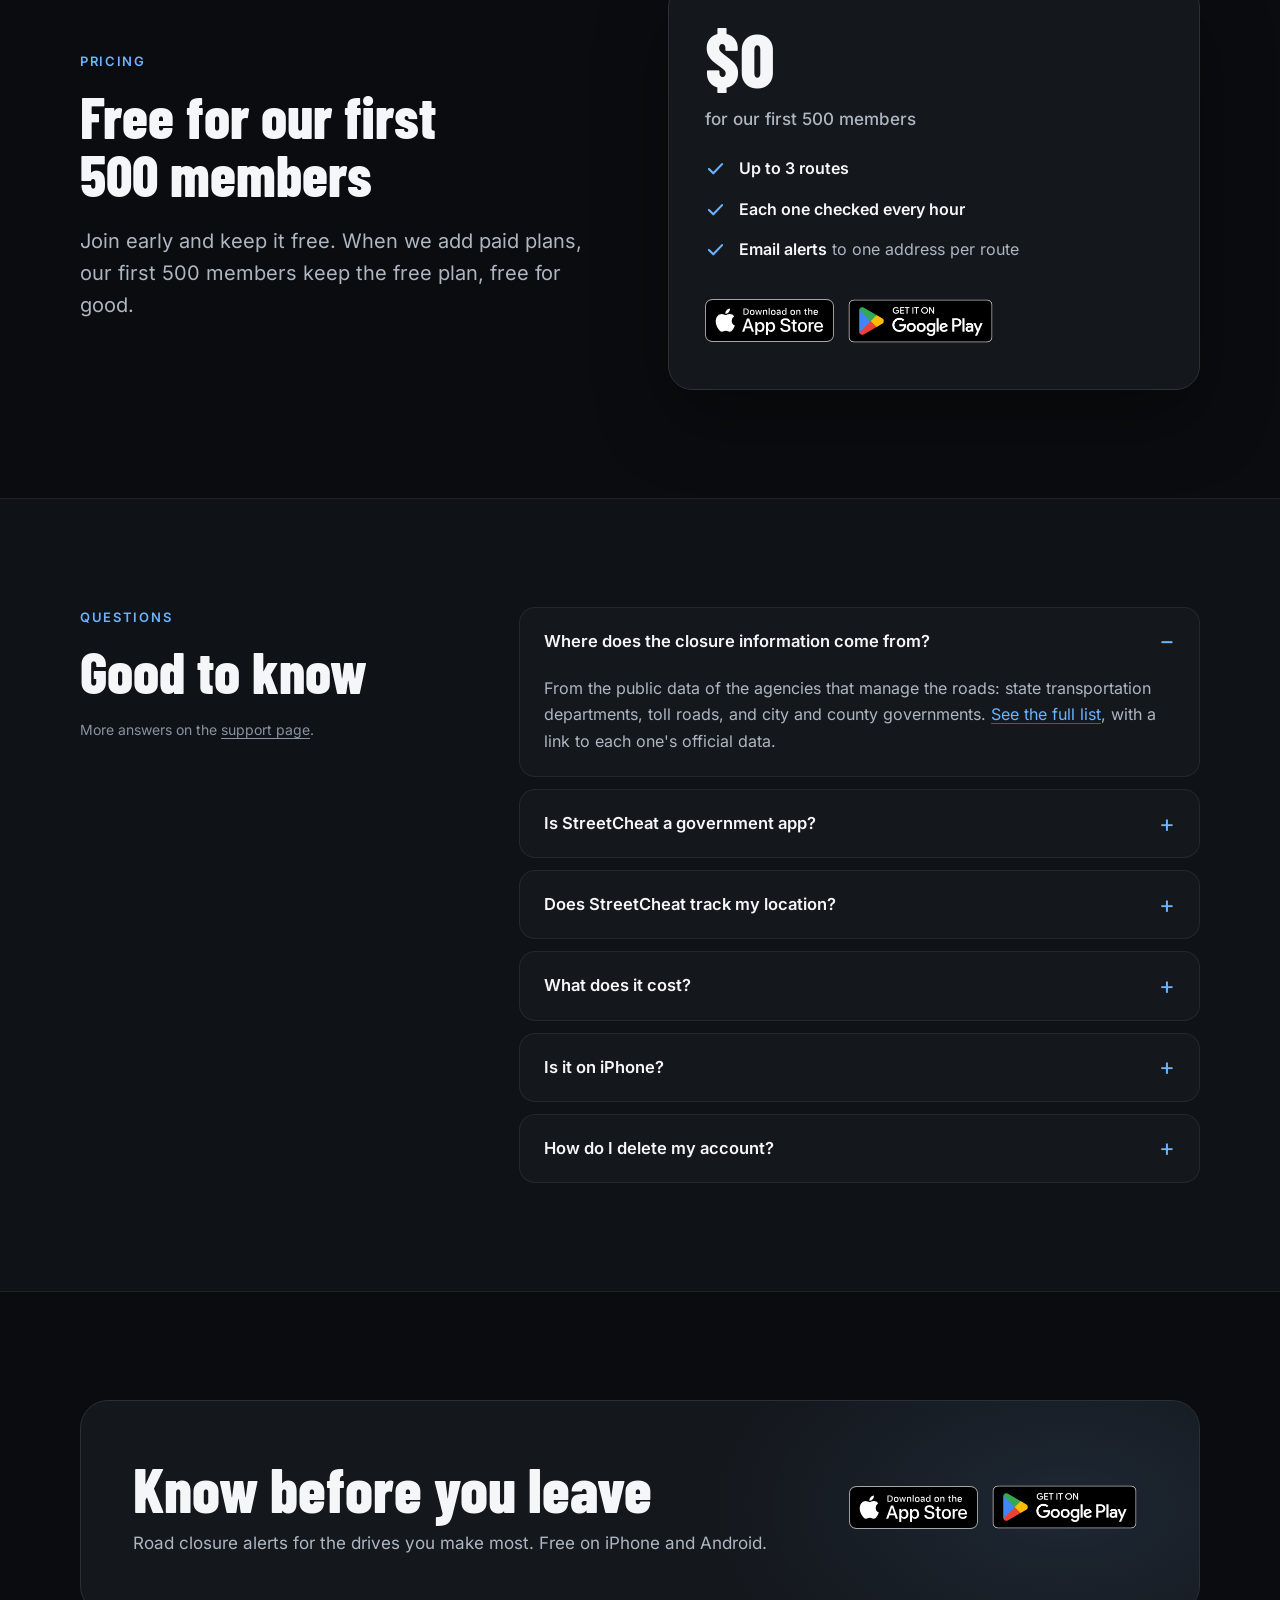
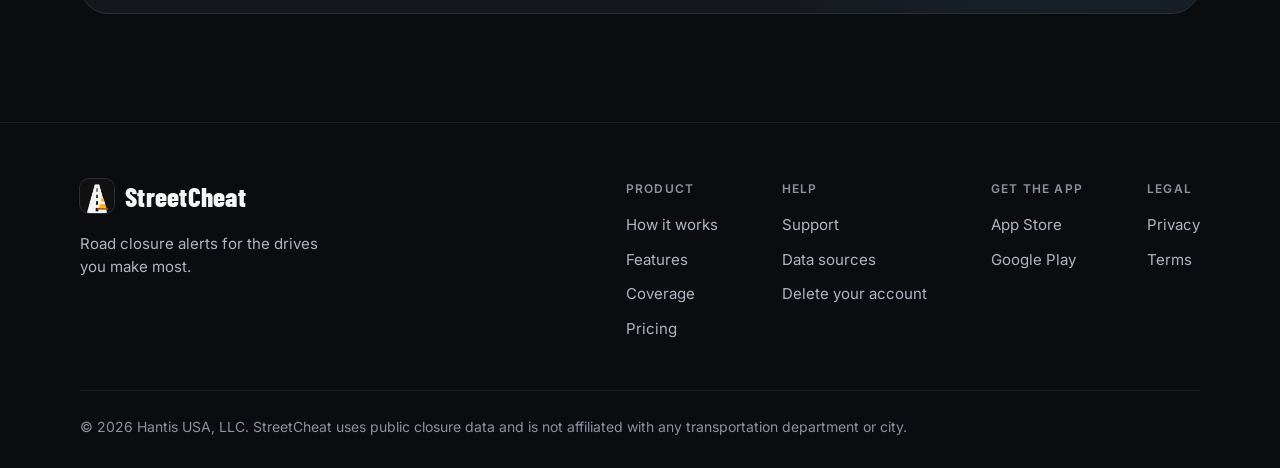
==== commit 9886e474: "streetcheat.com rebuilt: a notification on the hero, a facts strip, one-phone feature tabs, an "Is y" ====
--- a/index.html
+++ b/index.html
@@ -5,10 +5,12 @@
 <meta name="viewport" content="width=device-width, initial-scale=1, viewport-fit=cover">
 <meta http-equiv="Content-Security-Policy" content="default-src 'self'; img-src 'self' data: https://*.google-analytics.com https://*.googletagmanager.com; style-src 'self'; script-src 'self' https://*.googletagmanager.com; font-src 'self'; connect-src 'self' https://*.google-analytics.com https://*.analytics.google.com https://*.googletagmanager.com; base-uri 'self'; form-action 'self'; object-src 'none'; upgrade-insecure-requests">
 <title>StreetCheat: road closure alerts for the drives you make most</title>
-<meta name="description" content="StreetCheat watches the drives you make most and tells you when a road closure is in your way, before you leave.">
+<meta name="description" content="StreetCheat watches the drives you make most and tells you when a road closure is in your way, before you leave. On iPhone and Android.">
 <link rel="canonical" href="https://streetcheat.com/">
 <meta name="theme-color" content="#0A0C0F">
+<meta name="apple-itunes-app" content="app-id=6816572317">
 <meta property="og:type" content="website">
+<meta property="og:site_name" content="StreetCheat">
 <meta property="og:url" content="https://streetcheat.com/">
 <meta property="og:title" content="StreetCheat: know about closures before they happen">
 <meta property="og:description" content="StreetCheat watches the drives you make most and tells you when a road closure is in your way, before you leave.">
@@ -23,6 +25,25 @@
 <link rel="stylesheet" href="/styles.css">
 <script async src="https://www.googletagmanager.com/gtag/js?id=G-4PGCED93CX"></script>
 <script src="/analytics.js"></script>
+<script type="application/ld+json">
+{
+  "@context": "https://schema.org",
+  "@type": "MobileApplication",
+  "name": "StreetCheat: Road Closures",
+  "alternateName": "StreetCheat",
+  "url": "https://streetcheat.com/",
+  "image": "https://streetcheat.com/icon.png",
+  "description": "StreetCheat watches the drives you make most and tells you when a road closure is in your way, before you leave.",
+  "applicationCategory": "NavigationApplication",
+  "operatingSystem": "iOS, Android",
+  "installUrl": [
+    "https://apps.apple.com/us/app/streetcheat-road-closures/id6816572317",
+    "https://play.google.com/store/apps/details?id=com.streetcheat.app"
+  ],
+  "offers": { "@type": "Offer", "price": "0", "priceCurrency": "USD" },
+  "publisher": { "@type": "Organization", "name": "Hantis USA, LLC", "url": "https://streetcheat.com/" }
+}
+</script>
 </head>
 <body>
 <header class="topbar">
@@ -31,10 +52,11 @@
     <nav aria-label="Main">
       <a class="page-link" href="/#how">How it works</a>
       <a class="page-link" href="/#features">Features</a>
+      <a class="page-link" href="/#where">Coverage</a>
       <a class="page-link" href="/#pricing">Pricing</a>
       <a href="/support/">Support</a>
     </nav>
-    <details class="menu"><summary>Menu</summary><nav aria-label="Menu"><a href="/#how">How it works</a><a href="/#features">Features</a><a href="/#pricing">Pricing</a><a href="/support/">Support</a><a href="/sources/">Data sources</a><a href="/#download" data-get-app>Get the app</a></nav></details>
+    <details class="menu"><summary>Menu</summary><nav aria-label="Menu"><a href="/#how">How it works</a><a href="/#features">Features</a><a href="/#where">Coverage</a><a href="/#pricing">Pricing</a><a href="/support/">Support</a><a href="/sources/">Data sources</a><a href="/#download" data-get-app>Get the app</a></nav></details>
     <a class="btn" href="/#download" data-get-app>Get the app</a>
   </div>
 </header>
@@ -47,19 +69,39 @@
         <h1>Know about closures before they happen.</h1>
         <p class="lede">StreetCheat watches the drives you make most (home to work, school drop-off, the weekly run to the job site) and tells you when a road closure is in your way, before you leave.</p>
         <div class="cta-row">
+          <a class="app-badge" href="https://apps.apple.com/us/app/streetcheat-road-closures/id6816572317"><img src="/images/app-store-badge.svg" alt="Download on the App Store" width="120" height="40"></a>
           <a class="play-badge" href="https://play.google.com/store/apps/details?id=com.streetcheat.app"><img src="/images/google-play-badge.png" alt="Get it on Google Play" width="646" height="250"></a>
-          <a class="app-badge" href="https://apps.apple.com/us/app/streetcheat-road-closures/id6816572317"><img src="/images/app-store-badge.svg" alt="Download on the App Store" width="120" height="40"></a>
         </div>
         <ul class="ticks row">
           <li>Free for our first 500 members</li>
-          <li>All 50 states</li>
-          <li>Rotating shifts</li>
+          <li>No location tracking</li>
+          <li>No ads</li>
         </ul>
       </div>
       <div class="hero-phones">
         <img class="phone back" src="/images/phone-route.webp" width="640" height="1270" alt="StreetCheat's route screen: the drive from home to work on a map, a closure marked on it, and the next drive, Wednesday at 6:15 AM, with 1 closure.">
         <img class="phone front" src="/images/phone-home.webp" width="640" height="1270" alt="StreetCheat's home screen: next drive in 40 minutes, 1 closure, Wednesday 6:15 AM, Home to Work, construction on I-30 westbound.">
-      </div>
+        <!-- the app's own wording for a new-closure notification (alert.py, build_push) -->
+        <div class="notif" role="img" aria-label="A StreetCheat notification: 1 new closure on Home to Work. Wed 6:15 AM drive: Construction on I-30 westbound, 9:00 AM to 4:00 PM.">
+          <img src="/icon.png" alt="" width="40" height="40">
+          <div>
+            <p class="notif-meta"><span>StreetCheat</span><span>now</span></p>
+            <p class="notif-title">1 new closure on <span class="nw">Home &rarr; Work</span></p>
+            <p class="notif-body">Wed 6:15 AM drive: Construction on <span class="nw">I-30</span> westbound <span class="nw">9:00 AM-4:00 PM.</span></p>
+          </div>
+        </div>
+      </div>
+    </div>
+  </section>
+
+  <section class="stats" aria-label="StreetCheat at a glance">
+    <div class="wrap">
+      <ul>
+        <li><strong>50</strong><span>states' highways</span></li>
+        <li><strong>400+</strong><span>cities and counties</span></li>
+        <li><strong>Every hour</strong><span>each route is checked</span></li>
+        <li><strong>3 routes</strong><span>free for early members</span></li>
+      </ul>
     </div>
   </section>
 
@@ -69,99 +111,135 @@
         <p class="eyebrow">How it works</p>
         <h2>Set it up once. Hear about it first.</h2>
       </div>
-      <div class="cards three">
-        <div class="card">
-          <span class="num">1</span>
+      <ol class="steps">
+        <li>
+          <span class="num" aria-hidden="true">1</span>
           <h3>Add a route once</h3>
           <p>Where from, where to, which days, and what time you leave. On a rotating shift? Pick your pattern.</p>
-        </div>
-        <div class="card">
-          <span class="num">2</span>
+        </li>
+        <li>
+          <span class="num" aria-hidden="true">2</span>
           <h3>We check it every hour</h3>
           <p>Against official closure information from state transportation departments and city and county governments.</p>
-        </div>
-        <div class="card">
-          <span class="num">3</span>
+        </li>
+        <li>
+          <span class="num" aria-hidden="true">3</span>
           <h3>You hear about it first</h3>
           <p>A notification when something is on your way and, if you like, an email summary the evening before.</p>
-        </div>
-      </div>
-    </div>
-  </section>
-
-  <section class="section feature" id="features">
-    <div class="wrap">
+        </li>
+      </ol>
+    </div>
+  </section>
+
+  <section class="section" id="features">
+    <div class="wrap">
+      <div class="section-head">
+        <p class="eyebrow">Features</p>
+        <h2>Built around the drives you make</h2>
+      </div>
+      <!-- One phone, four screens: on a computer the chosen feature's screen shows beside the list (radio buttons
+           and CSS, no script); on a phone each feature simply sits above its own screen. -->
+      <div class="tabs" role="radiogroup" aria-label="Features">
+        <article class="tab">
+          <input type="radio" name="feature" id="feature-drive" checked>
+          <div class="tab-text">
+            <h3><label for="feature-drive">Is your next drive clear?</label></h3>
+            <div class="tab-body"><div>
+              <p>Open StreetCheat and the answer is at the top: your next drive and anything in its way, then the week ahead, day by day.</p>
+              <ul class="ticks">
+                <li><strong>Your actual route.</strong> Closures on the roads you drive, not every closure in the city.</li>
+                <li><strong>Only when you drive.</strong> A daytime lane closure won't bother you on a 5 AM commute.</li>
+                <li><strong>A way around.</strong> See whether an alternate route is clear.</li>
+              </ul>
+            </div></div>
+          </div>
+          <div class="shot">
+            <img class="phone" src="/images/phone-week.webp" width="640" height="1270" loading="lazy" alt="A route in StreetCheat: Home to Work, the next drive today at 6:15 AM with 1 closure, and today plus 7 days with a dot under each day that has a closure.">
+          </div>
+        </article>
+
+        <article class="tab">
+          <input type="radio" name="feature" id="feature-closure">
+          <div class="tab-text">
+            <h3><label for="feature-closure">See exactly what's closed</label></h3>
+            <div class="tab-body"><div>
+              <p>Tap a closure for what it is, which direction, and the days and hours it's in place, with the agency's own notes word for word.</p>
+              <ul class="ticks">
+                <li><strong>Straight from the source.</strong> State transportation departments and city and county open data. <a href="/sources/">See every source</a>.</li>
+                <li><strong>A reminder before you leave.</strong> One tap, and StreetCheat nudges you before that drive.</li>
+                <li><strong>Word when it changes.</strong> Hear when a closure on your drive changes or clears.</li>
+              </ul>
+            </div></div>
+          </div>
+          <div class="shot">
+            <img class="phone" src="/images/phone-closure.webp" width="640" height="1270" loading="lazy" alt="A closure in StreetCheat: construction on I-30 westbound, one lane, 9:00 AM to 4:00 PM daily from Wednesday to Saturday, with the agency's own description.">
+          </div>
+        </article>
+
+        <article class="tab">
+          <input type="radio" name="feature" id="feature-shifts">
+          <div class="tab-text">
+            <h3><label for="feature-shifts">Built for rotating shifts</label></h3>
+            <div class="tab-body"><div>
+              <p>Pick your pattern, tap your first day on, and StreetCheat knows every drive after that. Made for nurses, first responders and anyone on a rotation.</p>
+              <ul class="ticks">
+                <li><strong>Ready-made patterns.</strong> From <span class="nw">1 on / 2 off</span> to <span class="nw">7 on / 7 off</span>, plus <span class="nw">2-2-3</span>.</li>
+                <li><strong>Or build your own.</strong> Any run of days on and days off.</li>
+                <li><strong>Regular hours too.</strong> Or pick the same days every week, like Monday to Friday.</li>
+              </ul>
+            </div></div>
+          </div>
+          <div class="shot">
+            <img class="phone" src="/images/phone-shift.webp" width="640" height="1270" loading="lazy" alt="Adding a route in StreetCheat: a 4 on / 4 off shift pattern on an October calendar, with the next drives listed underneath.">
+          </div>
+        </article>
+
+        <article class="tab">
+          <input type="radio" name="feature" id="feature-alerts">
+          <div class="tab-text">
+            <h3><label for="feature-alerts">A heads-up, not a flood</label></h3>
+            <div class="tab-body"><div>
+              <p>You hear about closures on the drives you make, and nothing about the rest of the city.</p>
+              <ul class="ticks">
+                <li><strong>Quiet hours.</strong> Alerts wait until your quiet hours end. A leaving-soon reminder still gets through.</li>
+                <li><strong>The evening before.</strong> An email for each route whose next drive has closures, at the time you choose.</li>
+                <li><strong>Every Sunday.</strong> A week-ahead preview of every drive, even when they're all clear.</li>
+              </ul>
+            </div></div>
+          </div>
+          <div class="shot">
+            <img class="phone" src="/images/phone-alerts.webp" width="640" height="1270" loading="lazy" alt="StreetCheat's Alerts tab: a new closure on Home to Work, waiting for quiet hours to end, with a question asking whether the alert was useful.">
+          </div>
+        </article>
+      </div>
+    </div>
+  </section>
+
+  <section class="section band" id="where">
+    <div class="wrap split top">
       <div>
-        <p class="eyebrow">Your next drive</p>
-        <h2>Is your next drive clear?</h2>
-        <p class="lede">Open StreetCheat and the answer is at the top: your next drive and anything in its way, then the week ahead, day by day.</p>
-        <ul class="ticks">
-          <li><strong>Your actual route.</strong> Closures on the roads you drive, not every closure in the city.</li>
-          <li><strong>Only when you drive.</strong> A daytime lane closure won't bother you on a 5 AM commute.</li>
-          <li><strong>A way around.</strong> See whether an alternate route is clear.</li>
-        </ul>
-      </div>
-      <div class="shot">
-        <img class="phone" src="/images/phone-week.webp" width="640" height="1270" loading="lazy" alt="A route in StreetCheat: Home to Work, the next drive today at 6:15 AM with 1 closure, and today plus 7 days with a dot under each day that has a closure.">
-      </div>
-    </div>
-  </section>
-
-  <section class="section feature flip">
-    <div class="wrap">
-      <div>
-        <p class="eyebrow">Closure details</p>
-        <h2>See exactly what's closed</h2>
-        <p class="lede">Tap a closure for what it is, which direction, and the days and hours it's in place, with the agency's own notes word for word.</p>
-        <ul class="ticks">
-          <li><strong>Straight from the source.</strong> State transportation departments and city and county open data. <a href="/sources/">See every source</a>.</li>
-          <li><strong>A reminder before you leave.</strong> One tap, and StreetCheat nudges you before that drive.</li>
-          <li><strong>Word when it changes.</strong> Hear when a closure on your drive changes or clears.</li>
-        </ul>
-      </div>
-      <div class="shot">
-        <img class="phone" src="/images/phone-closure.webp" width="640" height="1270" loading="lazy" alt="A closure in StreetCheat: construction on I-30 westbound, one lane, 9:00 AM to 4:00 PM daily from Wednesday to Saturday, with the agency's own description.">
-      </div>
-    </div>
-  </section>
-
-  <section class="section feature">
-    <div class="wrap">
-      <div>
-        <p class="eyebrow">Shift work</p>
-        <h2>Built for rotating shifts</h2>
-        <p class="lede">Pick your pattern, tap your first day on, and StreetCheat knows every drive after that. Made for nurses, first responders and anyone on a rotation.</p>
-        <ul class="ticks">
-          <li><strong>Ready-made patterns.</strong> From <span class="nw">1 on / 2 off</span> to <span class="nw">7 on / 7 off</span>, plus <span class="nw">2-2-3</span>.</li>
-          <li><strong>Or build your own.</strong> Any run of days on and days off.</li>
-          <li><strong>Regular hours too.</strong> Or pick the same days every week, like Monday to Friday.</li>
-        </ul>
-      </div>
-      <div class="shot">
-        <img class="phone" src="/images/phone-shift.webp" width="640" height="1270" loading="lazy" alt="Adding a route in StreetCheat: a 4 on / 4 off shift pattern on an October calendar, with the next drives listed underneath.">
-      </div>
-    </div>
-  </section>
-
-  <section class="section feature flip">
-    <div class="wrap">
-      <div>
-        <p class="eyebrow">Alerts</p>
-        <h2>A heads-up, not a flood</h2>
-        <p class="lede">You hear about closures on the drives you make, and nothing about the rest of the city.</p>
-        <ul class="ticks">
-          <li><strong>Quiet hours.</strong> Alerts wait until your quiet hours end. A leaving-soon reminder still gets through.</li>
-          <li><strong>The evening before.</strong> An email for each route whose next drive has closures, at the time you choose.</li>
-          <li><strong>Every Sunday.</strong> A week-ahead preview of every drive, even when they're all clear.</li>
-        </ul>
-      </div>
-      <div class="shot">
-        <img class="phone" src="/images/phone-alerts.webp" width="640" height="1270" loading="lazy" alt="StreetCheat's Alerts tab: a new closure on Home to Work, waiting for quiet hours to end, with a question asking whether the alert was useful.">
-      </div>
-    </div>
-  </section>
-
-  <section class="section band">
+        <p class="eyebrow">Where it works</p>
+        <h2>All 50 states and about 400 cities and counties</h2>
+        <div class="prose">
+          <p>State highways in all 50 states, plus city and county streets in Los Angeles, New York, Chicago, Houston, Phoenix, Philadelphia, San Antonio, San Diego, Dallas, Austin, Indianapolis, Nashville, Las Vegas, Washington DC, Boston, Miami, Seattle, Denver, Detroit and more than 380 other cities and counties.</p>
+          <p>Each route shows which sources it's checked against, and tells you plainly when an area isn't covered yet.</p>
+        </div>
+      </div>
+      <!-- The search reads /coverage.json, which make_sources_page.py writes from the same list as the Data sources
+           page. Without scripts the box stays hidden and the link below it is the way in. -->
+      <div class="checker" data-coverage>
+        <div class="checker-search" hidden>
+          <label for="coverage-q">Is your area covered?</label>
+          <input id="coverage-q" type="search" placeholder="City, county or state" autocomplete="off" autocapitalize="words" spellcheck="false" enterkeyhint="search">
+          <p class="checker-try">Try <button type="button" data-try="Chicago">Chicago</button> <button type="button" data-try="Maricopa County">Maricopa County</button> <button type="button" data-try="Texas">Texas</button></p>
+          <div class="checker-results" data-results aria-live="polite"></div>
+        </div>
+        <a class="more" href="/sources/">See every source &rarr;</a>
+      </div>
+    </div>
+  </section>
+
+  <section class="section">
     <div class="wrap">
       <div class="section-head">
         <p class="eyebrow">Who it's for</p>
@@ -170,34 +248,34 @@
       <!-- Illustrations: Fluent Emoji, MIT License, (c) Microsoft Corporation (see /images/LICENSE-fluentui-emoji.txt) -->
       <div class="cards who">
         <div class="card">
-          <img src="/images/who-commute.webp" width="64" height="64" alt="">
+          <img src="/images/who-commute.webp" width="64" height="64" loading="lazy" alt="">
           <div><h3>Commuters</h3><p>Home to work and back, checked before you leave.</p></div>
         </div>
         <div class="card">
-          <img src="/images/who-shifts.webp" width="64" height="64" alt="">
+          <img src="/images/who-shifts.webp" width="64" height="64" loading="lazy" alt="">
           <div><h3>Shift workers</h3><p>Rotating schedules built in, from <span class="nw">1 on / 2 off</span> to <span class="nw">7 on / 7 off</span>.</p></div>
         </div>
         <div class="card">
-          <img src="/images/who-school.webp" width="64" height="64" alt="">
+          <img src="/images/who-school.webp" width="64" height="64" loading="lazy" alt="">
           <div><h3>School runs</h3><p>Drop-off and pickup without the surprise detour.</p></div>
         </div>
         <div class="card">
-          <img src="/images/who-crews.webp" width="64" height="64" alt="">
+          <img src="/images/who-crews.webp" width="64" height="64" loading="lazy" alt="">
           <div><h3>Contractors and crews</h3><p>The weekly run to the job site, checked every hour.</p></div>
         </div>
         <div class="card">
-          <img src="/images/who-share.webp" width="64" height="64" alt="">
+          <img src="/images/who-share.webp" width="64" height="64" loading="lazy" alt="">
           <div><h3>Carpools and family</h3><p>Send a route's alerts to someone who makes the same drive.</p></div>
         </div>
         <div class="card">
-          <img src="/images/who-early.webp" width="64" height="64" alt="">
+          <img src="/images/who-early.webp" width="64" height="64" loading="lazy" alt="">
           <div><h3>Early starts</h3><p>Closures are matched to the hour you drive, day or night.</p></div>
         </div>
       </div>
     </div>
   </section>
 
-  <section class="section">
+  <section class="section band">
     <div class="wrap">
       <div class="section-head">
         <p class="eyebrow">Why trust it</p>
@@ -224,20 +302,6 @@
           <h3>Not a government app</h3>
           <p>An independent app that reads public data. Posted signs and the agencies' own announcements always come first.</p>
         </div>
-      </div>
-    </div>
-  </section>
-
-  <section class="section band" id="where">
-    <div class="wrap split">
-      <div>
-        <p class="eyebrow">Where it works</p>
-        <h2>All 50 states and about 400 cities and counties</h2>
-      </div>
-      <div class="prose">
-        <p>State highways in all 50 states, plus city and county streets in Los Angeles, New York, Chicago, Houston, Phoenix, Philadelphia, San Antonio, San Diego, Dallas, Austin, Indianapolis, Nashville, Las Vegas, Washington DC, Boston, Miami, Seattle, Denver, Detroit and more than 380 other cities and counties.</p>
-        <p>Each route shows which sources it's checked against, and tells you plainly when an area isn't covered yet.</p>
-        <a class="more" href="/sources/">See every source &rarr;</a>
       </div>
     </div>
   </section>
@@ -256,17 +320,20 @@
           <li><strong>Each one checked every hour</strong></li>
           <li><strong>Email alerts</strong> to one address per route</li>
         </ul>
-        <a class="btn block" href="https://play.google.com/store/apps/details?id=com.streetcheat.app">Get it on Google Play</a>
-        <p class="fine">On iPhone? <a href="https://apps.apple.com/us/app/streetcheat-road-closures/id6816572317">Get it on the App Store</a>.</p>
+        <div class="get">
+          <a class="app-badge" href="https://apps.apple.com/us/app/streetcheat-road-closures/id6816572317"><img src="/images/app-store-badge.svg" alt="Download on the App Store" width="120" height="40"></a>
+          <a class="play-badge" href="https://play.google.com/store/apps/details?id=com.streetcheat.app"><img src="/images/google-play-badge.png" alt="Get it on Google Play" width="646" height="250"></a>
+        </div>
       </div>
     </div>
   </section>
 
   <section class="section band" id="faq">
-    <div class="wrap">
+    <div class="wrap split top">
       <div class="section-head">
         <p class="eyebrow">Questions</p>
         <h2>Good to know</h2>
+        <p class="fine">More answers on the <a href="/support/">support page</a>.</p>
       </div>
       <div class="faq">
         <details open>
@@ -294,7 +361,6 @@
           <div class="answer"><p>In the app, open <strong>Settings</strong> and tap <strong>Delete account</strong>. Without the app, email <a href="mailto:support@streetcheat.com">support@streetcheat.com</a> from the address on your account. <a href="/privacy/#delete-account">More about deleting your account</a>.</p></div>
         </details>
       </div>
-      <p class="fine">More answers on the <a href="/support/">support page</a>.</p>
     </div>
   </section>
 
@@ -303,11 +369,11 @@
       <div class="cta-card">
         <div>
           <h2>Know before you leave</h2>
-          <p>Road closure alerts for the drives you make most.</p>
+          <p>Road closure alerts for the drives you make most. Free on iPhone and Android.</p>
         </div>
         <div class="get">
+          <a class="app-badge" href="https://apps.apple.com/us/app/streetcheat-road-closures/id6816572317"><img src="/images/app-store-badge.svg" alt="Download on the App Store" width="120" height="40"></a>
           <a class="play-badge" href="https://play.google.com/store/apps/details?id=com.streetcheat.app"><img src="/images/google-play-badge.png" alt="Get it on Google Play" width="646" height="250"></a>
-          <a class="app-badge" href="https://apps.apple.com/us/app/streetcheat-road-closures/id6816572317"><img src="/images/app-store-badge.svg" alt="Download on the App Store" width="120" height="40"></a>
         </div>
       </div>
     </div>
@@ -316,14 +382,19 @@
 
 <footer class="footer">
   <div class="wrap">
-    <p>&copy; <span data-year>2026</span> Hantis USA, LLC. StreetCheat uses public closure data and is not affiliated with any transportation department or city.</p>
-    <nav aria-label="Footer">
-      <a href="/privacy/">Privacy</a>
-      <a href="/terms/">Terms</a>
-      <a href="/privacy/#delete-account">Delete your account</a>
-      <a href="/sources/">Data sources</a>
-      <a href="/support/">Support</a>
-    </nav>
+    <div class="footer-top">
+      <div class="footer-brand">
+        <a class="brand" href="/"><img src="/icon.png" alt="" width="34" height="34">StreetCheat</a>
+        <p>Road closure alerts for the drives you make most.</p>
+      </div>
+      <nav aria-label="Footer">
+        <div><p>Product</p><a href="/#how">How it works</a><a href="/#features">Features</a><a href="/#where">Coverage</a><a href="/#pricing">Pricing</a></div>
+        <div><p>Help</p><a href="/support/">Support</a><a href="/sources/">Data sources</a><a href="/privacy/#delete-account">Delete your account</a></div>
+        <div><p>Get the app</p><a href="https://apps.apple.com/us/app/streetcheat-road-closures/id6816572317">App Store</a><a href="https://play.google.com/store/apps/details?id=com.streetcheat.app">Google Play</a></div>
+        <div><p>Legal</p><a href="/privacy/">Privacy</a><a href="/terms/">Terms</a></div>
+      </nav>
+    </div>
+    <p class="footer-fine">&copy; <span data-year>2026</span> Hantis USA, LLC. StreetCheat uses public closure data and is not affiliated with any transportation department or city.</p>
   </div>
 </footer>
 <script src="/site.js" defer></script>
--- a/styles.css
+++ b/styles.css
@@ -28,6 +28,7 @@
   --text: #F4F6F8;
   --text-2: #AEB6C2;
   --muted: #8A93A0;
+  --dim: #6B7480;
   --clear: #6CB4FF;
   --clear-bg: #0F1D2E;
   --clear-line: #1F3A5C;
@@ -95,18 +96,18 @@
 .btn:hover { background: #FFFFFF; }
 .btn.block { display: flex; width: 100%; padding: 15px 22px; font-size: 16px; }
 
-/* Google's official badge; its clear space is built into the image, so the
-   negative margin lines its edge up with the text above it. */
-.play-badge { display: inline-block; margin-left: -10px; line-height: 0; border-radius: 10px; }
-.play-badge img { width: auto; height: 64px; }
-.hero .play-badge img { height: 76px; }
-.get { display: flex; flex-wrap: wrap; align-items: center; gap: 8px 16px; }
-
-/* Apple's official badge has no clear space built in, so it is sized to the
-   Google badge's visible artwork: 168 of its 250 px. */
+/* The stores' official badges, App Store first. Apple's has no clear space built in; Google's has 41 of its 250 px
+   on every side, so Apple's is sized to Google's visible artwork (168 of 250 px: the same height, as Google's
+   rules ask) and Google's is pulled in by part of its own margin. */
+.get, .cta-row { display: flex; flex-wrap: wrap; align-items: center; gap: 4px 12px; }
 .app-badge { display: inline-block; line-height: 0; border-radius: 9px; }
 .app-badge img { width: auto; height: 43px; }
+.play-badge { display: inline-block; margin-left: -8px; line-height: 0; border-radius: 10px; }
+.play-badge img { width: auto; height: 64px; }
 .hero .app-badge img { height: 51px; }
+.hero .play-badge img { height: 76px; }
+.app-badge, .play-badge { transition: transform 0.15s ease; }
+.app-badge:hover, .play-badge:hover { transform: translateY(-2px); }
 
 /* ---------- type ---------- */
 
@@ -124,19 +125,19 @@
 .ticks li { position: relative; padding-left: 34px; color: var(--text-2); }
 .ticks li::before { content: ""; position: absolute; left: 0; top: 3px; width: 21px; height: 21px; background: var(--tick) center / contain no-repeat; }
 .ticks strong { color: var(--text); font-weight: 600; }
-.ticks.row { display: flex; flex-wrap: wrap; gap: 10px 26px; margin-top: 30px; font-size: 15px; }
+.ticks.row { display: flex; flex-wrap: wrap; gap: 10px 26px; margin-top: 26px; font-size: 15px; }
 .ticks.row li { padding-left: 28px; }
 .ticks.row li::before { top: 2px; width: 19px; height: 19px; }
 
 /* ---------- home page ---------- */
 
-.hero { position: relative; overflow: hidden; padding-block: 76px 96px; }
+.hero { position: relative; overflow: hidden; padding-block: 76px 88px; }
 .hero::before {
   content: ""; position: absolute; inset: 0; pointer-events: none;
   background: radial-gradient(560px 460px at 78% 48%, rgba(108, 180, 255, 0.11), transparent 70%);
 }
 .hero .wrap { position: relative; display: grid; grid-template-columns: 1.08fr 0.92fr; gap: 40px; align-items: center; }
-.cta-row { display: flex; flex-wrap: wrap; align-items: center; gap: 8px 16px; margin-top: 28px; }
+.cta-row { margin-top: 28px; }
 
 .phone { width: 300px; filter: drop-shadow(0 34px 50px rgba(0, 0, 0, 0.6)); }
 .hero-phones { position: relative; height: 672px; }
@@ -144,20 +145,59 @@
 .hero-phones .back { right: 0; top: 0; }
 .hero-phones .front { right: 196px; top: 76px; }
 
+/* A notification as a phone's lock screen shows it, in the app's own words, over the corner of the phones. */
+.notif {
+  position: absolute; z-index: 2; right: 158px; top: 6px; width: 340px;
+  display: grid; grid-template-columns: 40px 1fr; gap: 12px; align-items: start;
+  padding: 13px 16px 14px 13px; border-radius: 22px;
+  background: rgba(40, 44, 52, 0.78);
+  -webkit-backdrop-filter: saturate(160%) blur(22px);
+  backdrop-filter: saturate(160%) blur(22px);
+  border: 1px solid rgba(255, 255, 255, 0.11);
+  box-shadow: 0 22px 46px rgba(0, 0, 0, 0.5);
+  animation: notif-in 0.75s cubic-bezier(0.2, 0.9, 0.3, 1.15) 0.55s both;
+}
+.notif img { width: 40px; height: 40px; border-radius: 10px; }
+.notif p { margin: 0; }
+.notif-meta { display: flex; justify-content: space-between; color: var(--muted); font-size: 12px; font-weight: 500; line-height: 1.35; }
+.notif-title { color: var(--text); font-size: 14.5px; font-weight: 600; line-height: 1.35; }
+.notif-body { color: var(--text-2); font-size: 13.5px; line-height: 1.4; }
+@keyframes notif-in { from { opacity: 0; transform: translateY(-18px) scale(0.96); } }
+@media (prefers-reduced-motion: reduce) { .notif { animation: none; } }
+
+/* four facts under the hero */
+.stats { border-top: 1px solid var(--hairline); }
+.stats ul { list-style: none; margin: 0; padding: 0; display: grid; grid-template-columns: repeat(4, 1fr); }
+.stats li { padding: 30px 28px 32px; border-left: 1px solid var(--hairline); }
+.stats li:first-child { padding-left: 0; border-left: 0; }
+.stats strong { display: block; font: 800 44px/1 var(--display); letter-spacing: 0.005em; }
+.stats span { display: block; margin-top: 8px; color: var(--text-2); font-size: 15px; line-height: 1.4; }
+
 .section { padding-block: 108px; }
 .band { background: var(--band); border-block: 1px solid var(--hairline); }
 .section-head { max-width: 660px; margin-bottom: 46px; }
 .section-head .lede { margin-top: 18px; }
+
+/* How it works: three numbered stops along a dashed centre line, like the icon's road */
+.steps { position: relative; list-style: none; margin: 0; padding: 0; display: grid; grid-template-columns: repeat(3, 1fr); gap: 48px; }
+.steps::before {
+  content: ""; position: absolute; left: 0; right: 0; top: 22px; height: 4px; border-radius: 2px;
+  background: repeating-linear-gradient(90deg, var(--line) 0 30px, transparent 30px 52px);
+}
+.steps li { position: relative; }
+.steps .num {
+  display: grid; place-items: center; width: 48px; height: 48px; margin-bottom: 26px; border-radius: 50%;
+  background: var(--text); color: var(--bg); font: 800 25px/1 var(--display);
+  box-shadow: 0 0 0 12px var(--band);
+}
+.steps h3 { font-size: 21px; }
+.steps p { margin: 0; max-width: 21em; color: var(--text-2); }
 
 .cards { display: grid; gap: 18px; }
 .cards.three { grid-template-columns: repeat(3, 1fr); }
 .cards.four { grid-template-columns: repeat(4, 1fr); }
 .card { background: var(--surface); border: 1px solid var(--hairline); border-radius: 20px; padding: 28px; }
 .card p { margin: 0; color: var(--text-2); font-size: 15.5px; line-height: 1.6; }
-.card .num {
-  display: grid; place-items: center; width: 38px; height: 38px; margin-bottom: 28px;
-  border-radius: 50%; background: var(--clear-bg); color: var(--clear); font-weight: 700; font-size: 15px;
-}
 .card .icon { width: 28px; height: 28px; margin-bottom: 26px; color: var(--clear); }
 .card a { color: var(--text); }
 
@@ -166,14 +206,69 @@
 .who .card img { width: 64px; height: 64px; flex: none; }
 .who .card h3 { margin-bottom: 4px; }
 
-.feature .wrap { display: grid; grid-template-columns: 1fr 1fr; gap: 72px; align-items: center; }
-.feature .shot { display: flex; justify-content: center; }
-.feature.flip .shot { order: -1; }
-.feature + .feature { padding-top: 0; }
+/* Features. The base layout (and the only one on a phone) is each feature above its own screen. */
+.tabs { display: grid; gap: 72px; }
+.tab input { display: none; }
+.tab h3 { margin: 0; font: 800 clamp(30px, 3.6vw, 38px)/1.05 var(--display); letter-spacing: 0; }
+.tab-body p { margin: 14px 0 0; max-width: 34em; color: var(--text-2); font-size: 18px; line-height: 1.6; }
+.tab-body .ticks { margin-top: 22px; }
+.tab-body a { color: var(--text); }
+.tab .shot { display: flex; justify-content: center; margin-top: 40px; }
+
+/* On a computer: the four features in a list, the chosen one open, its screen alone on the right. */
+@media (min-width: 861px) {
+  .tabs { grid-template-columns: minmax(0, 1fr) 300px; gap: 0 96px; align-items: start; padding-right: 56px; }
+  .tab { display: contents; }
+  .tab input { display: block; position: absolute; opacity: 0; pointer-events: none; }
+  .tab-text { grid-column: 1; border-top: 1px solid var(--hairline); }
+  .tab:last-child .tab-text { border-bottom: 1px solid var(--hairline); }
+  .tab label { position: relative; display: block; padding: 26px 48px 26px 0; color: var(--dim); cursor: pointer; transition: color 0.2s ease; }
+  .tab label::after { content: "+"; position: absolute; right: 6px; top: 50%; transform: translateY(-54%); color: var(--muted); font: 400 26px/1 var(--body); }
+  .tab label:hover { color: var(--text-2); }
+  .tab input:checked + .tab-text label { color: var(--text); cursor: default; }
+  .tab input:checked + .tab-text label::after { content: "\2212"; color: var(--clear); }
+  .tab input:focus-visible + .tab-text label { outline: 2px solid var(--clear); outline-offset: -2px; border-radius: 6px; }
+  .tab-body { display: grid; grid-template-rows: 0fr; visibility: hidden; transition: grid-template-rows 0.35s ease, visibility 0s 0.35s; }
+  .tab-body > div { min-height: 0; overflow: hidden; }
+  .tab-body p { margin-top: 0; }
+  .tab-body .ticks { margin-bottom: 30px; }
+  .tab input:checked + .tab-text .tab-body { grid-template-rows: 1fr; visibility: visible; transition: grid-template-rows 0.35s ease, visibility 0s; }
+  .tab .shot { grid-column: 2; grid-row: 1 / span 4; margin-top: 0; opacity: 0; visibility: hidden; transition: opacity 0.3s ease, visibility 0s 0.3s; }
+  .tab:has(input:checked) .shot { opacity: 1; visibility: visible; transition: opacity 0.3s ease, visibility 0s; }
+}
+@media (prefers-reduced-motion: reduce) { .tab-body, .tab .shot, .tab label { transition: none !important; } }
 
 .split { display: grid; grid-template-columns: 1fr 1fr; gap: 56px; align-items: center; }
+.split.top { align-items: start; }
+.prose { margin-top: 24px; }
 .prose p { margin: 0 0 14px; color: var(--text-2); }
 .nw { white-space: nowrap; }
+
+/* Is your area covered? */
+.checker { background: var(--surface); border: 1px solid var(--line); border-radius: 24px; padding: 30px 32px 28px; box-shadow: 0 30px 70px rgba(0, 0, 0, 0.3); }
+.checker label { display: block; margin-bottom: 14px; font: 800 30px/1.05 var(--display); }
+.checker input, .filter input {
+  width: 100%; height: 54px; padding: 0 18px 0 48px; border: 1px solid var(--line); border-radius: 14px;
+  background: var(--bg) url("data:image/svg+xml,%3Csvg xmlns='http://www.w3.org/2000/svg' viewBox='0 0 24 24' fill='none' stroke='%238A93A0' stroke-width='2' stroke-linecap='round'%3E%3Ccircle cx='11' cy='11' r='6.5'/%3E%3Cpath d='M16 16l4.5 4.5'/%3E%3C/svg%3E") 15px center / 22px no-repeat;
+  color: var(--text); font: 500 17px/1 var(--body); -webkit-appearance: none; appearance: none;
+}
+.checker input::placeholder, .filter input::placeholder { color: var(--muted); }
+.checker input:focus-visible, .filter input:focus-visible { outline: 2px solid var(--clear); outline-offset: 1px; border-radius: 14px; }
+.checker-try { margin: 12px 0 0; color: var(--muted); font-size: 14px; }
+.checker-try button {
+  margin-left: 6px; padding: 4px 12px; border: 1px solid var(--line); border-radius: 999px; background: none;
+  color: var(--text-2); font: 500 14px/1.4 var(--body); cursor: pointer;
+}
+.checker-try button:hover { color: var(--text); background: var(--surface-2); }
+.checker-results { margin-top: 18px; }
+.checker-results:empty { margin-top: 10px; }
+.checker-results p { margin: 0 0 10px; color: var(--text-2); font-size: 15px; line-height: 1.55; }
+.checker-results strong { color: var(--text); font-weight: 600; }
+.checker-results ul { list-style: none; margin: 0 0 12px; padding: 0; border-top: 1px solid var(--hairline); }
+.checker-results li { display: flex; justify-content: space-between; align-items: baseline; gap: 14px; padding: 10px 0 10px 30px; border-bottom: 1px solid var(--hairline); background: var(--tick) left 11px / 19px no-repeat; font-size: 15.5px; }
+.checker-results li span:first-child { color: var(--text); font-weight: 600; }
+.checker-results li span:last-child { flex: none; color: var(--muted); font-size: 14px; }
+.checker .more { display: inline-block; margin-top: 6px; }
 
 .price-card {
   background: var(--surface); border: 1px solid var(--line); border-radius: 24px; padding: 36px;
@@ -181,8 +276,7 @@
 }
 .price { margin: 0; font: 800 76px/1 var(--display); }
 .price span { display: block; margin-top: 12px; font: 500 17px/1.4 var(--body); color: var(--text-2); }
-.price-card .ticks { margin: 24px 0 28px; }
-.price-card .fine { margin-top: 12px; text-align: center; }
+.price-card .ticks { margin: 24px 0 26px; }
 .fine { margin: 18px 0 0; color: var(--muted); font-size: 14px; }
 
 .faq { display: grid; gap: 12px; max-width: 780px; }
@@ -198,22 +292,33 @@
 /* underlined, not just blue, so a link in an answer doesn't rely on color alone */
 .faq .answer a { color: var(--clear); text-decoration-color: rgba(108, 180, 255, 0.45); }
 .faq .answer a:hover { text-decoration-color: var(--clear); }
+#faq .split { grid-template-columns: 0.72fr 1.28fr; }
+#faq .section-head { margin-bottom: 0; position: sticky; top: 110px; }
 
 .cta-card {
+  position: relative; overflow: hidden;
   display: flex; flex-wrap: wrap; align-items: center; justify-content: space-between; gap: 24px 40px;
-  background: var(--surface); border: 1px solid var(--line); border-radius: 28px; padding: 48px;
-}
-.cta-card h2 { font-size: clamp(36px, 4.4vw, 52px); }
+  background: var(--surface); border: 1px solid var(--line); border-radius: 28px; padding: 56px 52px;
+}
+.cta-card::before {
+  content: ""; position: absolute; inset: 0; pointer-events: none;
+  background: radial-gradient(520px 300px at 88% 50%, rgba(108, 180, 255, 0.10), transparent 70%);
+}
+.cta-card > * { position: relative; }
+.cta-card h2 { font-size: clamp(40px, 5vw, 62px); }
 .cta-card p { margin: 10px 0 0; color: var(--text-2); font-size: 17px; }
 
 /* ---------- footer ---------- */
 
-.footer { border-top: 1px solid var(--hairline); padding: 30px 0 calc(30px + env(safe-area-inset-bottom)); color: var(--muted); font-size: 14px; }
-.footer .wrap { display: flex; flex-wrap: wrap; justify-content: space-between; align-items: baseline; gap: 14px 40px; }
-.footer p { margin: 0; max-width: 46em; }
-.footer nav { display: flex; flex-wrap: wrap; gap: 8px 24px; }
-.footer nav a { color: var(--text-2); text-decoration: none; }
+.footer { border-top: 1px solid var(--hairline); padding: 56px 0 calc(30px + env(safe-area-inset-bottom)); color: var(--muted); font-size: 14px; }
+.footer-top { display: flex; flex-wrap: wrap; justify-content: space-between; gap: 40px 64px; }
+.footer-brand p { margin: 14px 0 0; max-width: 17em; color: var(--text-2); font-size: 15px; line-height: 1.5; }
+.footer nav { display: flex; flex-wrap: wrap; gap: 32px 64px; }
+.footer nav div { display: grid; gap: 10px; align-content: start; }
+.footer nav p { margin: 0 0 4px; color: var(--muted); font-size: 12px; font-weight: 600; letter-spacing: 0.1em; text-transform: uppercase; }
+.footer nav a { color: var(--text-2); font-size: 15px; text-decoration: none; }
 .footer nav a:hover { color: var(--text); }
+.footer-fine { margin: 48px 0 0; padding-top: 24px; border-top: 1px solid var(--hairline); }
 
 /* ---------- support, privacy, sources and other single-column pages ---------- */
 
@@ -258,16 +363,33 @@
 ul.sources li span { color: var(--text); }
 ul.sources li a { max-width: 45%; overflow: hidden; color: var(--muted); text-overflow: ellipsis; white-space: nowrap; }
 
+/* Data sources: the search box stays in reach while the long list scrolls under it */
+.filter { position: sticky; top: calc(66px + env(safe-area-inset-top)); z-index: 5; margin: 22px 0 0; padding: 14px 0 12px; background: var(--bg); border-bottom: 1px solid var(--hairline); }
+.doc .filter p { margin: 10px 0 0; color: var(--muted); font-size: 14px; font-variant-numeric: tabular-nums; }
+
 [hidden] { display: none !important; }
 
 /* ---------- smaller screens ---------- */
+
+/* The hero's phones and notification are sized so they never reach into the words beside them. */
+@media (max-width: 1180px) {
+  .hero-phones { height: 600px; }
+  .hero-phones .phone { width: 262px; }
+  .hero-phones .front { right: 160px; top: 70px; }
+  .notif { right: 118px; width: 310px; }
+}
 
 @media (max-width: 1020px) {
   .cards.four { grid-template-columns: repeat(2, 1fr); }
   .cards.who { grid-template-columns: repeat(2, 1fr); }
-  .hero-phones { height: 600px; }
-  .hero-phones .phone { width: 262px; }
-  .hero-phones .front { right: 160px; top: 70px; }
+  .hero .wrap { grid-template-columns: 1fr 1fr; }
+  .hero-phones { height: 540px; }
+  .hero-phones .phone { width: 232px; }
+  .hero-phones .front { right: 140px; top: 64px; }
+  .notif { right: 92px; width: 288px; }
+  .tabs { gap: 0 56px; padding-right: 0; }
+  .stats strong { font-size: 38px; }
+  .stats li { padding-inline: 20px; }
 }
 
 @media (max-width: 860px) {
@@ -275,15 +397,27 @@
   .topbar .wrap > nav { display: none; }
   .menu { display: block; }
   .hero { padding-block: 48px 64px; }
-  .hero .wrap, .feature .wrap, .split { grid-template-columns: 1fr; gap: 44px; }
+  .hero .wrap, .split, #faq .split { grid-template-columns: 1fr; gap: 44px; }
   .hero-phones { height: 560px; max-width: 470px; width: 100%; margin: 0 auto; }
   .hero-phones .phone { width: 248px; }
   .hero-phones .back { right: 0; }
   .hero-phones .front { left: 0; right: auto; top: 64px; }
-  .feature.flip .shot { order: 0; }
+  .notif { left: 50%; right: auto; top: -6px; margin-left: -164px; width: 328px; }
+  .tabs { gap: 72px; }
+  .stats ul { grid-template-columns: repeat(2, 1fr); }
+  .stats li { padding: 24px 20px; }
+  .stats li:nth-child(odd) { padding-left: 0; border-left: 0; }
+  .stats li:nth-child(n + 3) { border-top: 1px solid var(--hairline); }
   .section { padding-block: 76px; }
   .cards.three { grid-template-columns: 1fr; }
-  .cta-card { padding: 32px 26px; }
+  .steps { grid-template-columns: 1fr; gap: 36px; }
+  .steps::before { left: 22px; right: auto; top: 0; bottom: 0; width: 4px; height: auto; background: repeating-linear-gradient(180deg, var(--line) 0 30px, transparent 30px 52px); }
+  .steps li { padding-left: 76px; }
+  .steps .num { position: absolute; left: 0; top: -8px; margin: 0; }
+  .steps p { max-width: none; }
+  #faq .section-head { position: static; }
+  .cta-card { padding: 36px 26px; }
+  .footer nav { gap: 32px 48px; }
 }
 
 @media (max-width: 560px) {
@@ -296,8 +430,14 @@
   .hero-phones { height: 452px; }
   .hero-phones .phone { width: 200px; }
   .hero-phones .front { top: 52px; }
+  .notif { width: 300px; margin-left: -150px; }
   .phone { width: 260px; }
+  .stats strong { font-size: 34px; }
   .cards.four, .cards.who { grid-template-columns: 1fr; }
   .card { padding: 24px; }
+  .tabs { gap: 60px; }
+  .checker { padding: 24px 20px 22px; }
+  .filter { top: calc(60px + env(safe-area-inset-top)); }
+  .footer nav { display: grid; grid-template-columns: 1fr 1fr; width: 100%; }
   .doc { padding-top: 44px; }
 }
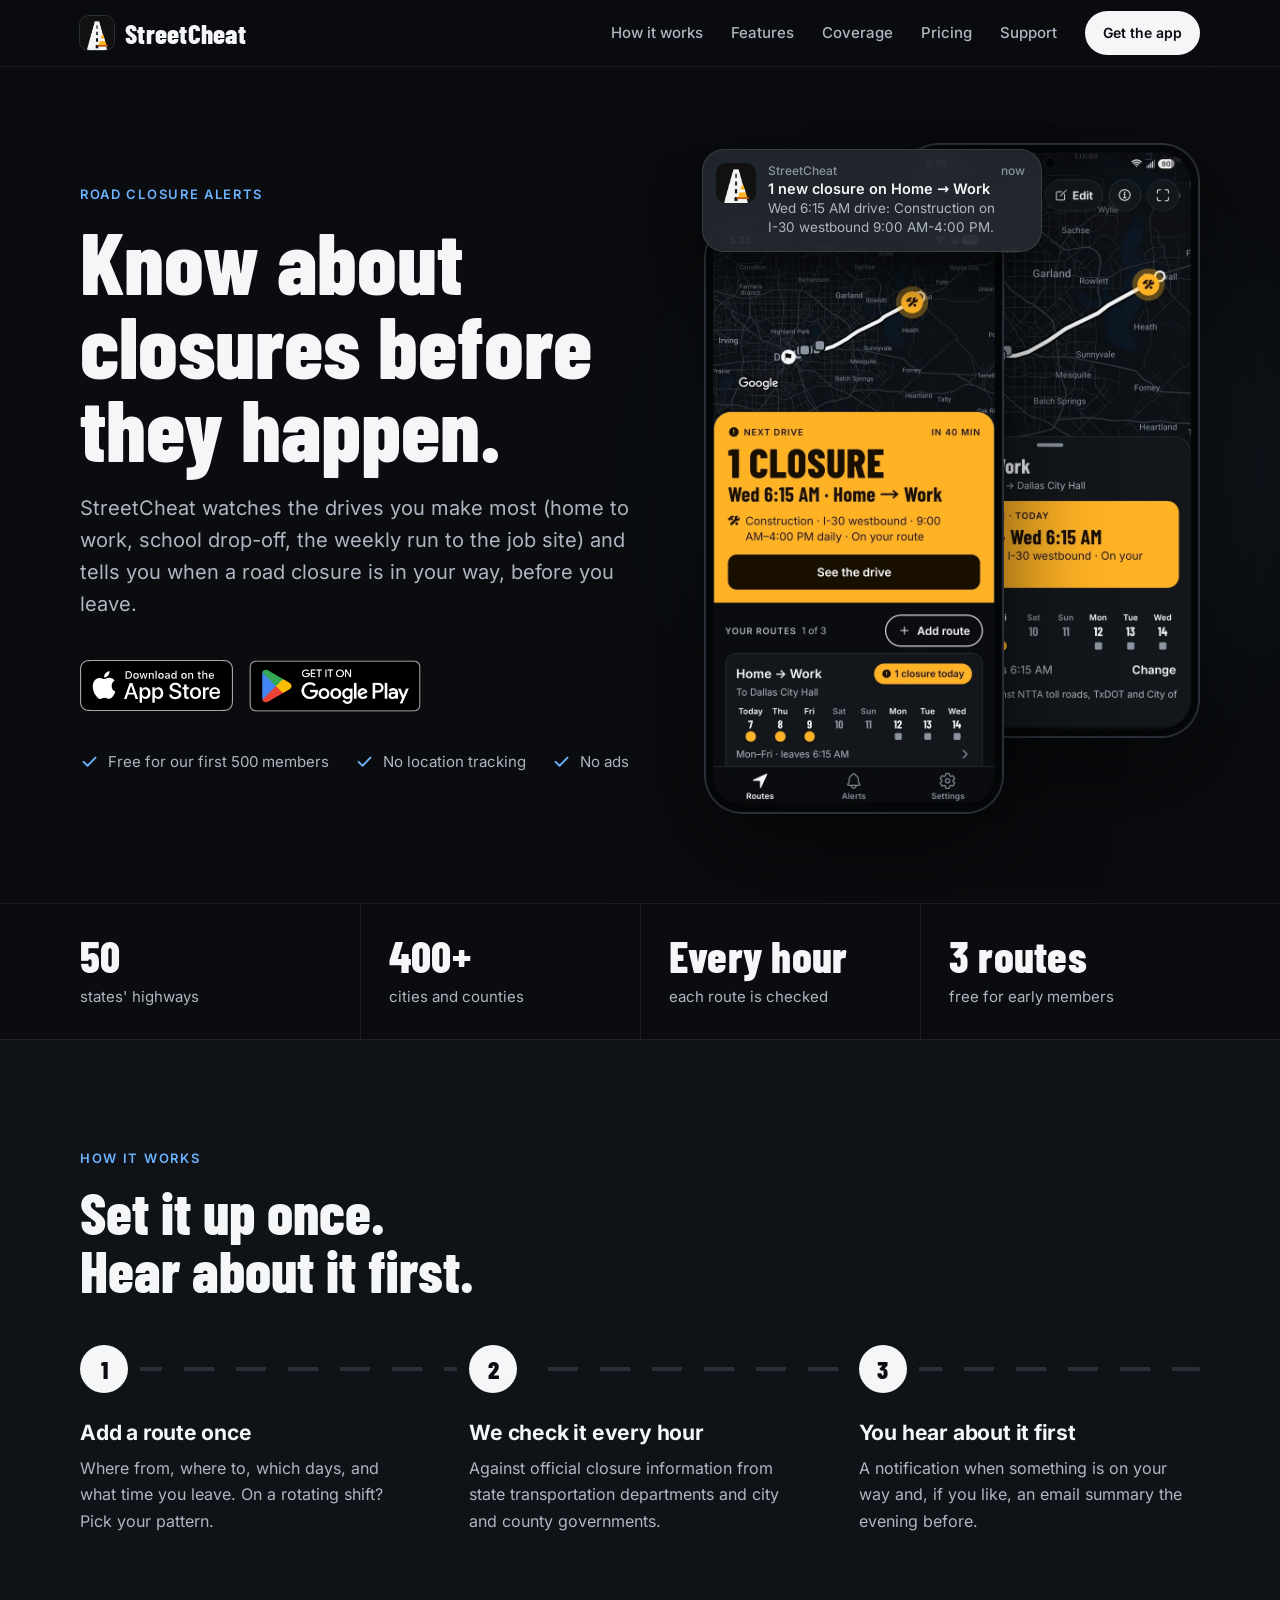
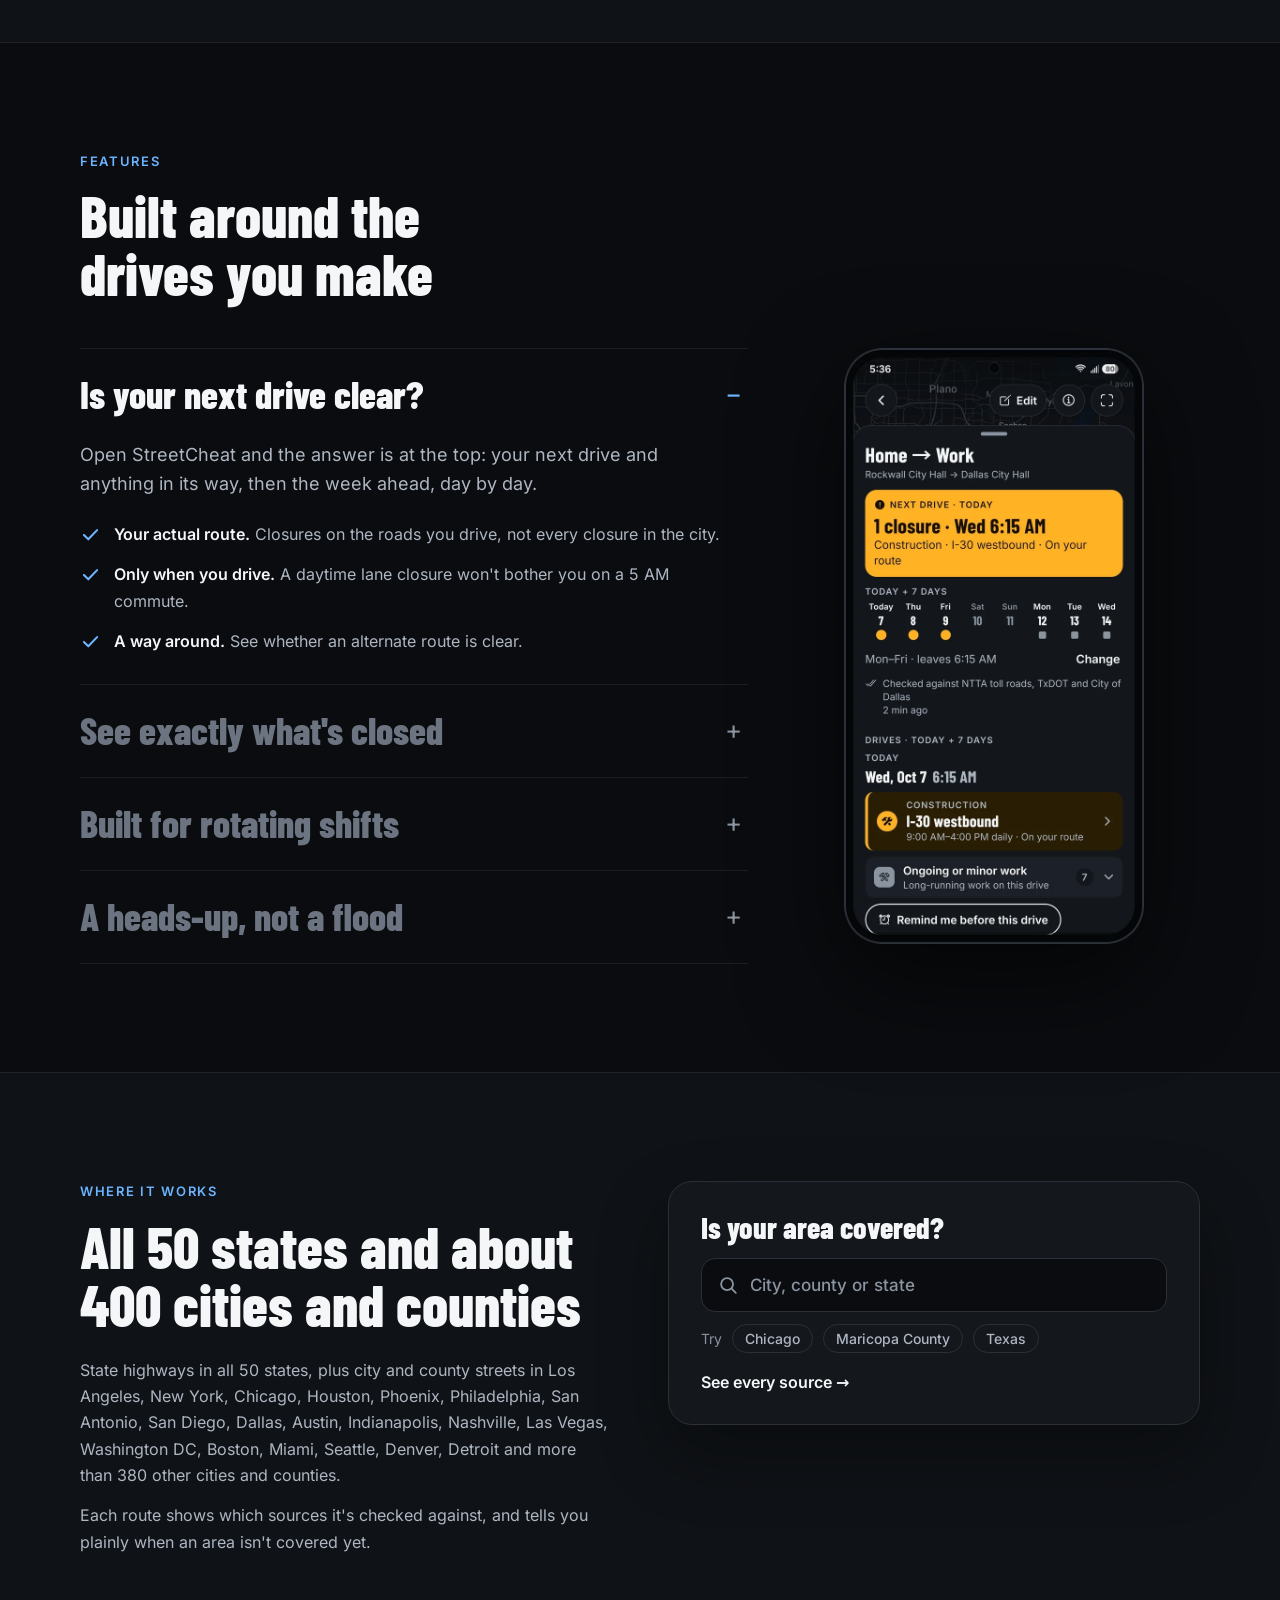
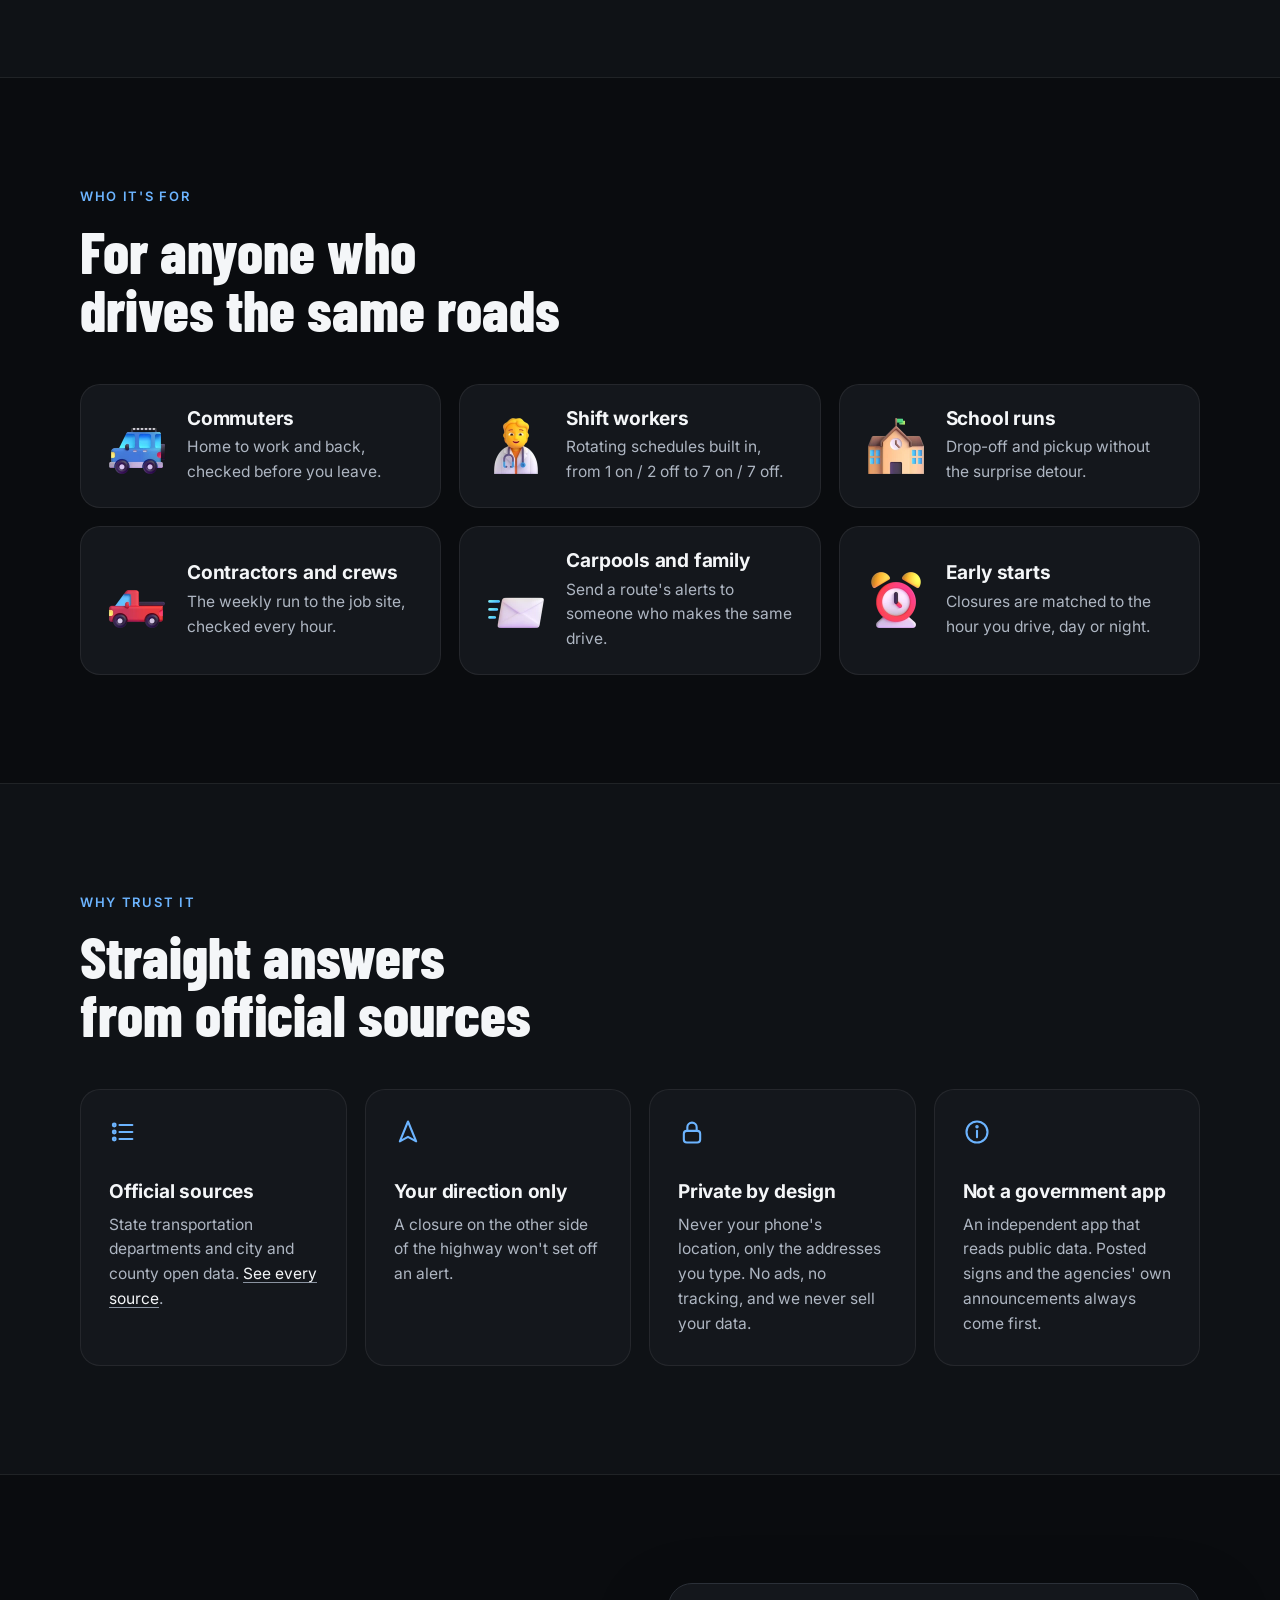
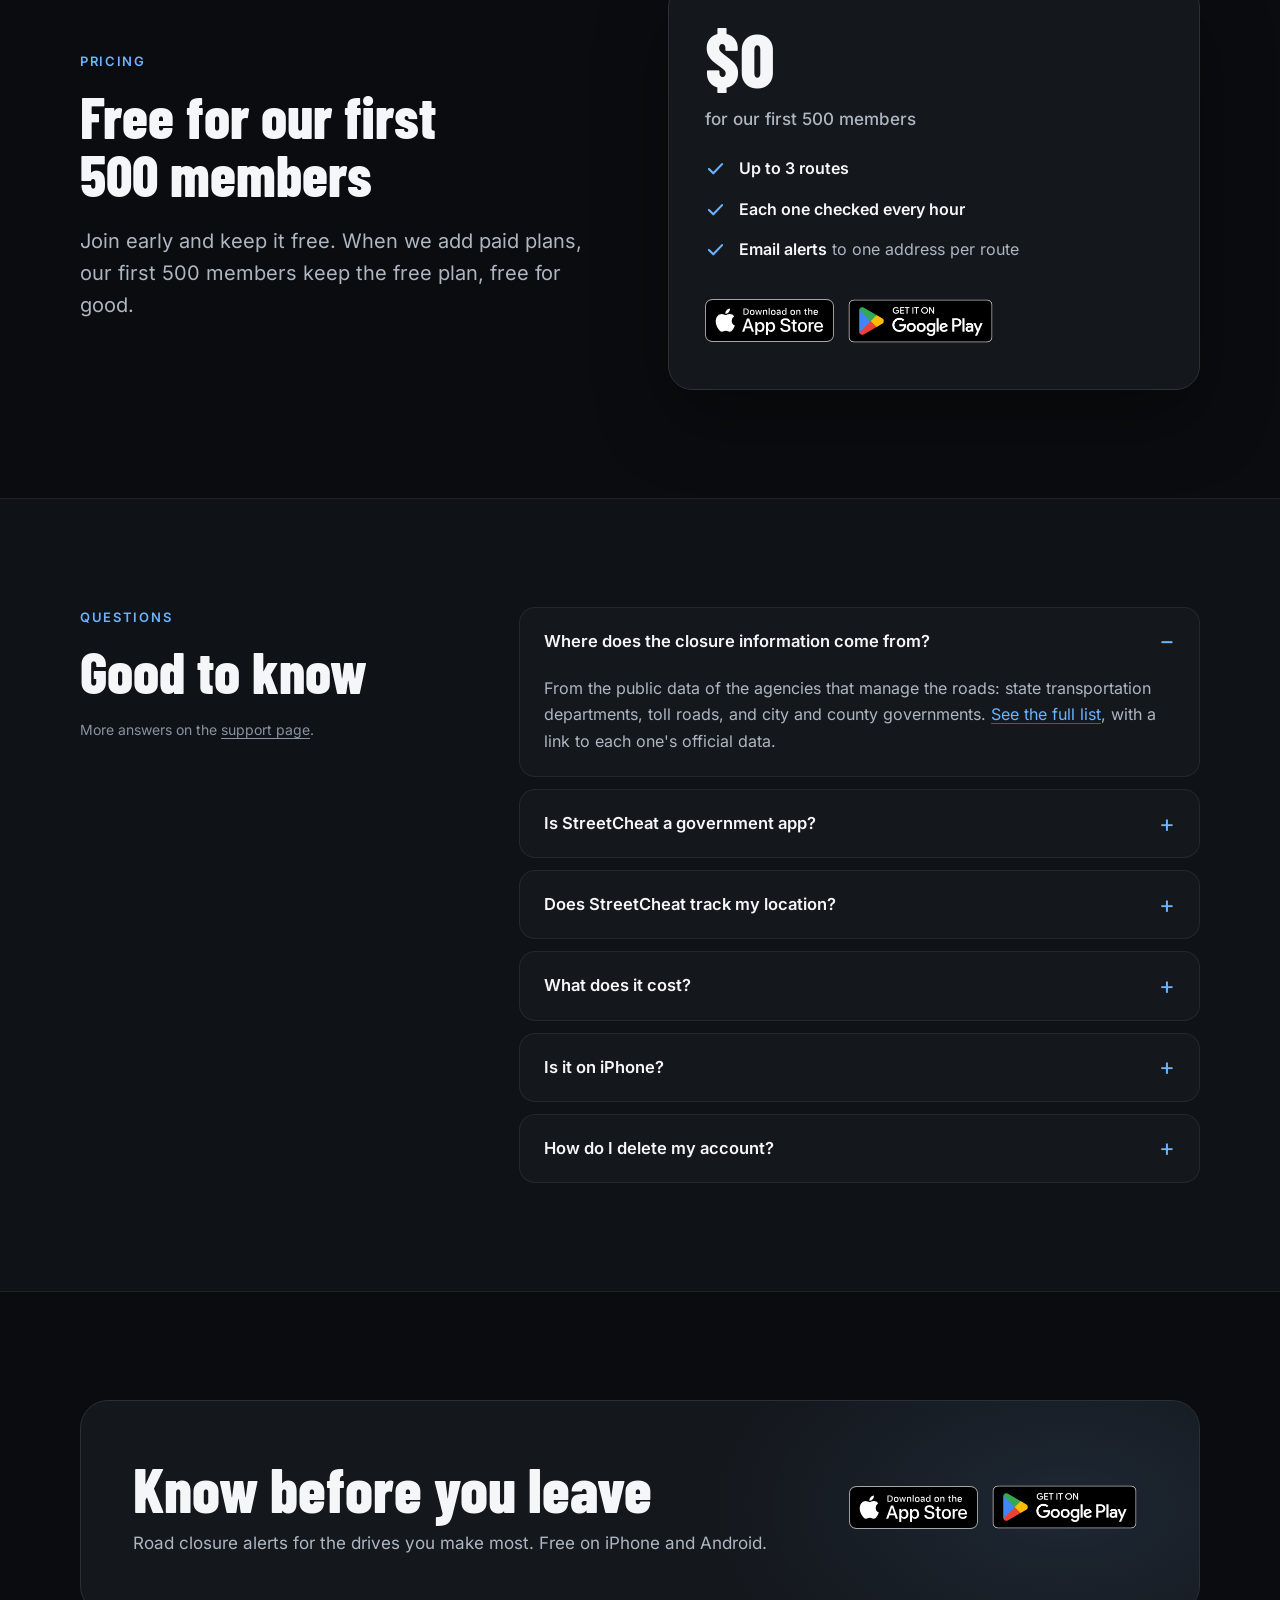
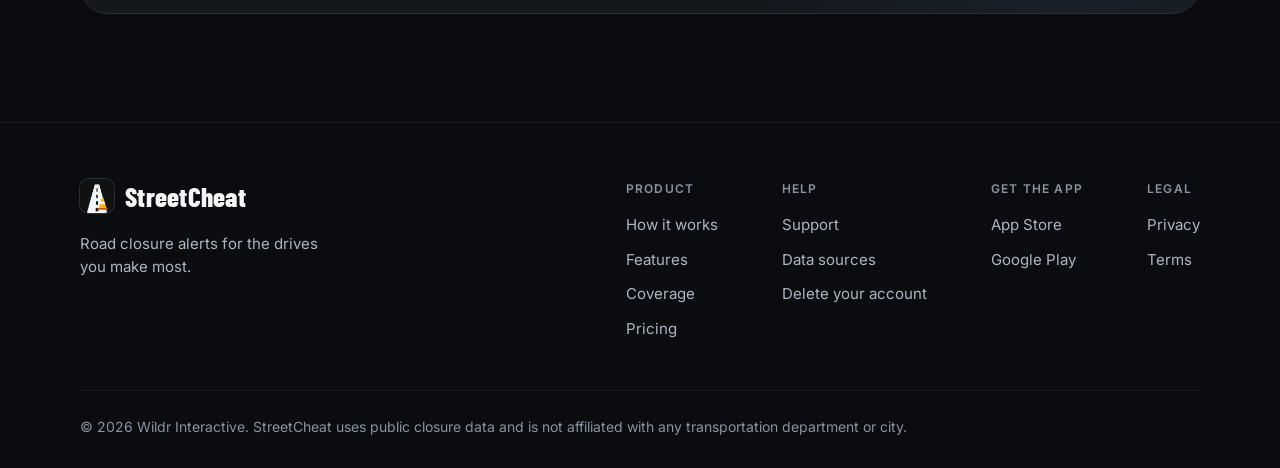
==== commit 2ad9e9b7: "Wildr Interactive is named as the developer everywhere: streetcheat.com's FAQ answers, sources page," ====
--- a/index.html
+++ b/index.html
@@ -41,7 +41,7 @@
     "https://play.google.com/store/apps/details?id=com.streetcheat.app"
   ],
   "offers": { "@type": "Offer", "price": "0", "priceCurrency": "USD" },
-  "publisher": { "@type": "Organization", "name": "Hantis USA, LLC", "url": "https://streetcheat.com/" }
+  "publisher": { "@type": "Organization", "name": "Wildr Interactive", "url": "https://streetcheat.com/" }
 }
 </script>
 </head>
@@ -342,7 +342,7 @@
         </details>
         <details>
           <summary>Is StreetCheat a government app?</summary>
-          <div class="answer"><p>No. StreetCheat is an independent app made by Hantis USA, LLC. It isn't affiliated with, endorsed by or acting for any government agency. Closures can change without notice, so always follow posted signs and the agencies' own announcements.</p></div>
+          <div class="answer"><p>No. StreetCheat is an independent app made by Wildr Interactive. It isn't affiliated with, endorsed by or acting for any government agency. Closures can change without notice, so always follow posted signs and the agencies' own announcements.</p></div>
         </details>
         <details>
           <summary>Does StreetCheat track my location?</summary>
@@ -394,7 +394,7 @@
         <div><p>Legal</p><a href="/privacy/">Privacy</a><a href="/terms/">Terms</a></div>
       </nav>
     </div>
-    <p class="footer-fine">&copy; <span data-year>2026</span> Hantis USA, LLC. StreetCheat uses public closure data and is not affiliated with any transportation department or city.</p>
+    <p class="footer-fine">&copy; <span data-year>2026</span> Wildr Interactive. StreetCheat uses public closure data and is not affiliated with any transportation department or city.</p>
   </div>
 </footer>
 <script src="/site.js" defer></script>
